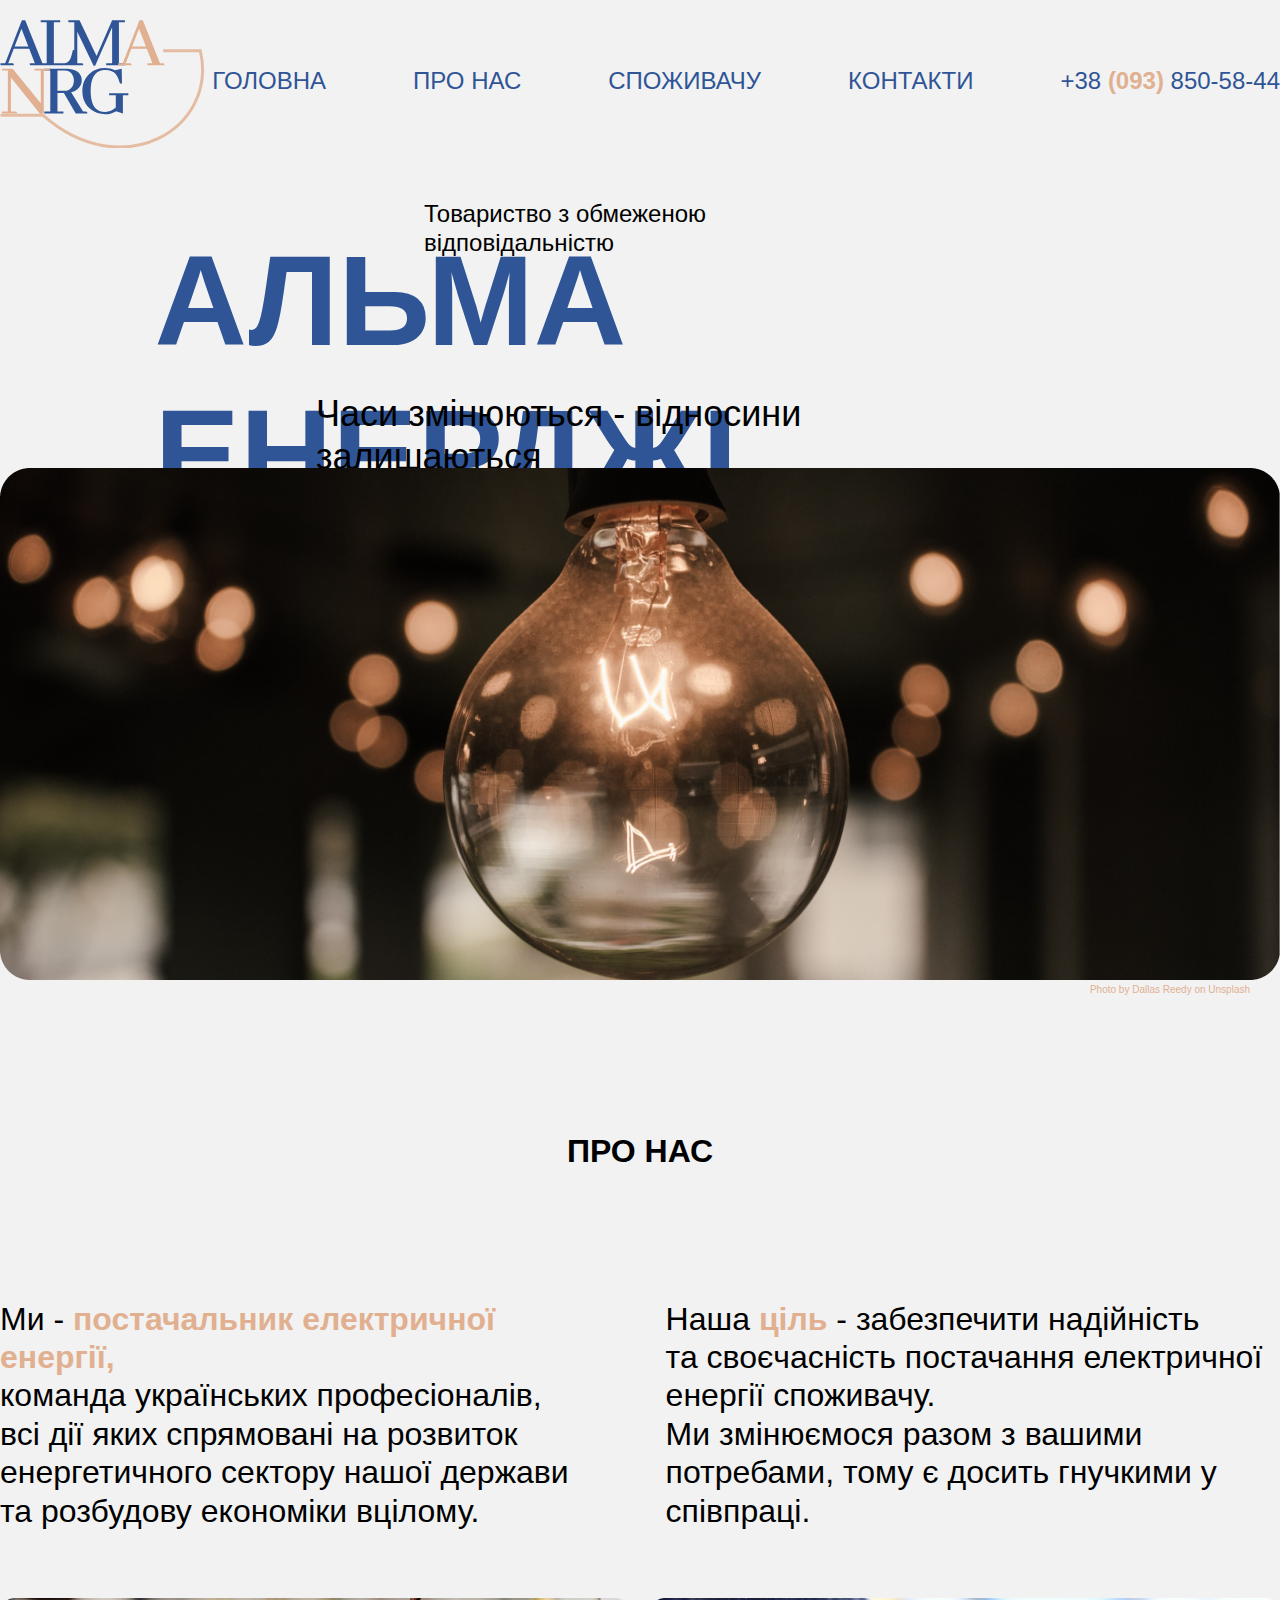
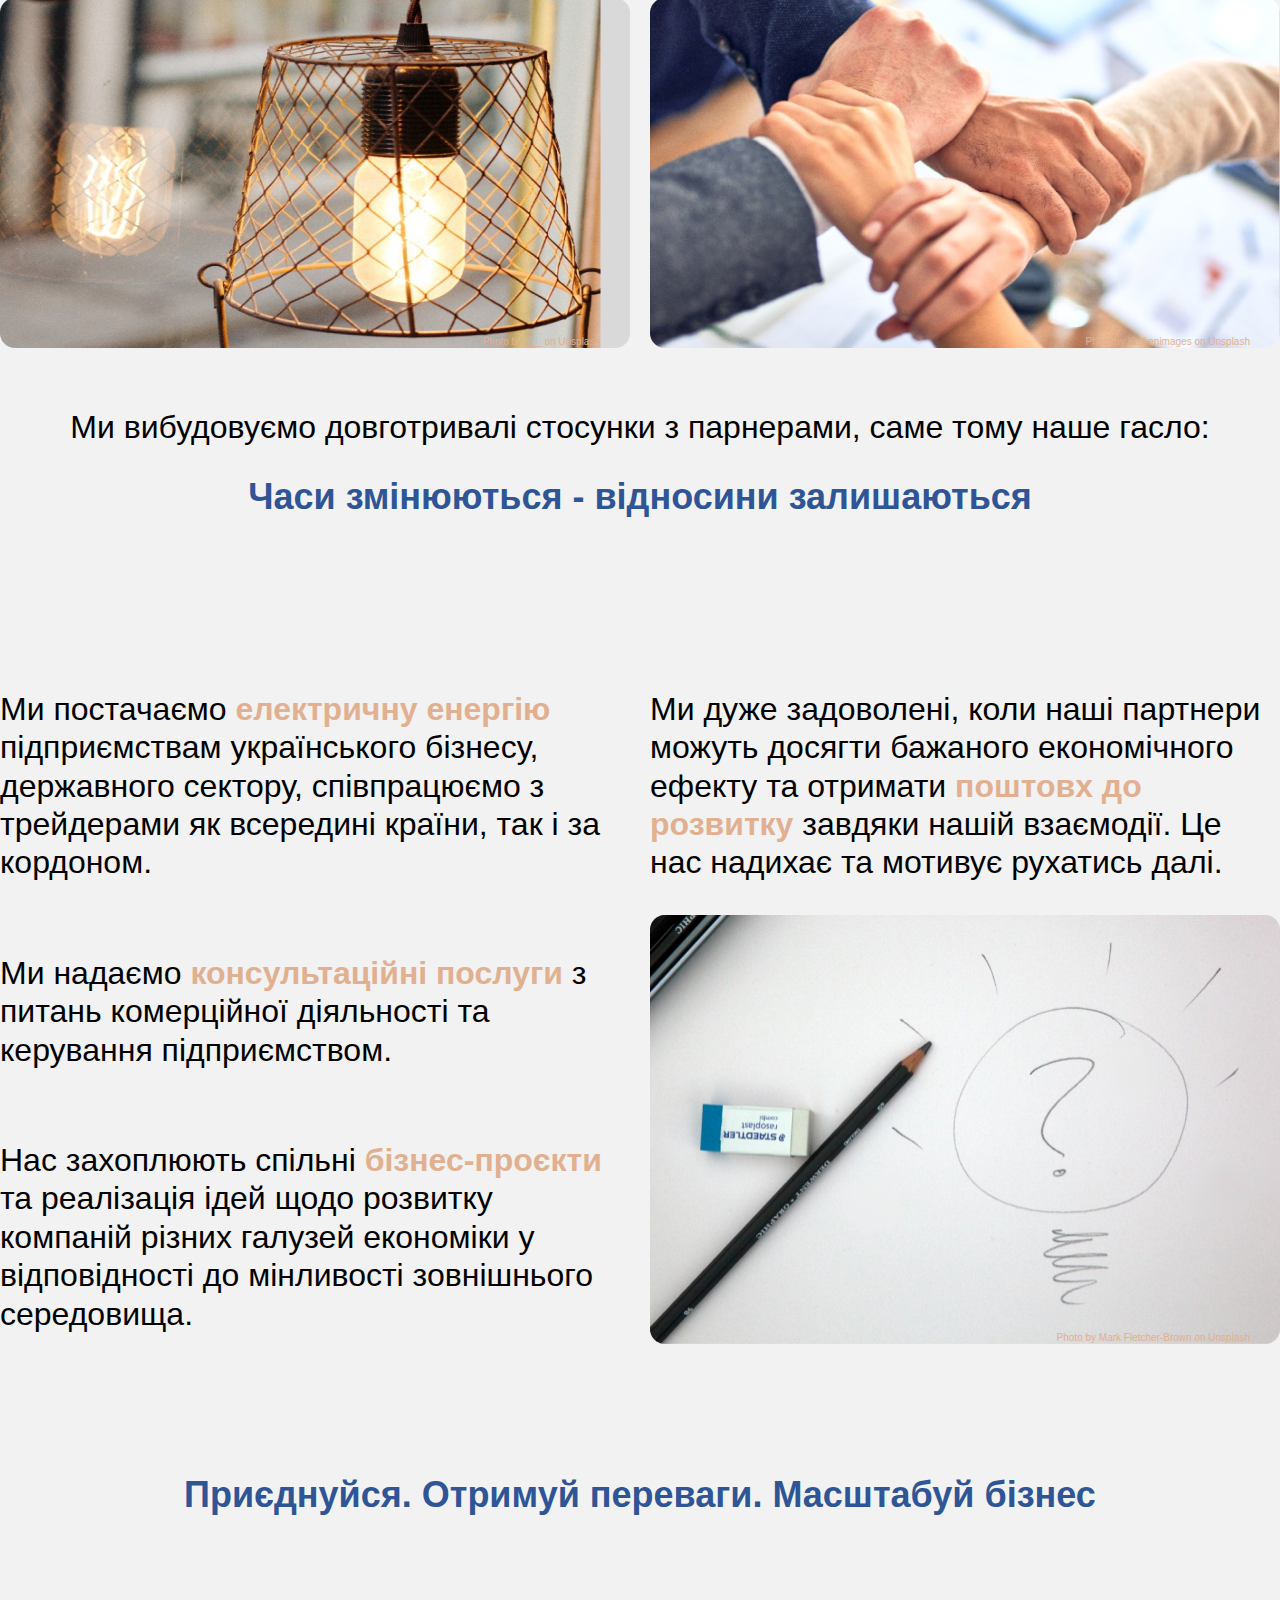
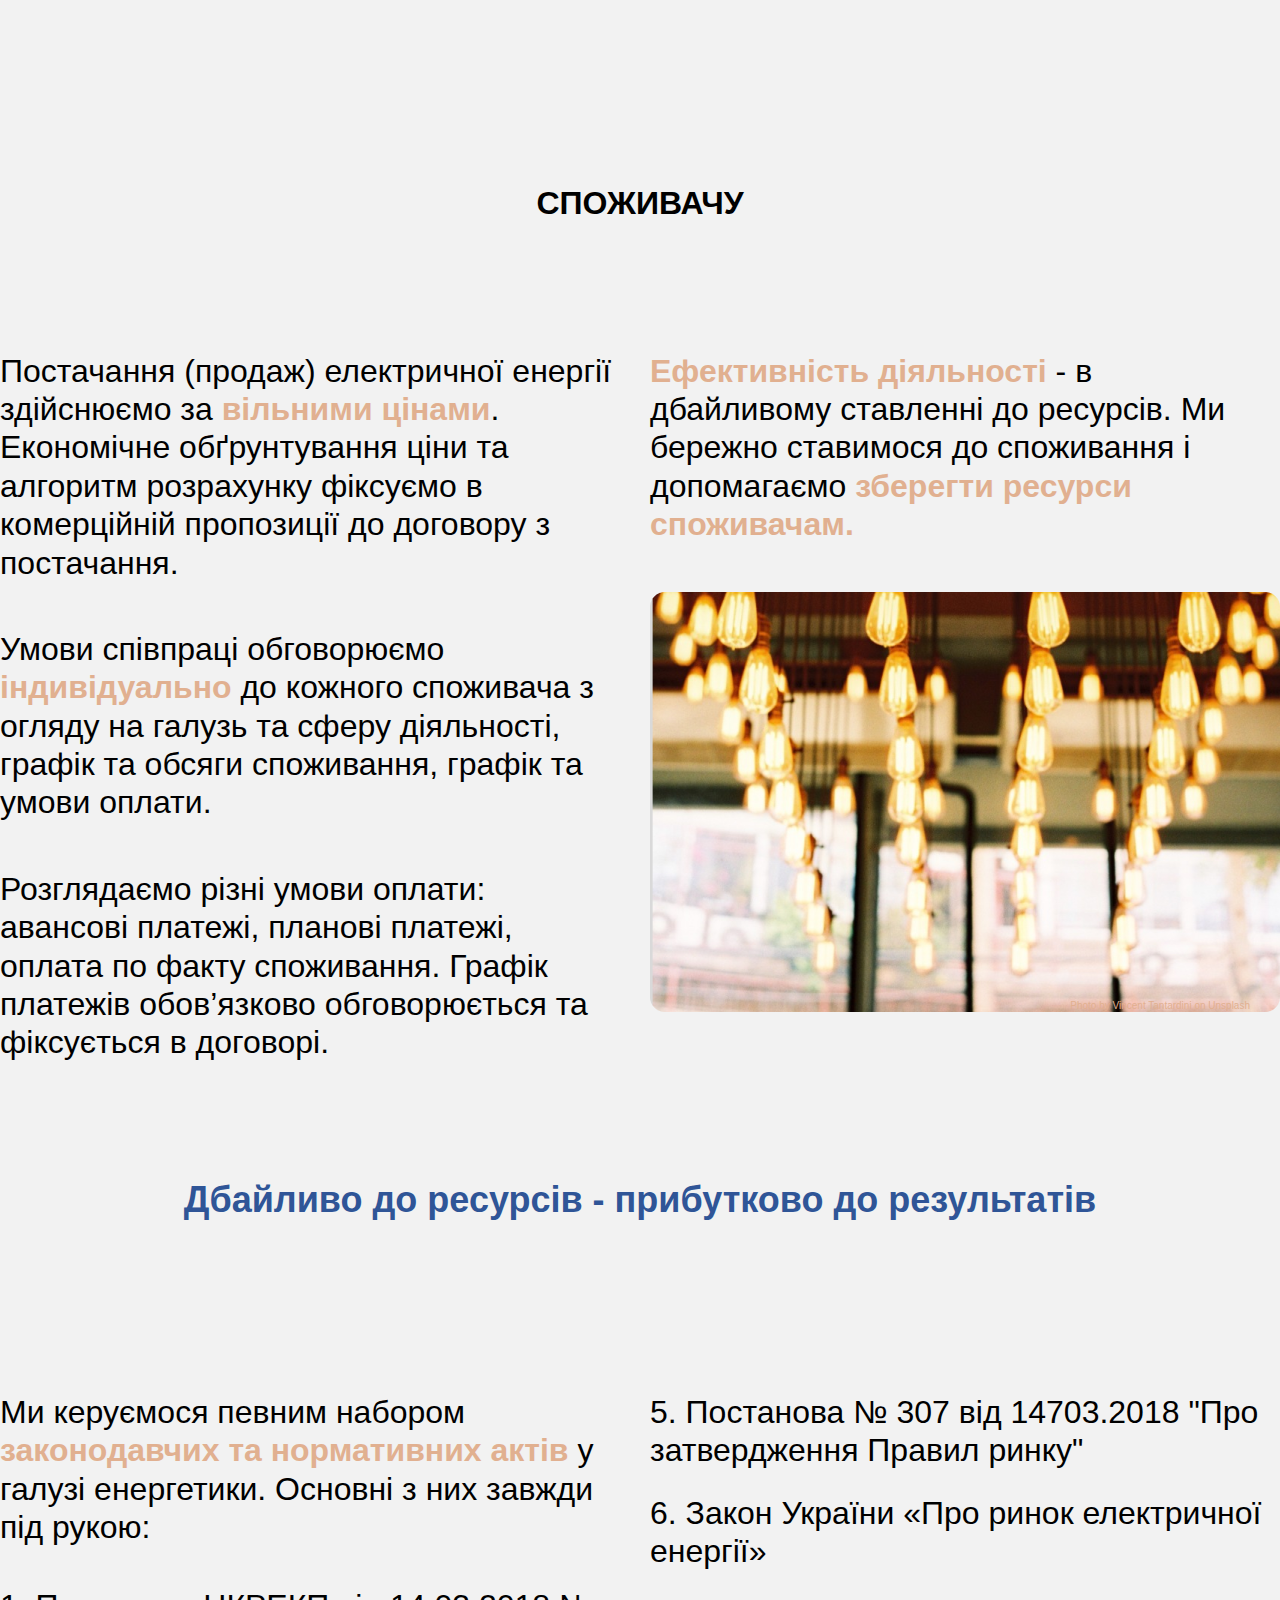
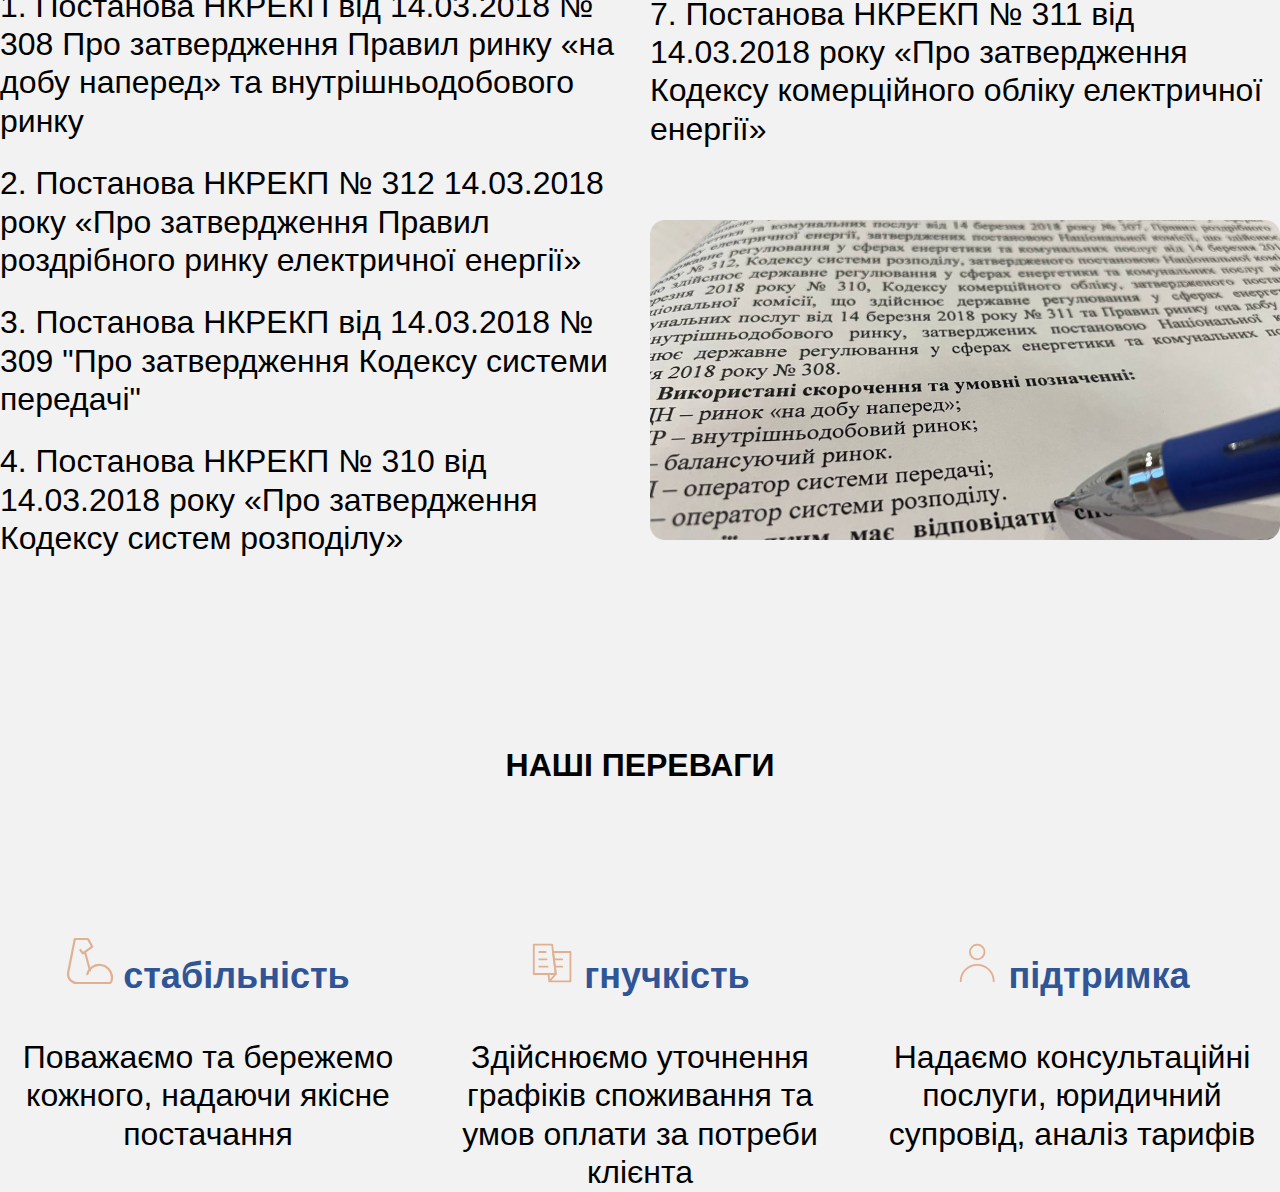
==== index.html @ 0e89d5a7 "Виконує 1-шу версію сайту ТОВ" ====
<!DOCTYPE html>
<html lang="uk">
  <head>
    <meta charset="UTF-8" />
    <meta name="viewport" content="width=device-width, initial-scale=1.0" />
    <meta http-equiv="X-UA-Compatible" content="ie=edge" />
    <title>Alma Energy</title>
    <link rel="stylesheet" href="./css/style.css" />
    <style>
      .colortext {
        color: #e1b090; /* color */
        font-weight: 700; /* bold */
      }
      .colortext-1 {
        font-weight: 700; /* bold */
      }
      .colortext-2 {
        font-weight: 700; /* bold */
        color: #2f5597; /* color */
        font-size: 36px; /* size */
      }
    </style>
  </head>
  <body>
    <!--Header start-->
    <header class="header">
      <div class="wrapper">
        <div class="header__wrapper">
          <nav class="header__nav">
            <!-- logo -->
            <div class="header__logo">
              <a href="./index.html" aria-label="Логотип товариства">
                <img
                  src="./icons/alma logo.svg"
                  alt="Логотип Альма-Енерджі"
                  class="header__logo-pic"
                  width="205"
                  height="139"
                />
              </a>
            </div>

            <!-- menu -->
            <ul class="header__list">
              <li class="header__item">
                <a href="#intro" class="header__link">ГОЛОВНА</a>
              </li>
              <li class="header__item">
                <a href="#about-us" class="header__link">ПРО НАС</a>
              </li>
              <li class="header__item">
                <a href="#customer" class="header__link">СПОЖИВАЧУ</a>
              </li>
              <li class="header__item">
                <a href="#!" class="header__link">КОНТАКТИ</a>
              </li>
              <li class="header__item">
                <a href="tel: +380938505844" class="header__link">
                  +38 <span class="colortext">(093)</span> 850-58-44
                </a>
              </li>
            </ul>
          </nav>
        </div>
      </div>
    </header>
    <!--Header end-->

    <main class="main">
      <!--Intro start-->
      <section class="intro" id="intro">
        <div class="wrapper">
          <p class="intro__subtitle-1">
            Товариство з обмеженою відповідальністю
          </p>
          <h1 class="intro__title">
            <span class="colortext-1">АЛЬМА ЕНЕРДЖІ</span>
          </h1>
          <p class="intro__subtitle-2">
            Часи змінюються - відносини залишаються
          </p>
          <div class="intro__pic">
            <img
              src="./images/dallas-reedy.png"
              alt="Photo by Dallas Reedy on Unsplash"
              height="512"
              width="1280"
            />
            <p class="intro__pic-author">Photo by Dallas Reedy on Unsplash</p>
          </div>
        </div>
      </section>
      <!--Intro end-->

      <!--About us start-->
      <section class="about-us" id="about-us">
        <div class="wrapper">
          <h2 class="title">
            <span class="colortext-1"> про нас </span>
          </h2>

          <!-- about us text -->
          <div class="container">
            <div class="row">
              <div class="column">
                <p>
                  Ми -
                  <span class="colortext">
                    постачальник електричної енергії,
                  </span>
                </p>
                <p>команда українських професіоналів,</p>
                <p>всі дії яких спрямовані на розвиток</p>
                <p>енергетичного сектору нашої держави</p>
                <p>та розбудову економіки вцілому.</p>
              </div>
              <div class="column">
                <p>
                  Наша <span class="colortext"> ціль </span> - забезпечити
                  надійність
                </p>
                <p>та своєчасність постачання електричної енергії споживачу.</p>
                <p>
                  Ми змінюємося разом з вашими потребами, тому є досить гнучкими
                  у співпраці.
                </p>
              </div>
            </div>
          </div>

          <!-- about us pic -->
          <div class="container">
            <div class="row__images">
              <div class="column">
                <img
                  src="./images/2.png"
                  alt="Photo by ___ on Unsplash"
                  width="630"
                  height="350"
                />
                <p class="pic-author">Photo by ___ on Unsplash</p>
              </div>
              <div class="column">
                <img
                  src="./images/kraken.png"
                  alt="Photo-by-Krakenimages-on-Unsplash"
                  width="630"
                  height="350"
                />
                <p class="pic-author">Photo by Krakenimages on Unsplash</p>
              </div>
            </div>
          </div>

          <p class="about-us__titel1">
            Ми вибудовуємо довготривалі стосунки з парнерами, саме тому наше
            гасло:
          </p>
          <p class="slogan">
            <span class="colortext-2">
              Часи змінюються - відносини залишаються
            </span>
          </p>

          <!-- About us text next-->
          <div class="container">
            <div class="row">
              <div class="column">
                <p class="about-us__txt">
                  Ми постачаємо
                  <span class="colortext"> електричну енергію </span>
                  підприємствам українського бізнесу, державного сектору,
                  співпрацюємо з трейдерами як всередині країни, так і за
                  кордоном.
                </p>
                <p class="about-us__txt">
                  Ми надаємо
                  <span class="colortext"> консультаційні послуги </span>
                  з питань комерційної діяльності та керування підприємством.
                </p>
                <p class="about-us__txt">
                  Нас захоплюють спільні
                  <span class="colortext"> бізнес-проєкти </span> та реалізація
                  ідей щодо розвитку компаній різних галузей економіки у
                  відповідності до мінливості зовнішнього середовища.
                </p>
              </div>

              <div class="column">
                <p class="about-us__txt">
                  Ми дуже задоволені, коли наші партнери можуть досягти бажаного
                  економічного ефекту та отримати
                  <span class="colortext">поштовх до розвитку</span> завдяки
                  нашій взаємодії. Це нас надихає та мотивує рухатись далі.
                </p>

                <img
                  src="./images/mark-fletcher-brown.png"
                  alt="Photo by Mark Fletcher-Brown on Unsplash"
                  class="about-us__pic"
                  height="430"
                  width="630"
                />
                <p class="pic-author">
                  Photo by Mark Fletcher-Brown on Unsplash
                </p>
              </div>
            </div>
          </div>
          <p class="slogan">
            <span class="colortext-2">
              Приєднуйся. Отримуй переваги. Масштабуй бізнес
            </span>
          </p>
        </div>
      </section>
      <!--About us end-->

      <!--Customer start-->
      <section class="customer" id="customer">
        <div class="wrapper">
          <h2 class="title">
            <span class="colortext-1"> споживачу </span>
          </h2>

          <!-- customet text -->
          <div class="container">
            <div class="row">
              <div class="column">
                <p class="customer__txt">
                  Постачання (продаж) електричної енергії здійснюємо за
                  <span class="colortext">вільними цінами</span>. Економічне
                  обґрунтування ціни та алгоритм розрахунку фіксуємо в
                  комерційній пропозиції до договору з постачання.
                </p>
                <p class="customer__txt">
                  Умови співпраці обговорюємо
                  <span class="colortext">індивідуально</span>
                  до кожного споживача з огляду на галузь та сферу діяльності,
                  графік та обсяги споживання, графік та умови оплати.
                </p>
                <p class="customer__txt">
                  Розглядаємо різні умови оплати: авансові платежі, планові
                  платежі, оплата по факту споживання. Графік платежів
                  обов’язково обговорюється та фіксується в договорі.
                </p>
              </div>
              <div class="column">
                <p class="customer__txt">
                  <span class="colortext"> Ефективність діяльності </span> - в
                  дбайливому ставленні до ресурсів. Ми бережно ставимося до
                  споживання і допомагаємо
                  <span class="colortext"> зберегти ресурси споживачам.</span>
                </p>
                <img
                  src="./images/vincent-tantardini.png"
                  alt="Photo by Vincent
                Tantardini on Unsplash"
                  height="420"
                  width="630"
                />
                <p class="pic-author">
                  Photo by Vincent Tantardini on Unsplash
                </p>
              </div>
            </div>
            <p class="slogan">
              <span class="colortext-2"
                >Дбайливо до ресурсів - прибутково до результатів</span
              >
            </p>
          </div>

          <!-- customet text next -->
          <div class="container">
            <div class="row">
              <div class="column">
                <p class="customer__law-txt">
                  Ми керуємося певним набором
                  <span class="colortext">
                    законодавчих та нормативних актів
                  </span>
                  у галузі енергетики. Основні з них завжди під рукою:
                </p>
                <ol class="customer__law">
                  <li class="law">
                    1. Постанова НКРЕКП від 14.03.2018 № 308 Про затвердження
                    Правил ринку «на добу наперед» та внутрішньодобового ринку
                  </li>
                  <li class="law">
                    2. Постанова НКРЕКП № 312 14.03.2018 року «Про затвердження
                    Правил роздрібного ринку електричної енергії»
                  </li>
                  <li class="law">
                    3. Постанова НКРЕКП від 14.03.2018 № 309 "Про затвердження
                    Кодексу системи передачі"
                  </li>
                  <li class="law">
                    4. Постанова НКРЕКП № 310 від 14.03.2018 року «Про
                    затвердження Кодексу систем розподілу»
                  </li>
                </ol>
              </div>
              <div class="column">
                <ol class="customer__txt">
                  <li class="law">
                    5. Постанова № 307 від 14703.2018 "Про затвердження Правил
                    ринку"
                  </li>
                  <li class="law">
                    6. Закон України «Про ринок електричної енергії»
                  </li>
                  <li class="law">
                    7. Постанова НКРЕКП № 311 від 14.03.2018 року «Про
                    затвердження Кодексу комерційного обліку електричної
                    енергії»
                  </li>
                </ol>
                <img
                  src="./images/pen.png"
                  alt="Photo by Je_Ane_Nok"
                  height="320"
                  width="630"
                />
              </div>
            </div>
          </div>

          <!-- benefits -->
          <section class="customer__benefits">
            <h2 class="title">
              <span class="colortext-1"> наші переваги </span>
            </h2>

            <div class="benefits__wrap">
              <div class="benefits__card">
                <div class="benefits__card-pic">
                  <img
                    src="./icons/🦆 icon _muscle_.svg"
                    alt="stability"
                    class="benefits__card-muscule"
                  />
                  <p class="benefits__card-title">
                    <span class="colortext-2">стабільність</span>
                  </p>
                </div>
                <p class="benefits__card-descr">
                  Поважаємо та бережемо кожного, надаючи якісне постачання
                </p>
              </div>

              <div class="benefits__card">
                <div class="benefits__card-pic">
                  <img
                    src="./icons/🦆 icon _newspaper folding_.svg"
                    alt="flexibility"
                    class="benefits__card-muscule"
                  />
                  <p class="benefits__card-title">
                    <span class="colortext-2"> гнучкість </span>
                  </p>
                </div>
                <p class="benefits__card-descr">
                  Здійснюємо уточнення графіків споживання та умов оплати за
                  потреби клієнта
                </p>
              </div>

              <div class="benefits__card">
                <div class="benefits__card-pic">
                  <img
                    src="./icons/🦆 icon _user_.svg"
                    alt="support"
                    class="benefits__card-muscule"
                  />
                  <p class="benefits__card-title">
                    <span class="colortext-2"> підтримка </span>
                  </p>
                </div>
                <p class="benefits__card-descr">
                  Надаємо консультаційні послуги, юридичний супровід, аналіз
                  тарифів
                </p>
              </div>
            </div>
          </section>
        </div>
      </section>
    </main>
  </body>
</html>
---- css/style.css ----
html,
body,
div,
span,
applet,
object,
iframe,
h1,
h2,
h3,
h4,
h5,
h6,
p,
blockquote,
pre,
a,
abbr,
acronym,
address,
big,
cite,
code,
del,
dfn,
em,
img,
ins,
kbd,
q,
s,
samp,
small,
strike,
strong,
sub,
sup,
tt,
var,
b,
u,
i,
center,
dl,
dt,
dd,
ol,
ul,
li,
fieldset,
form,
label,
legend,
table,
caption,
tbody,
tfoot,
thead,
tr,
th,
td,
article,
aside,
canvas,
details,
embed,
figure,
figcaption,
footer,
header,
hgroup,
menu,
nav,
output,
ruby,
section,
summary,
time,
mark,
audio,
video {
    margin: 0;
    padding: 0;
    border: 0;
    font-size: 100%;
    font: inherit;
    vertical-align: baseline;
}

article,
aside,
details,
figcaption,
figure,
footer,
header,
hgroup,
menu,
nav,
section {
    display: block;
}

html {
    height: 100%;
}

body {
    line-height: 1;
}

ol,
ul {
    list-style: none;
}

blockquote,
q {
    quotes: none;
}

blockquote:before,
blockquote:after,
q:before,
q:after {
    content: '';
    content: none;
}

table {
    border-collapse: collapse;
    border-spacing: 0;
}

/* arsenal-regular - cyrillic_latin */
@font-face {
    font-display: swap;
    /* Check https://developer.mozilla.org/en-US/docs/Web/CSS/@font-face/font-display for other options. */
    font-family: 'Arsenal', sans-serif;
    font-style: normal;
    font-weight: 400;
    src: url('../fonts/arsenal-v12-cyrillic_latin-regular.woff2') format('woff2');
    /* Chrome 36+, Opera 23+, Firefox 39+, Safari 12+, iOS 10+ */
}

/* arsenal-700 - cyrillic_latin */
@font-face {
    font-display: swap;
    /* Check https://developer.mozilla.org/en-US/docs/Web/CSS/@font-face/font-display for other options. */
    font-family: 'Arsenal', sans-serif;
    font-style: normal;
    font-weight: 700;
    src: url('../fonts/arsenal-v12-cyrillic_latin-700.woff2') format('woff2');
    /* Chrome 36+, Opera 23+, Firefox 39+, Safari 12+, iOS 10+ */
}

html {
    box-sizing: border-box;
}

*,
*::before,
*::after {
    box-sizing: inherit;
}

body {
    font-family: 'Arsenal', sans-serif;
    font-style: normal;
    font-size: 16px;
    line-height: 1.2;
    font-weight: normal;
    color: black;
    background-color: #F2F2F2;
}

.wrapper {
    max-width: 1280px;
    margin: 0px auto;
}

.title {
    font-weight: 700px;
    font-size: 32px;
    text-transform: uppercase;
    text-align: center;
}

.slogan {
    text-align: center;
}


/* Header styles start */

.header {
    background-color: #F2F2F2;
    position: fixed;
    top: 0;
    left: 0;
    width: 100%;
    height: 166px;
}

.header__nav {
    display: flex;
    flex-wrap: wrap;
    flex-direction: row;
    align-items: center;
    justify-content: space-between;
    padding-top: 10px;
}

.header__list {
    display: flex;
    flex-wrap: wrap;
    justify-content: flex-end;
}

.header__item {
    margin-right: 87px;
}

.header__item:last-child {
    margin-right: 0;
}

.header__link {
    font-size: 24px;
    line-height: auto;
    color: #2F5597;
    text-decoration: none;
}

.header__link:hover,
.header__link:focus,
.header__link:active {
    color: #E1B090;
}

/* Header styles end */



/* Intro styles start */

.intro {
    min-height: 990px;
    background-size: cover;
    align-content: center;
}

.intro__subtitle-1 {
    padding-top: 200px;
    color: black;
    font-weight: 400px;
    font-size: 24px;
    width: 432px;
    height: 36px;
    margin: 0px auto;
    margin-bottom: 24px;
}

.intro__title {
    color: #2F5597;
    font-weight: 700px;
    font-size: 128px;
    width: 971px;
    height: 120px;
    text-transform: uppercase;
    margin: 0px auto;
    margin-bottom: 48px;
}

.intro__subtitle-2 {
    color: black;
    font-weight: 400px;
    font-size: 36px;
    width: 648px;
    height: 36px;
    margin: 0px auto;
    margin-bottom: 40px;
}

.intro__pic {
    background: no-repeat center;
    padding-bottom: 40px;
}

.intro__pic-author {
    font-weight: 400px;
    font-size: 10px;
    color: #E1B090;
    text-align: right;
    margin-right: 30px;
}

/* Intro styles end */


/* About us styles start */

.about-us {
    min-height: 100vh;
    background-size: cover;
}

.title {
    padding: 96px 0px 84px 0px;
}

.container {
    max-width: 1280px;
    font-weight: 400px;
    font-size: 32px;
    margin-bottom: 60px;
}

.row {
    display: flex;
    flex-wrap: wrap;
    max-width: 1280px;
    height: auto;
    justify-content: space-between;
    align-items: last-baseline;
    margin-bottom: 68px;
}

.column {
    width: 630px;
    min-height: 1px;
    flex: 0 0 48%;
    justify-content: flex-end;
    padding-left: 0px;
    padding-right: 0px;
}

.row__images {
    display: flex;
    flex-wrap: wrap;

    justify-content: space-between;
}

.pic-author {
    font-weight: 400px;
    font-size: 10px;
    color: #E1B090;
    text-align: right;
    margin-right: 30px;
    margin-top: -20px;
}

.about-us__titel1 {
    color: black;
    text-align: center;
    margin: 0px auto;
    font-weight: 400px;
    font-size: 32px;
    padding-bottom: 28px;
}

.slogan {
    text-align: center;
    margin: 0px auto;
    margin-bottom: 172px;
}

.about-us__txt {
    padding-bottom: 72px;
}

.about-us__pic {
    margin-top: -40px;
}

/* About us styles end */


/* Customer styles start */

.customer__txt {
    padding-bottom: 48px;
}

.customer__law-txt {
    padding-bottom: 40px;
}

.law {
    padding-bottom: 24px;
}

/* Benefits */

.customer__benefits {
    background-size: cover;
}

.title {
    margin-bottom: 45px;
}

.benefits__wrap {
    display: grid;
    grid-template-columns: repeat(3, 1fr);
    grid-column-gap: 16px;
}

.benefits__card {
    /* не робить тіні та зкруглення*/
    height: 260px;
    max-width: 416px;
    box-sizing: border-box;

    border-radius: 15px;
    box-shadow: (0px 4px 4px black);
    font-size: 32px;
    text-align: center;
}

.benefits__card-pic {
    line-height: 122px;
    padding-left: 0px;
}

.benefits__card-title {
    display: inline-block;
    vertical-align: middle;
    line-height: 122px;

}


/* Customer styles end */
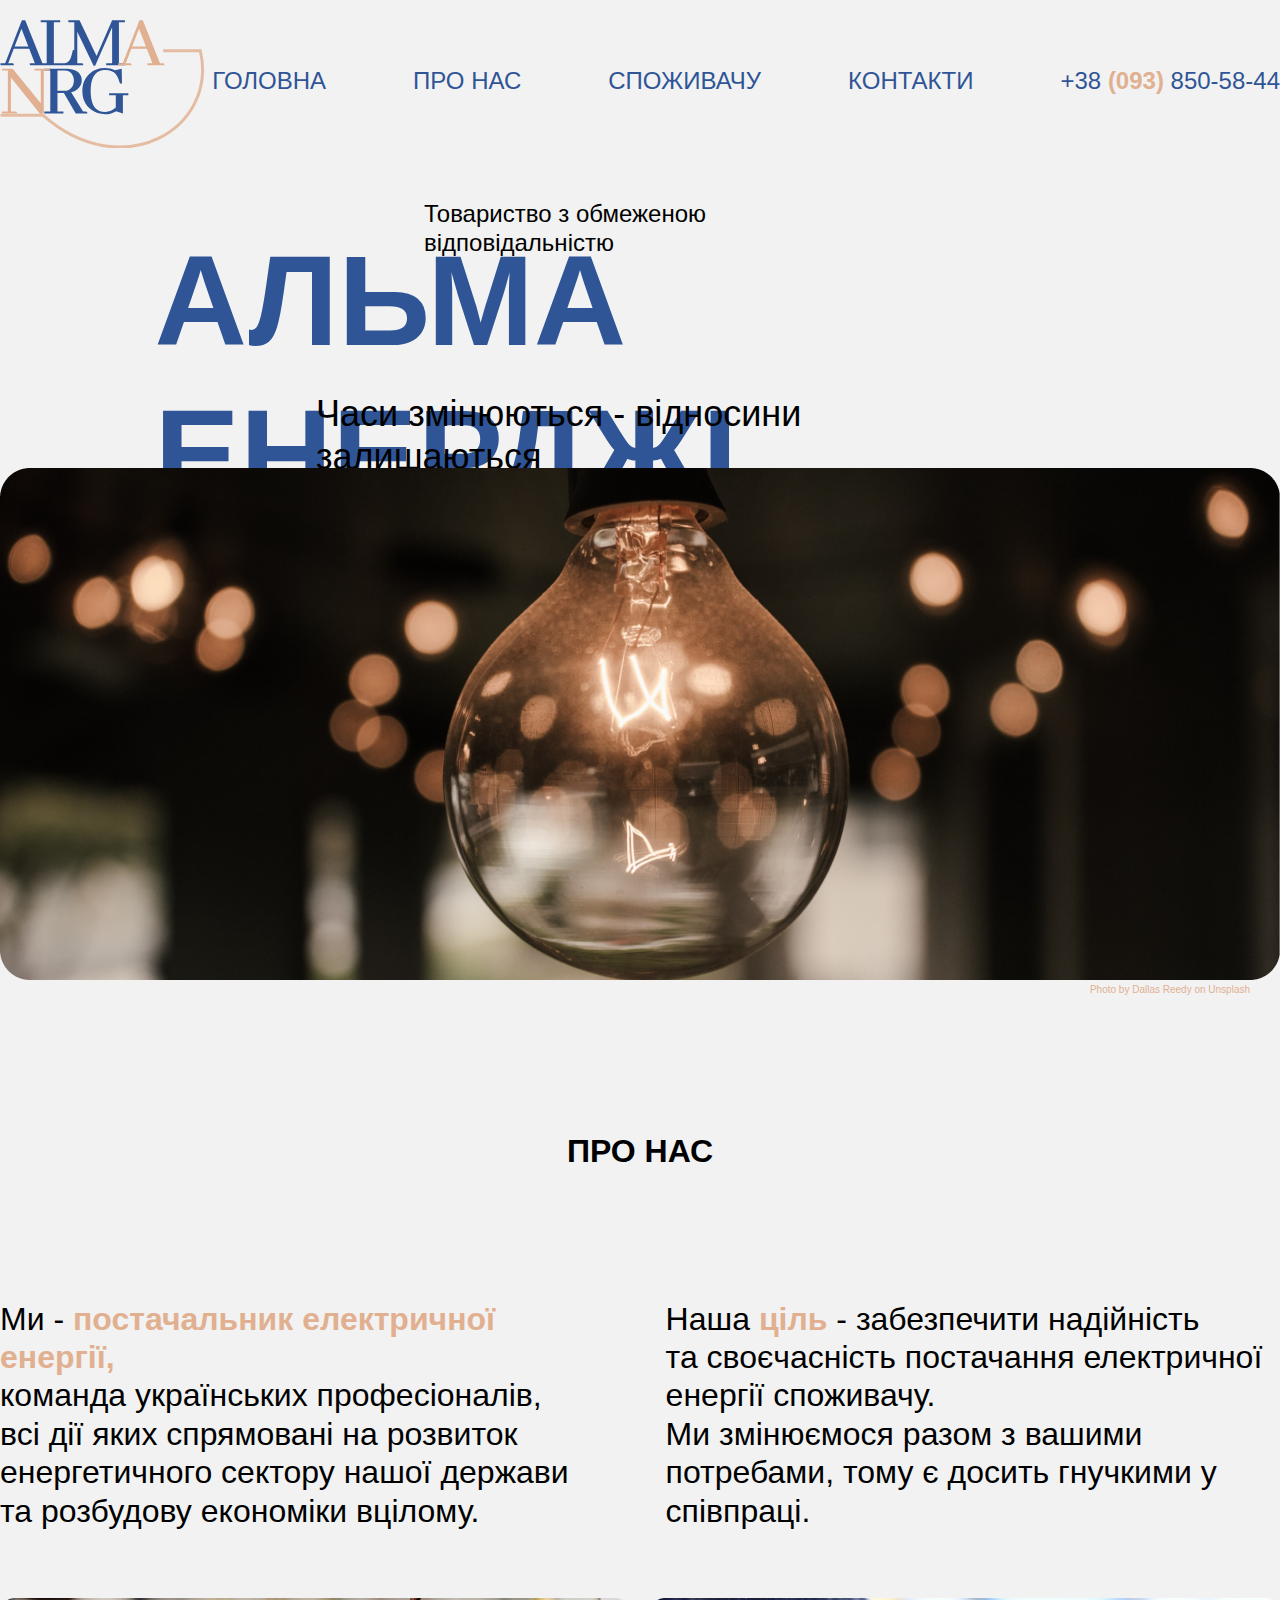
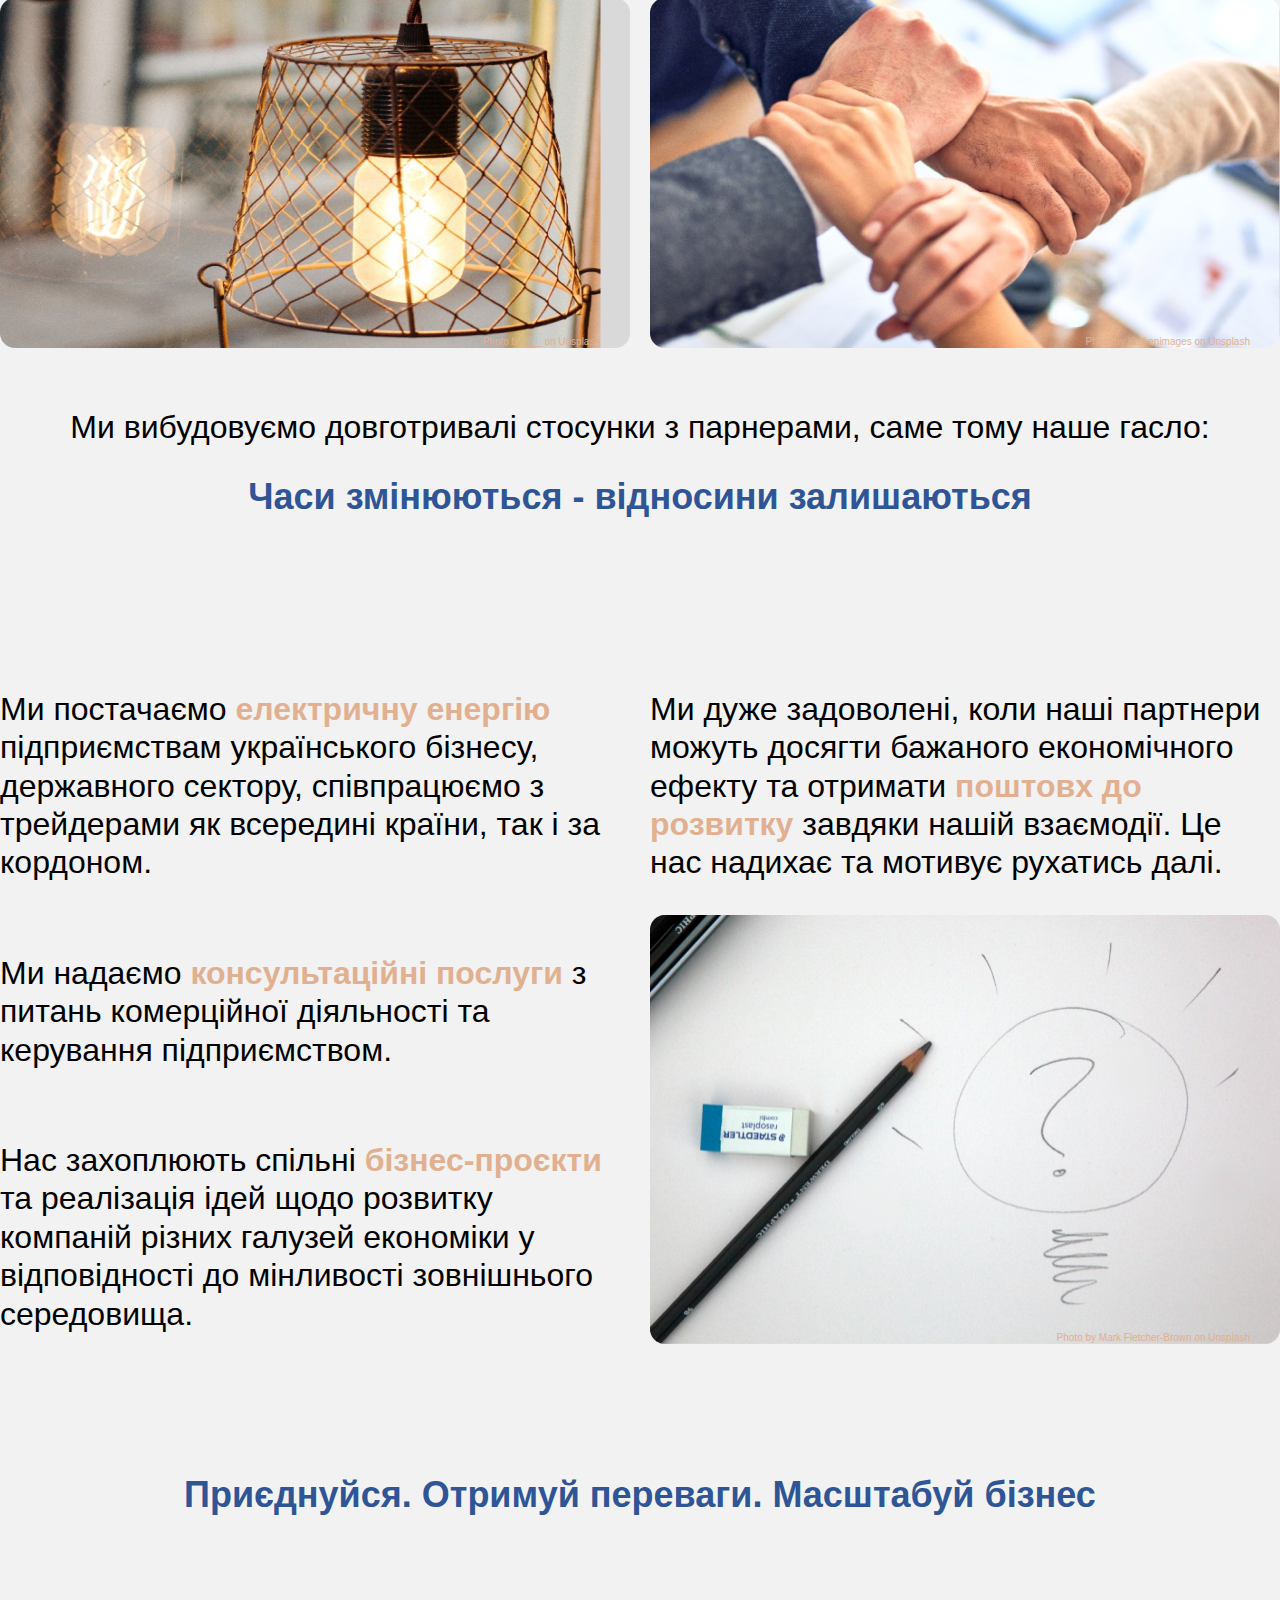
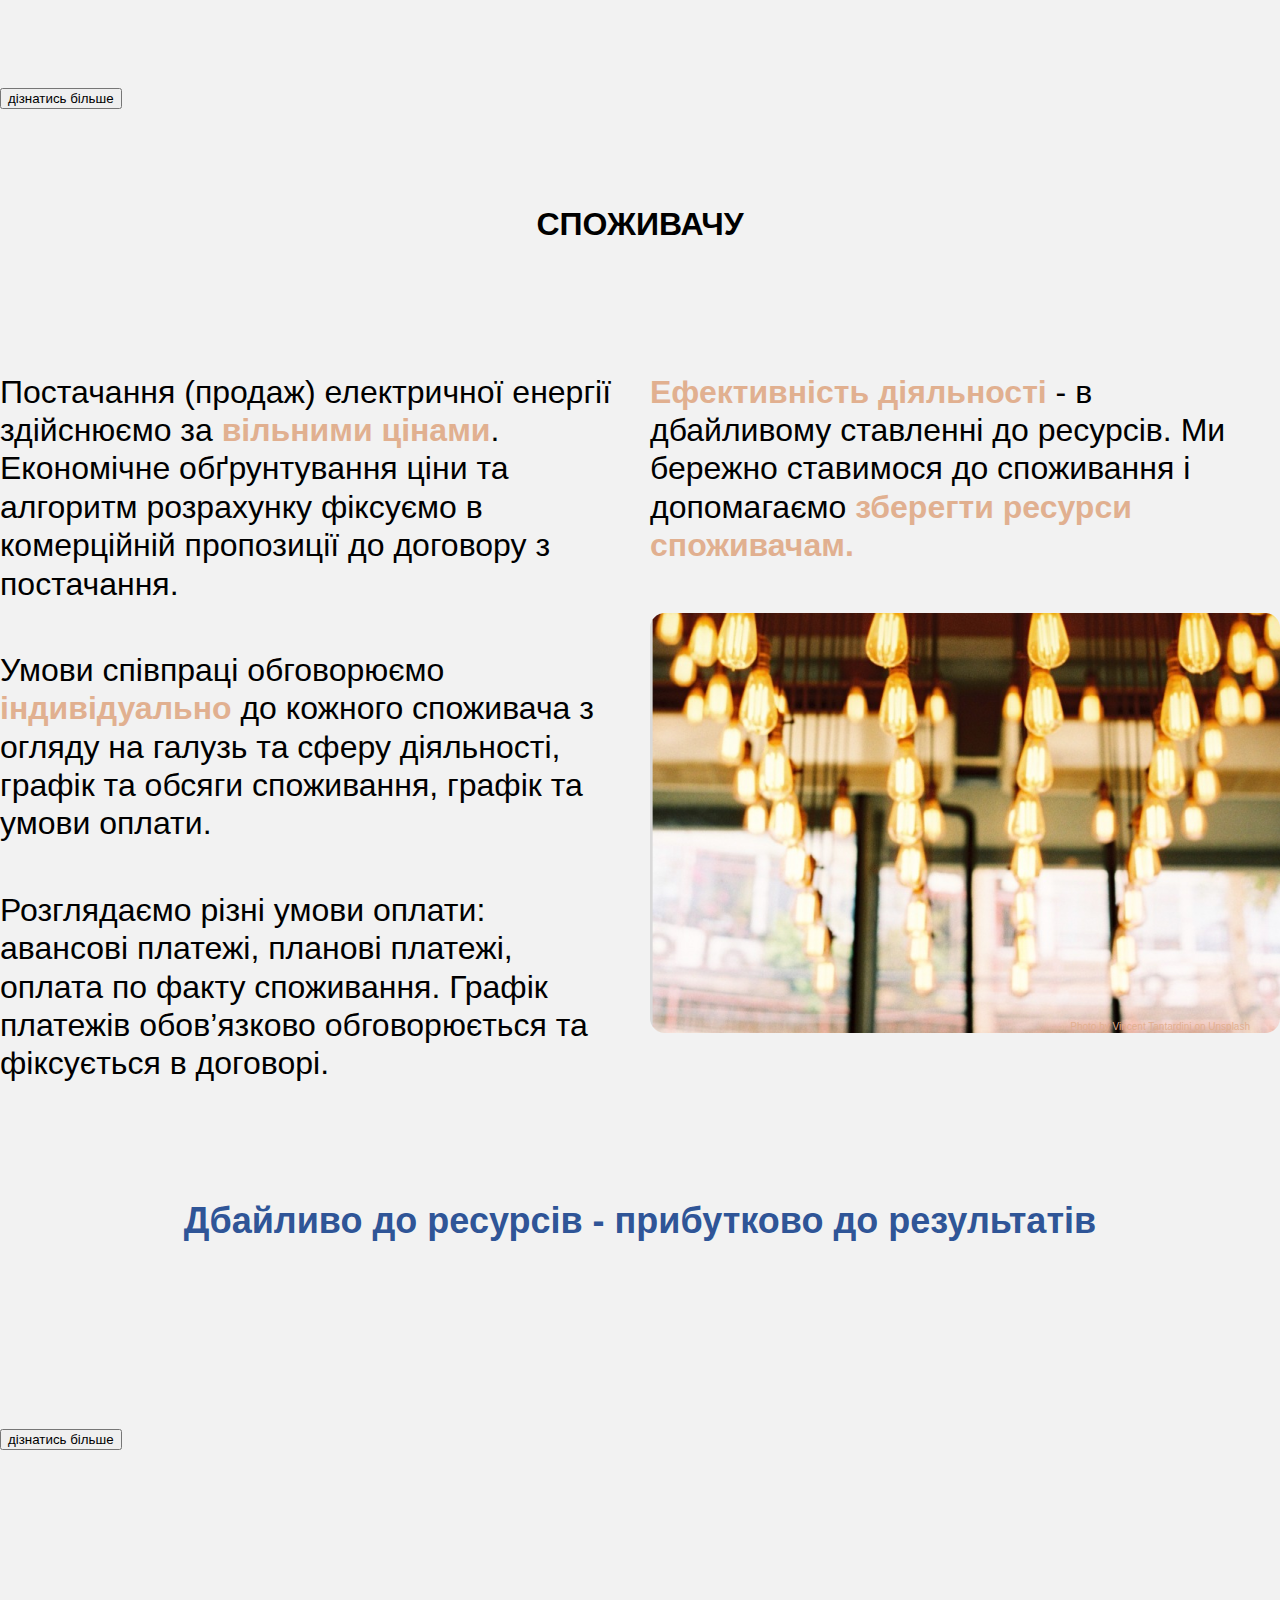
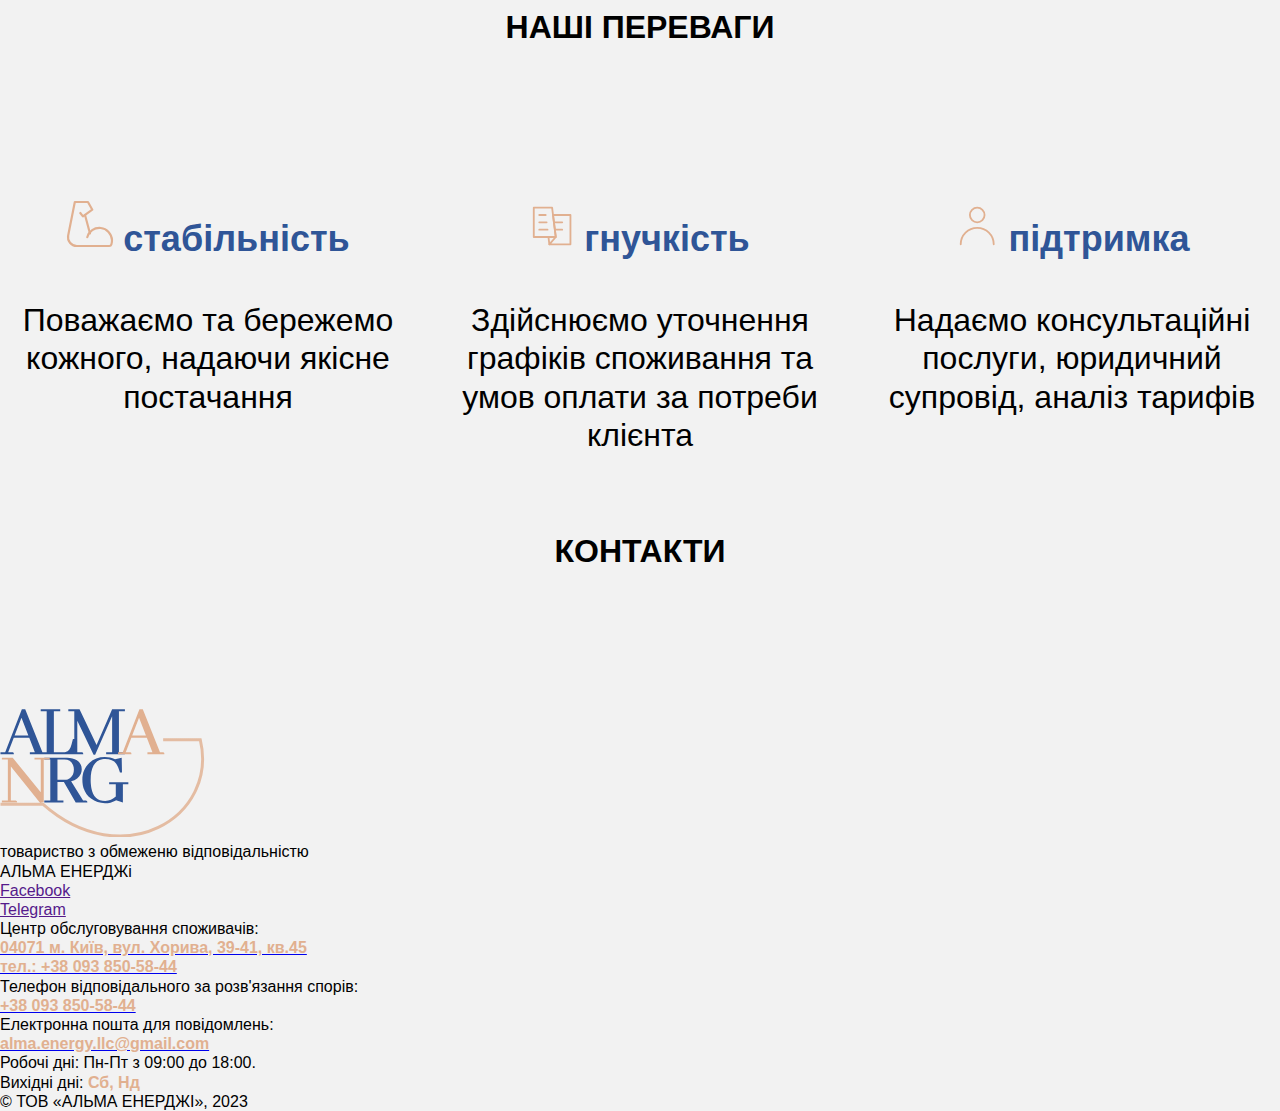
==== commit 8b8afcaa: "Коригує помилки розробки" ====
--- a/index.html
+++ b/index.html
@@ -31,9 +31,9 @@
             <div class="header__logo">
               <a href="./index.html" aria-label="Логотип товариства">
                 <img
-                  src="./icons/alma logo.svg"
+                  class="logo-pic"
+                  src="./icons/alma-logo.svg"
                   alt="Логотип Альма-Енерджі"
-                  class="header__logo-pic"
                   width="205"
                   height="139"
                 />
@@ -43,19 +43,19 @@
             <!-- menu -->
             <ul class="header__list">
               <li class="header__item">
-                <a href="#intro" class="header__link">ГОЛОВНА</a>
+                <a href="./index.html" class="header__link">ГОЛОВНА</a>
               </li>
               <li class="header__item">
-                <a href="#about-us" class="header__link">ПРО НАС</a>
+                <a href="./about_us.html" class="header__link">ПРО НАС</a>
               </li>
               <li class="header__item">
-                <a href="#customer" class="header__link">СПОЖИВАЧУ</a>
+                <a href="./customer.html" class="header__link">СПОЖИВАЧУ</a>
               </li>
               <li class="header__item">
-                <a href="#!" class="header__link">КОНТАКТИ</a>
+                <a href="./footer.html" class="header__link">КОНТАКТИ</a>
               </li>
               <li class="header__item">
-                <a href="tel: +380938505844" class="header__link">
+                <a href="tel:+380938505844" class="header__link">
                   +38 <span class="colortext">(093)</span> 850-58-44
                 </a>
               </li>
@@ -68,7 +68,7 @@
 
     <main class="main">
       <!--Intro start-->
-      <section class="intro" id="intro">
+      <section class="intro">
         <div class="wrapper">
           <p class="intro__subtitle-1">
             Товариство з обмеженою відповідальністю
@@ -93,7 +93,7 @@
       <!--Intro end-->
 
       <!--About us start-->
-      <section class="about-us" id="about-us">
+      <section class="about-us">
         <div class="wrapper">
           <h2 class="title">
             <span class="colortext-1"> про нас </span>
@@ -212,12 +212,13 @@
               Приєднуйся. Отримуй переваги. Масштабуй бізнес
             </span>
           </p>
+          <button type="button" class="button">дізнатись більше</button>
         </div>
       </section>
       <!--About us end-->
 
       <!--Customer start-->
-      <section class="customer" id="customer">
+      <section class="customer">
         <div class="wrapper">
           <h2 class="title">
             <span class="colortext-1"> споживачу </span>
@@ -269,61 +270,7 @@
                 >Дбайливо до ресурсів - прибутково до результатів</span
               >
             </p>
-          </div>
-
-          <!-- customet text next -->
-          <div class="container">
-            <div class="row">
-              <div class="column">
-                <p class="customer__law-txt">
-                  Ми керуємося певним набором
-                  <span class="colortext">
-                    законодавчих та нормативних актів
-                  </span>
-                  у галузі енергетики. Основні з них завжди під рукою:
-                </p>
-                <ol class="customer__law">
-                  <li class="law">
-                    1. Постанова НКРЕКП від 14.03.2018 № 308 Про затвердження
-                    Правил ринку «на добу наперед» та внутрішньодобового ринку
-                  </li>
-                  <li class="law">
-                    2. Постанова НКРЕКП № 312 14.03.2018 року «Про затвердження
-                    Правил роздрібного ринку електричної енергії»
-                  </li>
-                  <li class="law">
-                    3. Постанова НКРЕКП від 14.03.2018 № 309 "Про затвердження
-                    Кодексу системи передачі"
-                  </li>
-                  <li class="law">
-                    4. Постанова НКРЕКП № 310 від 14.03.2018 року «Про
-                    затвердження Кодексу систем розподілу»
-                  </li>
-                </ol>
-              </div>
-              <div class="column">
-                <ol class="customer__txt">
-                  <li class="law">
-                    5. Постанова № 307 від 14703.2018 "Про затвердження Правил
-                    ринку"
-                  </li>
-                  <li class="law">
-                    6. Закон України «Про ринок електричної енергії»
-                  </li>
-                  <li class="law">
-                    7. Постанова НКРЕКП № 311 від 14.03.2018 року «Про
-                    затвердження Кодексу комерційного обліку електричної
-                    енергії»
-                  </li>
-                </ol>
-                <img
-                  src="./images/pen.png"
-                  alt="Photo by Je_Ane_Nok"
-                  height="320"
-                  width="630"
-                />
-              </div>
-            </div>
+            <button type="button" class="button">дізнатись більше</button>
           </div>
 
           <!-- benefits -->
@@ -336,7 +283,7 @@
               <div class="benefits__card">
                 <div class="benefits__card-pic">
                   <img
-                    src="./icons/🦆 icon _muscle_.svg"
+                    src="./icons/icon_muscle.svg"
                     alt="stability"
                     class="benefits__card-muscule"
                   />
@@ -352,7 +299,7 @@
               <div class="benefits__card">
                 <div class="benefits__card-pic">
                   <img
-                    src="./icons/🦆 icon _newspaper folding_.svg"
+                    src="./icons/icon_newspaper-folding.svg"
                     alt="flexibility"
                     class="benefits__card-muscule"
                   />
@@ -369,7 +316,7 @@
               <div class="benefits__card">
                 <div class="benefits__card-pic">
                   <img
-                    src="./icons/🦆 icon _user_.svg"
+                    src="./icons/icon_user.svg"
                     alt="support"
                     class="benefits__card-muscule"
                   />
@@ -386,6 +333,103 @@
           </section>
         </div>
       </section>
+      <!-- Customer end -->
     </main>
+
+    <!-- Footer start -->
+    <footer class="footer">
+      <h2 class="title">
+        <span class="colortext-1"> контакти </span>
+      </h2>
+      <!-- logo -->
+      <div class="logo_group">
+        <a href="./index.html" aria-label="Логотип товариства">
+          <img
+            class="logo-pic"
+            src="./icons/alma-logo.svg"
+            alt="Логотип Альма-Енерджі"
+            width="205"
+            height="139"
+          />
+        </a>
+        <p class="logo_txt">
+          товариство з обмеженю відповідальністю <br />
+          АЛЬМА ЕНЕРДЖі
+        </p>
+      </div>
+      <!-- logo end -->
+
+      <!-- social start -->
+      <ul class="social">
+        <li class="social-item">
+          <a
+            class="social-link"
+            href=""
+            target="_blank"
+            rel="noopener noreferrer nofollow"
+            >Facebook</a
+          >
+        </li>
+        <li class="social-item">
+          <a
+            class="social-link"
+            href=""
+            target="_blank"
+            rel="noopener noreferrer nofollow"
+            >Telegram</a
+          >
+        </li>
+      </ul>
+      <!-- social end -->
+
+      <!-- extra info to contact -->
+      <address>
+        <ul class="footer_contacts">
+          <li>
+            <p class="contacts_txt">Центр обслуговування споживачів:</p>
+            <a
+              class="map"
+              href="https://goo.gl/maps/jFBmWuqrLRvSk8gB9"
+              target="_blank"
+              rel="noopener noreferrer nofollow"
+              ><p>
+                <span class="colortext"
+                  >04071 м. Київ, вул. Хорива, 39-41, кв.45</span
+                >
+              </p>
+            </a>
+
+            <a href="tel:+380938505844">
+              <p><span class="colortext">тел.: +38 093 850-58-44</span></p>
+            </a>
+          </li>
+
+          <li>
+            <p class="contacts_txt">
+              Телефон відповідального за розв'язання спорів:
+            </p>
+            <a href="tel:+380938505844">
+              <span class="colortext">+38 093 850-58-44</span>
+            </a>
+          </li>
+          <li>
+            <p class="contacts_txt">Електронна пошта для повідомлень:</p>
+            <a href="mailto:alma.energy.llc@gmail.com">
+              <span class="colortext">alma.energy.llc@gmail.com</span>
+            </a>
+          </li>
+          <li>
+            <p class="contacts_txt">
+              Робочі дні: Пн-Пт з 09:00 до 18:00. <br />
+              Вихідні дні: <span class="colortext">Сб, Нд</span>
+            </p>
+          </li>
+        </ul>
+      </address>
+      <!-- extra info to contact end-->
+
+      <p>&#169; ТОВ «АЛЬМА ЕНЕРДЖІ», 2023</p>
+    </footer>
+    <!-- Footer end -->
   </body>
 </html>
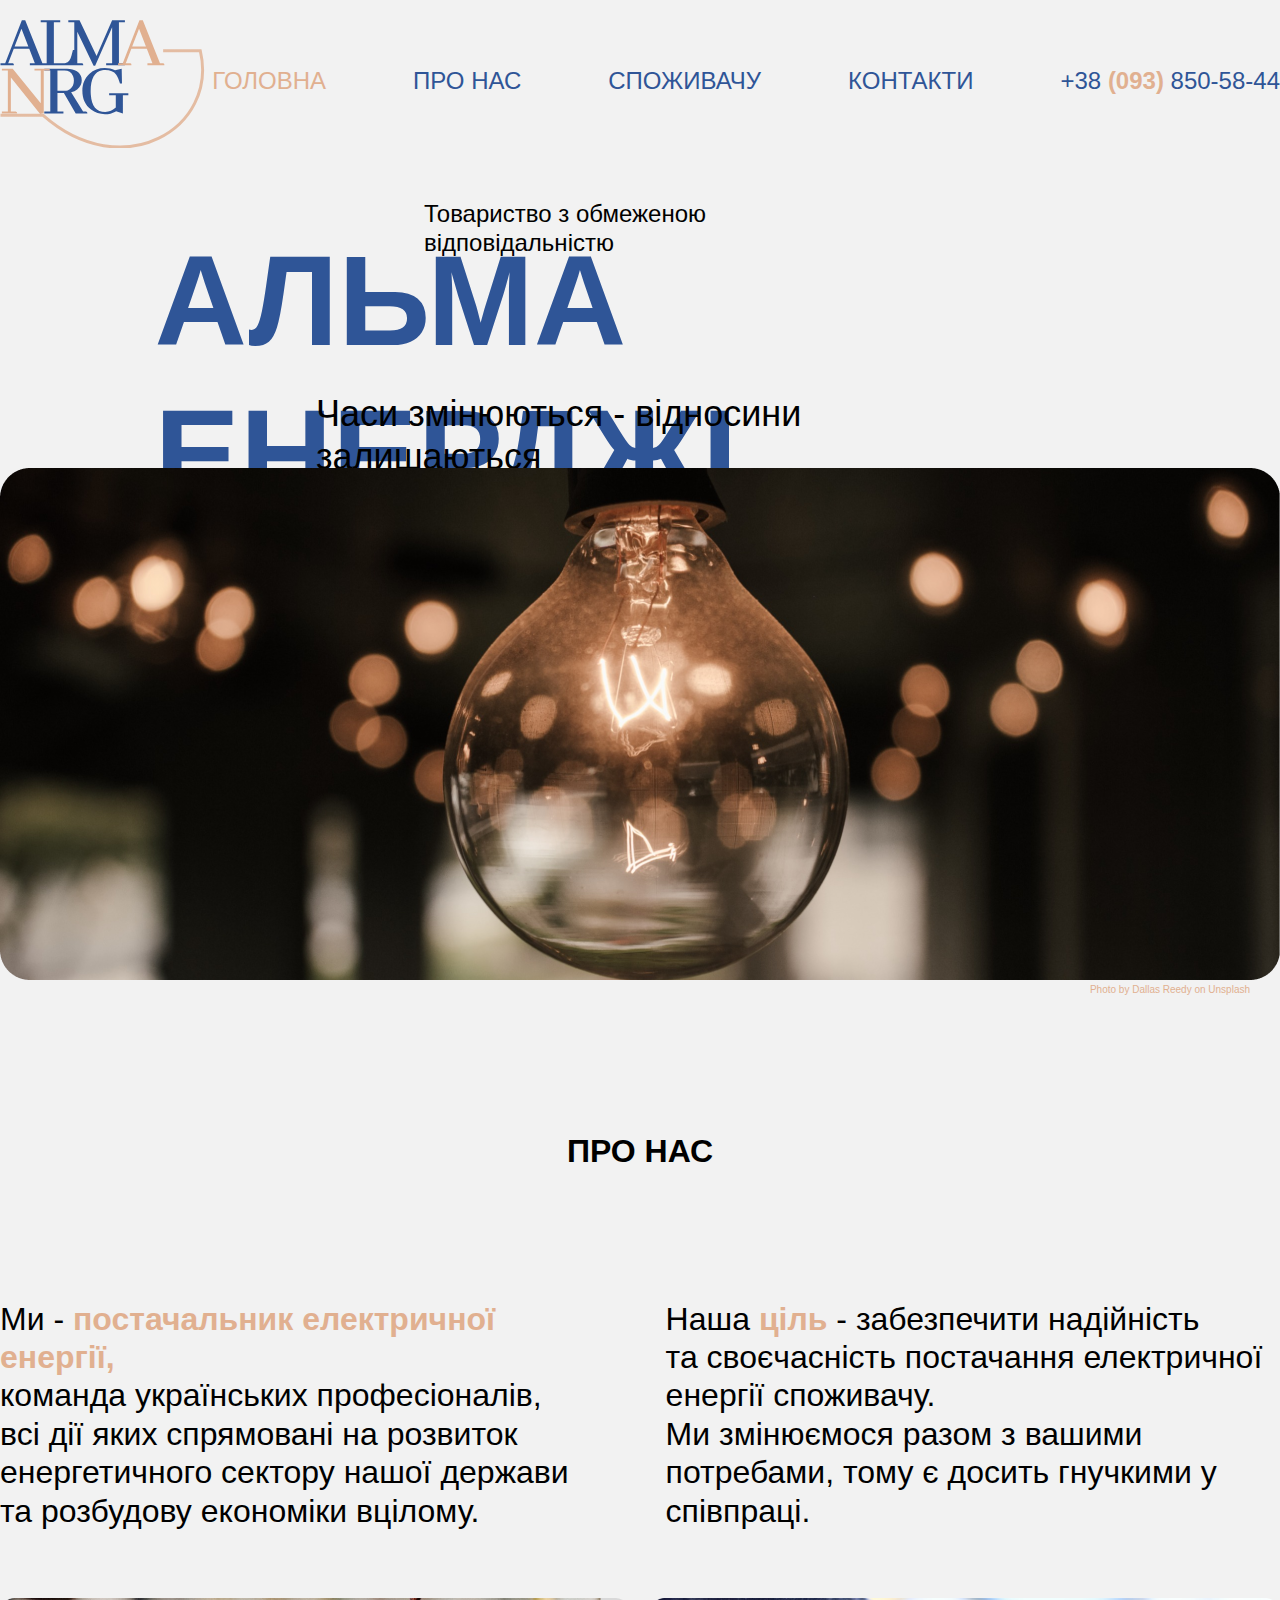
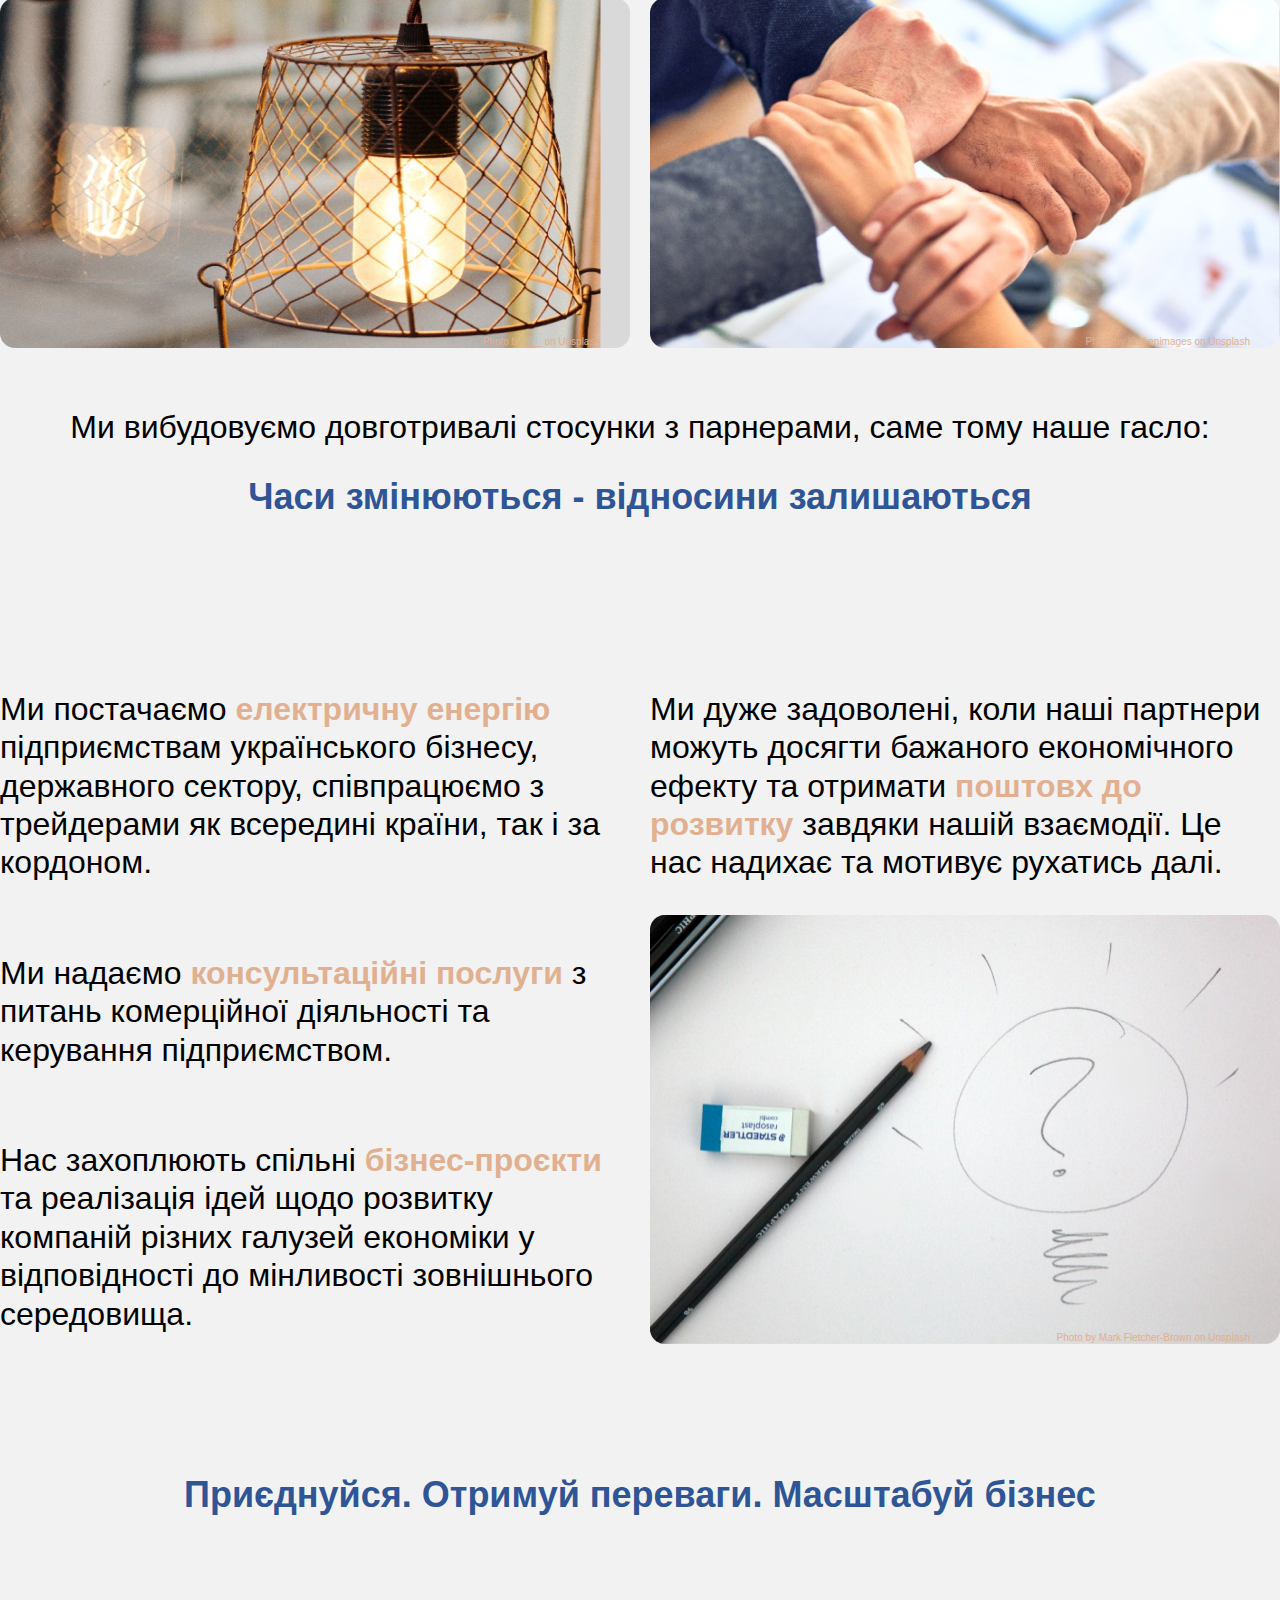
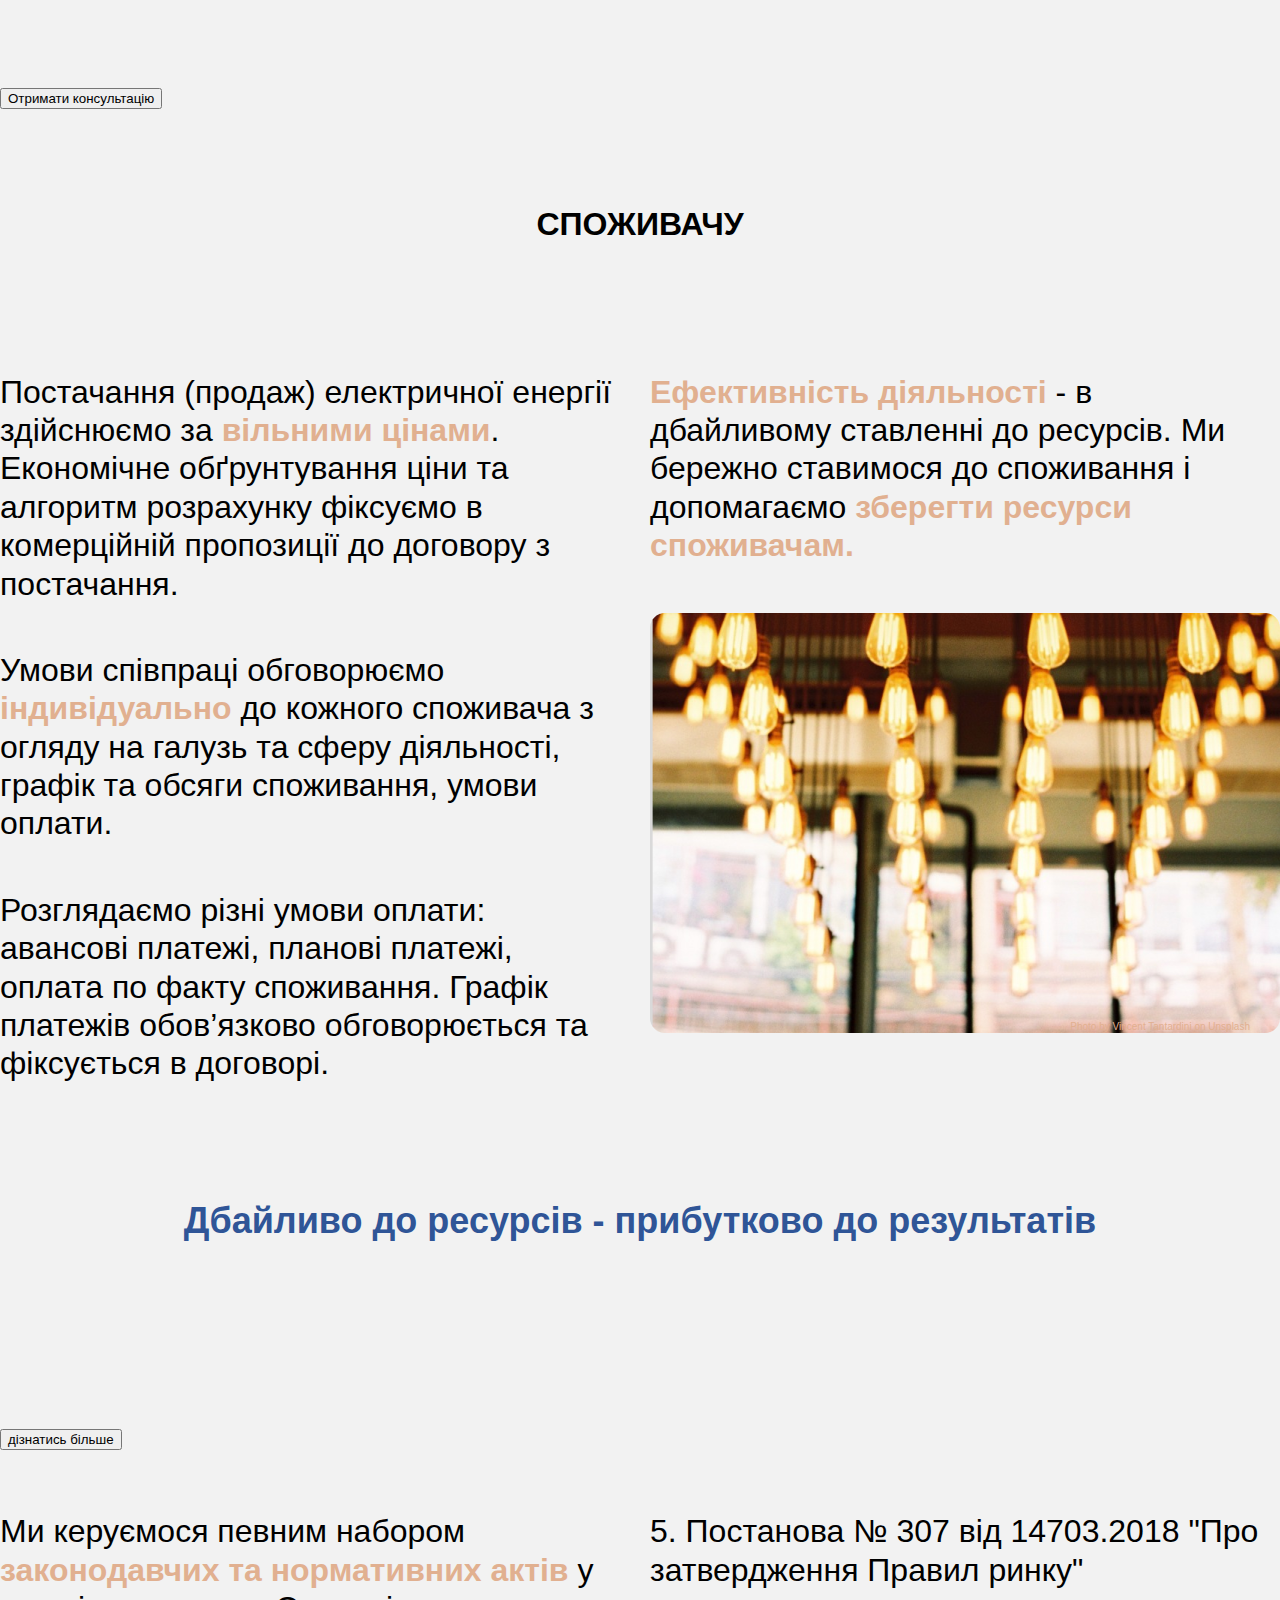
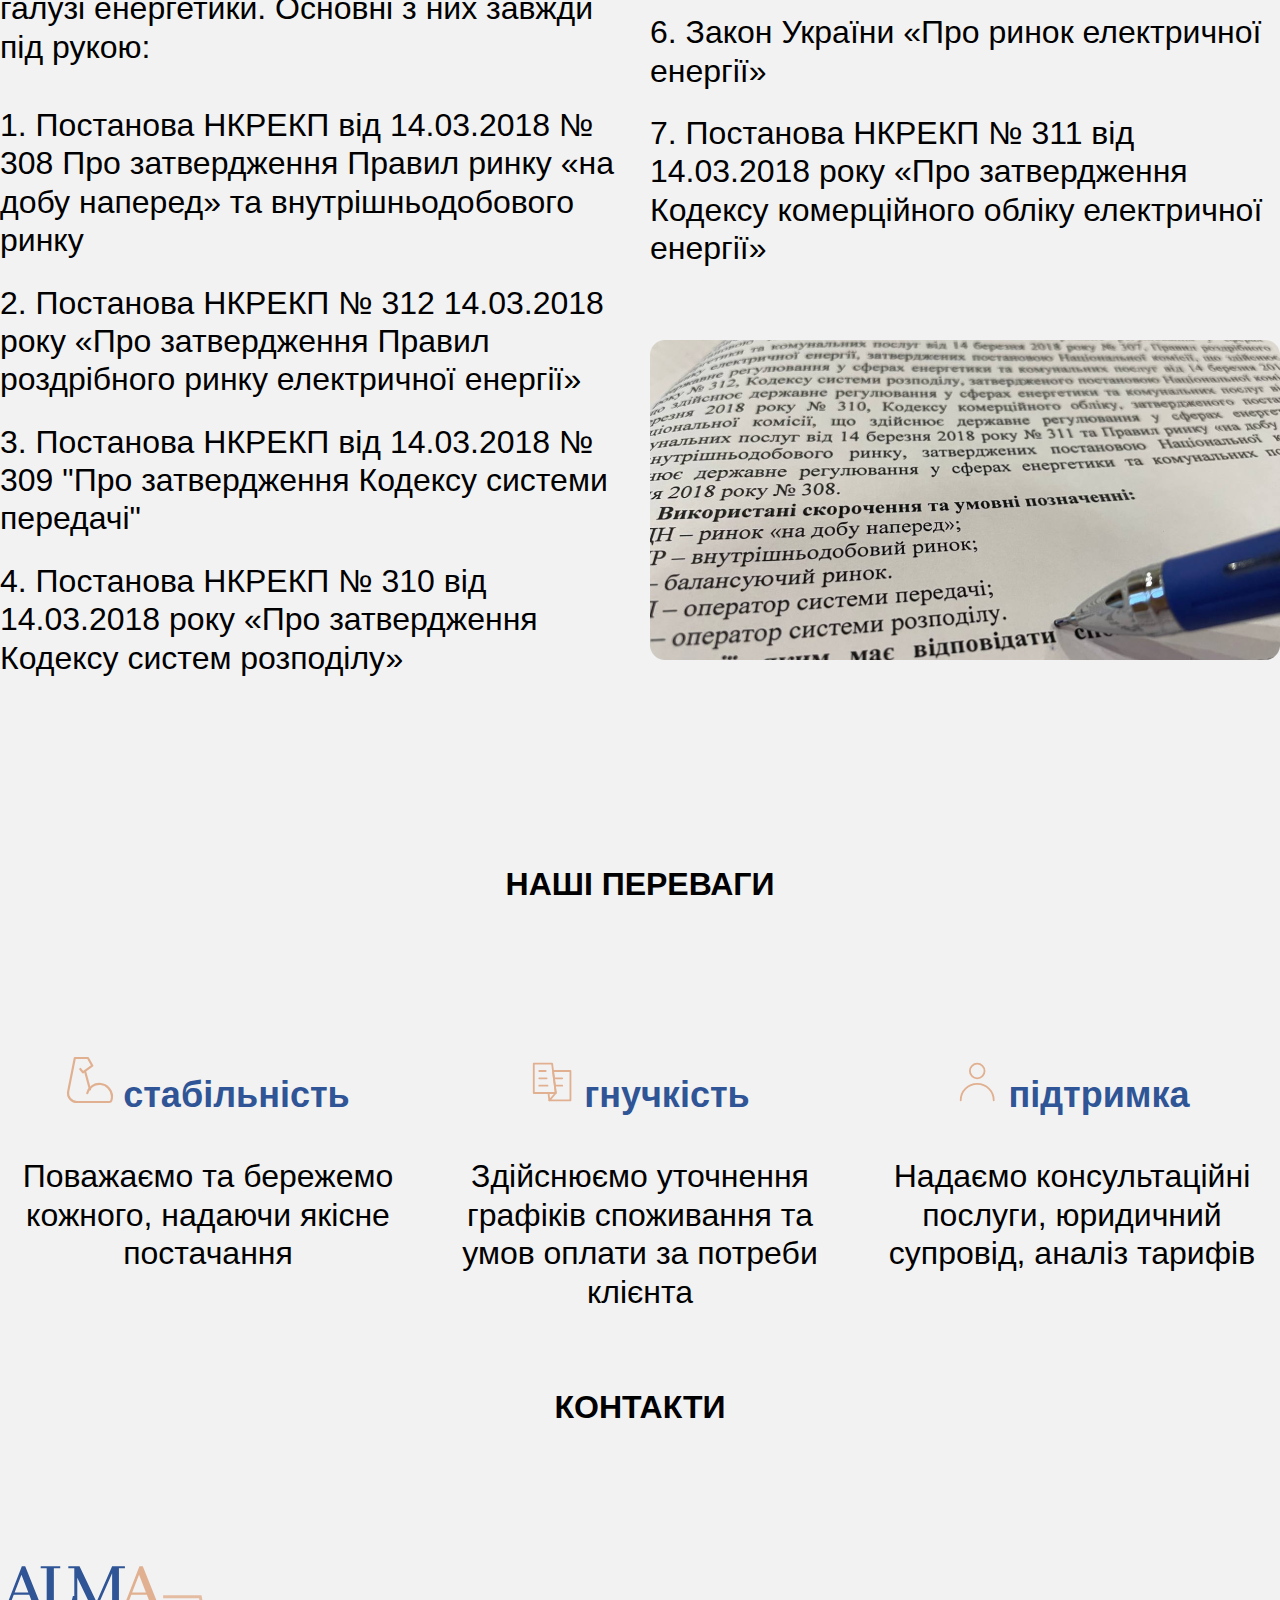
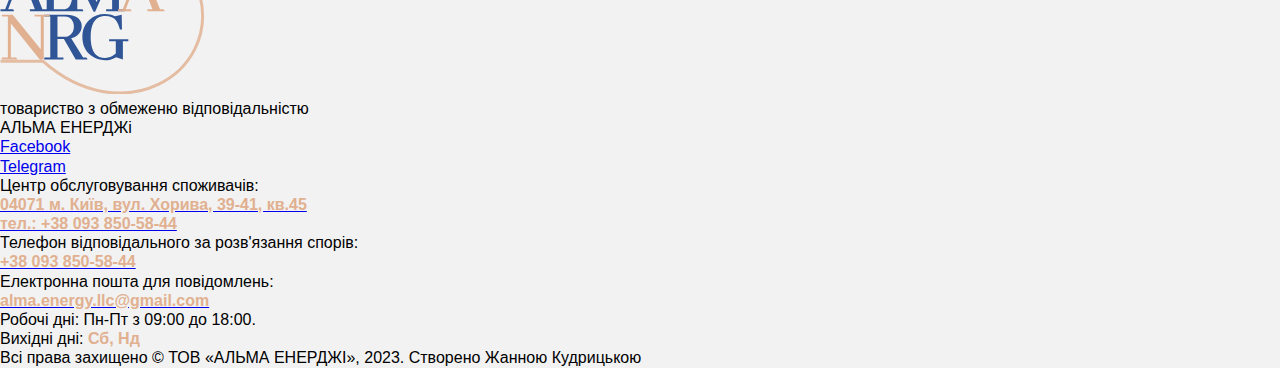
==== commit 74067a77: "Вдосконаляює стилі" ====
--- a/index.html
+++ b/index.html
@@ -7,14 +7,14 @@
     <title>Alma Energy</title>
     <link rel="stylesheet" href="./css/style.css" />
     <style>
-      .colortext {
+      .colortext-secondary {
         color: #e1b090; /* color */
         font-weight: 700; /* bold */
       }
-      .colortext-1 {
+      .colortext {
         font-weight: 700; /* bold */
       }
-      .colortext-2 {
+      .colortext-primary {
         font-weight: 700; /* bold */
         color: #2f5597; /* color */
         font-size: 36px; /* size */
@@ -43,7 +43,7 @@
             <!-- menu -->
             <ul class="header__list">
               <li class="header__item">
-                <a href="./index.html" class="header__link">ГОЛОВНА</a>
+                <a href="./index.html" class="header__link current">ГОЛОВНА</a>
               </li>
               <li class="header__item">
                 <a href="./about_us.html" class="header__link">ПРО НАС</a>
@@ -56,7 +56,7 @@
               </li>
               <li class="header__item">
                 <a href="tel:+380938505844" class="header__link">
-                  +38 <span class="colortext">(093)</span> 850-58-44
+                  +38 <span class="colortext-secondary">(093)</span> 850-58-44
                 </a>
               </li>
             </ul>
@@ -74,7 +74,7 @@
             Товариство з обмеженою відповідальністю
           </p>
           <h1 class="intro__title">
-            <span class="colortext-1">АЛЬМА ЕНЕРДЖІ</span>
+            <span class="colortext">АЛЬМА ЕНЕРДЖІ</span>
           </h1>
           <p class="intro__subtitle-2">
             Часи змінюються - відносини залишаються
@@ -96,7 +96,7 @@
       <section class="about-us">
         <div class="wrapper">
           <h2 class="title">
-            <span class="colortext-1"> про нас </span>
+            <span class="colortext"> про нас </span>
           </h2>
 
           <!-- about us text -->
@@ -105,7 +105,7 @@
               <div class="column">
                 <p>
                   Ми -
-                  <span class="colortext">
+                  <span class="colortext-secondary">
                     постачальник електричної енергії,
                   </span>
                 </p>
@@ -116,8 +116,8 @@
               </div>
               <div class="column">
                 <p>
-                  Наша <span class="colortext"> ціль </span> - забезпечити
-                  надійність
+                  Наша <span class="colortext-secondary"> ціль </span> -
+                  забезпечити надійність
                 </p>
                 <p>та своєчасність постачання електричної енергії споживачу.</p>
                 <p>
@@ -152,12 +152,12 @@
             </div>
           </div>
 
-          <p class="about-us__titel1">
+          <p class="about-us__subtitel">
             Ми вибудовуємо довготривалі стосунки з парнерами, саме тому наше
             гасло:
           </p>
           <p class="slogan">
-            <span class="colortext-2">
+            <span class="colortext-primary">
               Часи змінюються - відносини залишаються
             </span>
           </p>
@@ -168,21 +168,24 @@
               <div class="column">
                 <p class="about-us__txt">
                   Ми постачаємо
-                  <span class="colortext"> електричну енергію </span>
+                  <span class="colortext-secondary"> електричну енергію </span>
                   підприємствам українського бізнесу, державного сектору,
                   співпрацюємо з трейдерами як всередині країни, так і за
                   кордоном.
                 </p>
                 <p class="about-us__txt">
                   Ми надаємо
-                  <span class="colortext"> консультаційні послуги </span>
+                  <span class="colortext-secondary">
+                    консультаційні послуги
+                  </span>
                   з питань комерційної діяльності та керування підприємством.
                 </p>
                 <p class="about-us__txt">
                   Нас захоплюють спільні
-                  <span class="colortext"> бізнес-проєкти </span> та реалізація
-                  ідей щодо розвитку компаній різних галузей економіки у
-                  відповідності до мінливості зовнішнього середовища.
+                  <span class="colortext-secondary"> бізнес-проєкти </span> та
+                  реалізація ідей щодо розвитку компаній різних галузей
+                  економіки у відповідності до мінливості зовнішнього
+                  середовища.
                 </p>
               </div>
 
@@ -190,8 +193,9 @@
                 <p class="about-us__txt">
                   Ми дуже задоволені, коли наші партнери можуть досягти бажаного
                   економічного ефекту та отримати
-                  <span class="colortext">поштовх до розвитку</span> завдяки
-                  нашій взаємодії. Це нас надихає та мотивує рухатись далі.
+                  <span class="colortext-secondary">поштовх до розвитку</span>
+                  завдяки нашій взаємодії. Це нас надихає та мотивує рухатись
+                  далі.
                 </p>
 
                 <img
@@ -208,11 +212,11 @@
             </div>
           </div>
           <p class="slogan">
-            <span class="colortext-2">
+            <span class="colortext-primary">
               Приєднуйся. Отримуй переваги. Масштабуй бізнес
             </span>
           </p>
-          <button type="button" class="button">дізнатись більше</button>
+          <button type="button" class="button">Отримати консультацію</button>
         </div>
       </section>
       <!--About us end-->
@@ -221,7 +225,7 @@
       <section class="customer">
         <div class="wrapper">
           <h2 class="title">
-            <span class="colortext-1"> споживачу </span>
+            <span class="colortext"> споживачу </span>
           </h2>
 
           <!-- customet text -->
@@ -230,15 +234,15 @@
               <div class="column">
                 <p class="customer__txt">
                   Постачання (продаж) електричної енергії здійснюємо за
-                  <span class="colortext">вільними цінами</span>. Економічне
-                  обґрунтування ціни та алгоритм розрахунку фіксуємо в
-                  комерційній пропозиції до договору з постачання.
+                  <span class="colortext-secondary">вільними цінами</span>.
+                  Економічне обґрунтування ціни та алгоритм розрахунку фіксуємо
+                  в комерційній пропозиції до договору з постачання.
                 </p>
                 <p class="customer__txt">
                   Умови співпраці обговорюємо
-                  <span class="colortext">індивідуально</span>
+                  <span class="colortext-secondary">індивідуально</span>
                   до кожного споживача з огляду на галузь та сферу діяльності,
-                  графік та обсяги споживання, графік та умови оплати.
+                  графік та обсяги споживання, умови оплати.
                 </p>
                 <p class="customer__txt">
                   Розглядаємо різні умови оплати: авансові платежі, планові
@@ -248,10 +252,14 @@
               </div>
               <div class="column">
                 <p class="customer__txt">
-                  <span class="colortext"> Ефективність діяльності </span> - в
-                  дбайливому ставленні до ресурсів. Ми бережно ставимося до
+                  <span class="colortext-secondary">
+                    Ефективність діяльності
+                  </span>
+                  - в дбайливому ставленні до ресурсів. Ми бережно ставимося до
                   споживання і допомагаємо
-                  <span class="colortext"> зберегти ресурси споживачам.</span>
+                  <span class="colortext-secondary">
+                    зберегти ресурси споживачам.</span
+                  >
                 </p>
                 <img
                   src="./images/vincent-tantardini.png"
@@ -266,17 +274,72 @@
               </div>
             </div>
             <p class="slogan">
-              <span class="colortext-2"
+              <span class="colortext-primary"
                 >Дбайливо до ресурсів - прибутково до результатів</span
               >
             </p>
             <button type="button" class="button">дізнатись більше</button>
           </div>
 
+          <!-- customet text next -->
+          <div class="container">
+            <div class="row">
+              <div class="column">
+                <p class="customer__law-txt">
+                  Ми керуємося певним набором
+                  <span class="colortext-secondary">
+                    законодавчих та нормативних актів
+                  </span>
+                  у галузі енергетики. Основні з них завжди під рукою:
+                </p>
+                <ol class="customer__law">
+                  <li class="law">
+                    1. Постанова НКРЕКП від 14.03.2018 № 308 Про затвердження
+                    Правил ринку «на добу наперед» та внутрішньодобового ринку
+                  </li>
+                  <li class="law">
+                    2. Постанова НКРЕКП № 312 14.03.2018 року «Про затвердження
+                    Правил роздрібного ринку електричної енергії»
+                  </li>
+                  <li class="law">
+                    3. Постанова НКРЕКП від 14.03.2018 № 309 "Про затвердження
+                    Кодексу системи передачі"
+                  </li>
+                  <li class="law">
+                    4. Постанова НКРЕКП № 310 від 14.03.2018 року «Про
+                    затвердження Кодексу систем розподілу»
+                  </li>
+                </ol>
+              </div>
+              <div class="column">
+                <ol class="customer__txt">
+                  <li class="law">
+                    5. Постанова № 307 від 14703.2018 "Про затвердження Правил
+                    ринку"
+                  </li>
+                  <li class="law">
+                    6. Закон України «Про ринок електричної енергії»
+                  </li>
+                  <li class="law">
+                    7. Постанова НКРЕКП № 311 від 14.03.2018 року «Про
+                    затвердження Кодексу комерційного обліку електричної
+                    енергії»
+                  </li>
+                </ol>
+                <img
+                  src="./images/pen.png"
+                  alt="Photo by Je_Ane_Nok"
+                  height="320"
+                  width="630"
+                />
+              </div>
+            </div>
+          </div>
+
           <!-- benefits -->
           <section class="customer__benefits">
             <h2 class="title">
-              <span class="colortext-1"> наші переваги </span>
+              <span class="colortext"> наші переваги </span>
             </h2>
 
             <div class="benefits__wrap">
@@ -288,7 +351,7 @@
                     class="benefits__card-muscule"
                   />
                   <p class="benefits__card-title">
-                    <span class="colortext-2">стабільність</span>
+                    <span class="colortext-primary">стабільність</span>
                   </p>
                 </div>
                 <p class="benefits__card-descr">
@@ -304,7 +367,7 @@
                     class="benefits__card-muscule"
                   />
                   <p class="benefits__card-title">
-                    <span class="colortext-2"> гнучкість </span>
+                    <span class="colortext-primary"> гнучкість </span>
                   </p>
                 </div>
                 <p class="benefits__card-descr">
@@ -321,7 +384,7 @@
                     class="benefits__card-muscule"
                   />
                   <p class="benefits__card-title">
-                    <span class="colortext-2"> підтримка </span>
+                    <span class="colortext-primary"> підтримка </span>
                   </p>
                 </div>
                 <p class="benefits__card-descr">
@@ -339,7 +402,7 @@
     <!-- Footer start -->
     <footer class="footer">
       <h2 class="title">
-        <span class="colortext-1"> контакти </span>
+        <span class="colortext"> контакти </span>
       </h2>
       <!-- logo -->
       <div class="logo_group">
@@ -364,7 +427,7 @@
         <li class="social-item">
           <a
             class="social-link"
-            href=""
+            href="https://www.facebook.com"
             target="_blank"
             rel="noopener noreferrer nofollow"
             >Facebook</a
@@ -373,7 +436,7 @@
         <li class="social-item">
           <a
             class="social-link"
-            href=""
+            href="https://web.telegram.org/"
             target="_blank"
             rel="noopener noreferrer nofollow"
             >Telegram</a
@@ -388,19 +451,21 @@
           <li>
             <p class="contacts_txt">Центр обслуговування споживачів:</p>
             <a
-              class="map"
+              class="link"
               href="https://goo.gl/maps/jFBmWuqrLRvSk8gB9"
               target="_blank"
               rel="noopener noreferrer nofollow"
               ><p>
-                <span class="colortext"
+                <span class="colortext-secondary"
                   >04071 м. Київ, вул. Хорива, 39-41, кв.45</span
                 >
               </p>
             </a>
 
-            <a href="tel:+380938505844">
-              <p><span class="colortext">тел.: +38 093 850-58-44</span></p>
+            <a class="link" href="tel:+380938505844" title="Телефон">
+              <p>
+                <span class="colortext-secondary">тел.: +38 093 850-58-44</span>
+              </p>
             </a>
           </li>
 
@@ -408,27 +473,36 @@
             <p class="contacts_txt">
               Телефон відповідального за розв'язання спорів:
             </p>
-            <a href="tel:+380938505844">
-              <span class="colortext">+38 093 850-58-44</span>
+            <a class="link" href="tel:+380938505844" title="Телефон">
+              <span class="colortext-secondary">+38 093 850-58-44</span>
             </a>
           </li>
+
           <li>
             <p class="contacts_txt">Електронна пошта для повідомлень:</p>
-            <a href="mailto:alma.energy.llc@gmail.com">
-              <span class="colortext">alma.energy.llc@gmail.com</span>
+            <a
+              class="link"
+              href="mailto:alma.energy.llc@gmail.com"
+              title="Електронна пошта"
+            >
+              <span class="colortext-secondary">alma.energy.llc@gmail.com</span>
             </a>
           </li>
+
           <li>
             <p class="contacts_txt">
               Робочі дні: Пн-Пт з 09:00 до 18:00. <br />
-              Вихідні дні: <span class="colortext">Сб, Нд</span>
+              Вихідні дні: <span class="colortext-secondary">Сб, Нд</span>
             </p>
           </li>
         </ul>
       </address>
       <!-- extra info to contact end-->
 
-      <p>&#169; ТОВ «АЛЬМА ЕНЕРДЖІ», 2023</p>
+      <p>
+        Всі права захищено &#169; ТОВ «АЛЬМА ЕНЕРДЖІ», 2023. Створено Жанною
+        Кудрицькою
+      </p>
     </footer>
     <!-- Footer end -->
   </body>
--- a/css/style.css
+++ b/css/style.css
@@ -164,14 +164,25 @@
     box-sizing: inherit;
 }
 
+/* Основні кольори, також дивись в html розділ head > style */
+:root {
+    --background-color: #F2F2F2;
+    --primary-color: #2f5597;
+    --secondary-color: #e1b090;
+    --text-color: #000000;
+    --title-color: #000000;
+    /* --slogan-color:  #2f5597;  */
+}
+
+/* Основні стилі */
 body {
     font-family: 'Arsenal', sans-serif;
     font-style: normal;
     font-size: 16px;
     line-height: 1.2;
     font-weight: normal;
-    color: black;
-    background-color: #F2F2F2;
+    color: var(--text-color);
+    background-color: var(--background-color);
 }
 
 .wrapper {
@@ -194,7 +205,7 @@
 /* Header styles start */
 
 .header {
-    background-color: #F2F2F2;
+    background-color: var(--background-color);
     position: fixed;
     top: 0;
     left: 0;
@@ -228,14 +239,18 @@
 .header__link {
     font-size: 24px;
     line-height: auto;
-    color: #2F5597;
+    color: var(--primary-color);
     text-decoration: none;
 }
 
 .header__link:hover,
 .header__link:focus,
 .header__link:active {
-    color: #E1B090;
+    color: var(--secondary-color);
+}
+
+.header__list .header__link.current {
+    color: var(--secondary-color);
 }
 
 /* Header styles end */
@@ -252,7 +267,7 @@
 
 .intro__subtitle-1 {
     padding-top: 200px;
-    color: black;
+    color: var(--title-color);
     font-weight: 400px;
     font-size: 24px;
     width: 432px;
@@ -262,7 +277,7 @@
 }
 
 .intro__title {
-    color: #2F5597;
+    color: var(--primary-color);
     font-weight: 700px;
     font-size: 128px;
     width: 971px;
@@ -273,7 +288,7 @@
 }
 
 .intro__subtitle-2 {
-    color: black;
+    color: var(--title-color);
     font-weight: 400px;
     font-size: 36px;
     width: 648px;
@@ -290,7 +305,7 @@
 .intro__pic-author {
     font-weight: 400px;
     font-size: 10px;
-    color: #E1B090;
+    color: var(--secondary-color);
     text-align: right;
     margin-right: 30px;
 }
@@ -345,14 +360,14 @@
 .pic-author {
     font-weight: 400px;
     font-size: 10px;
-    color: #E1B090;
+    color: var(--secondary-color);
     text-align: right;
     margin-right: 30px;
     margin-top: -20px;
 }
 
-.about-us__titel1 {
-    color: black;
+.about-us__subtitel {
+    color: var(--title-color);
     text-align: center;
     margin: 0px auto;
     font-weight: 400px;
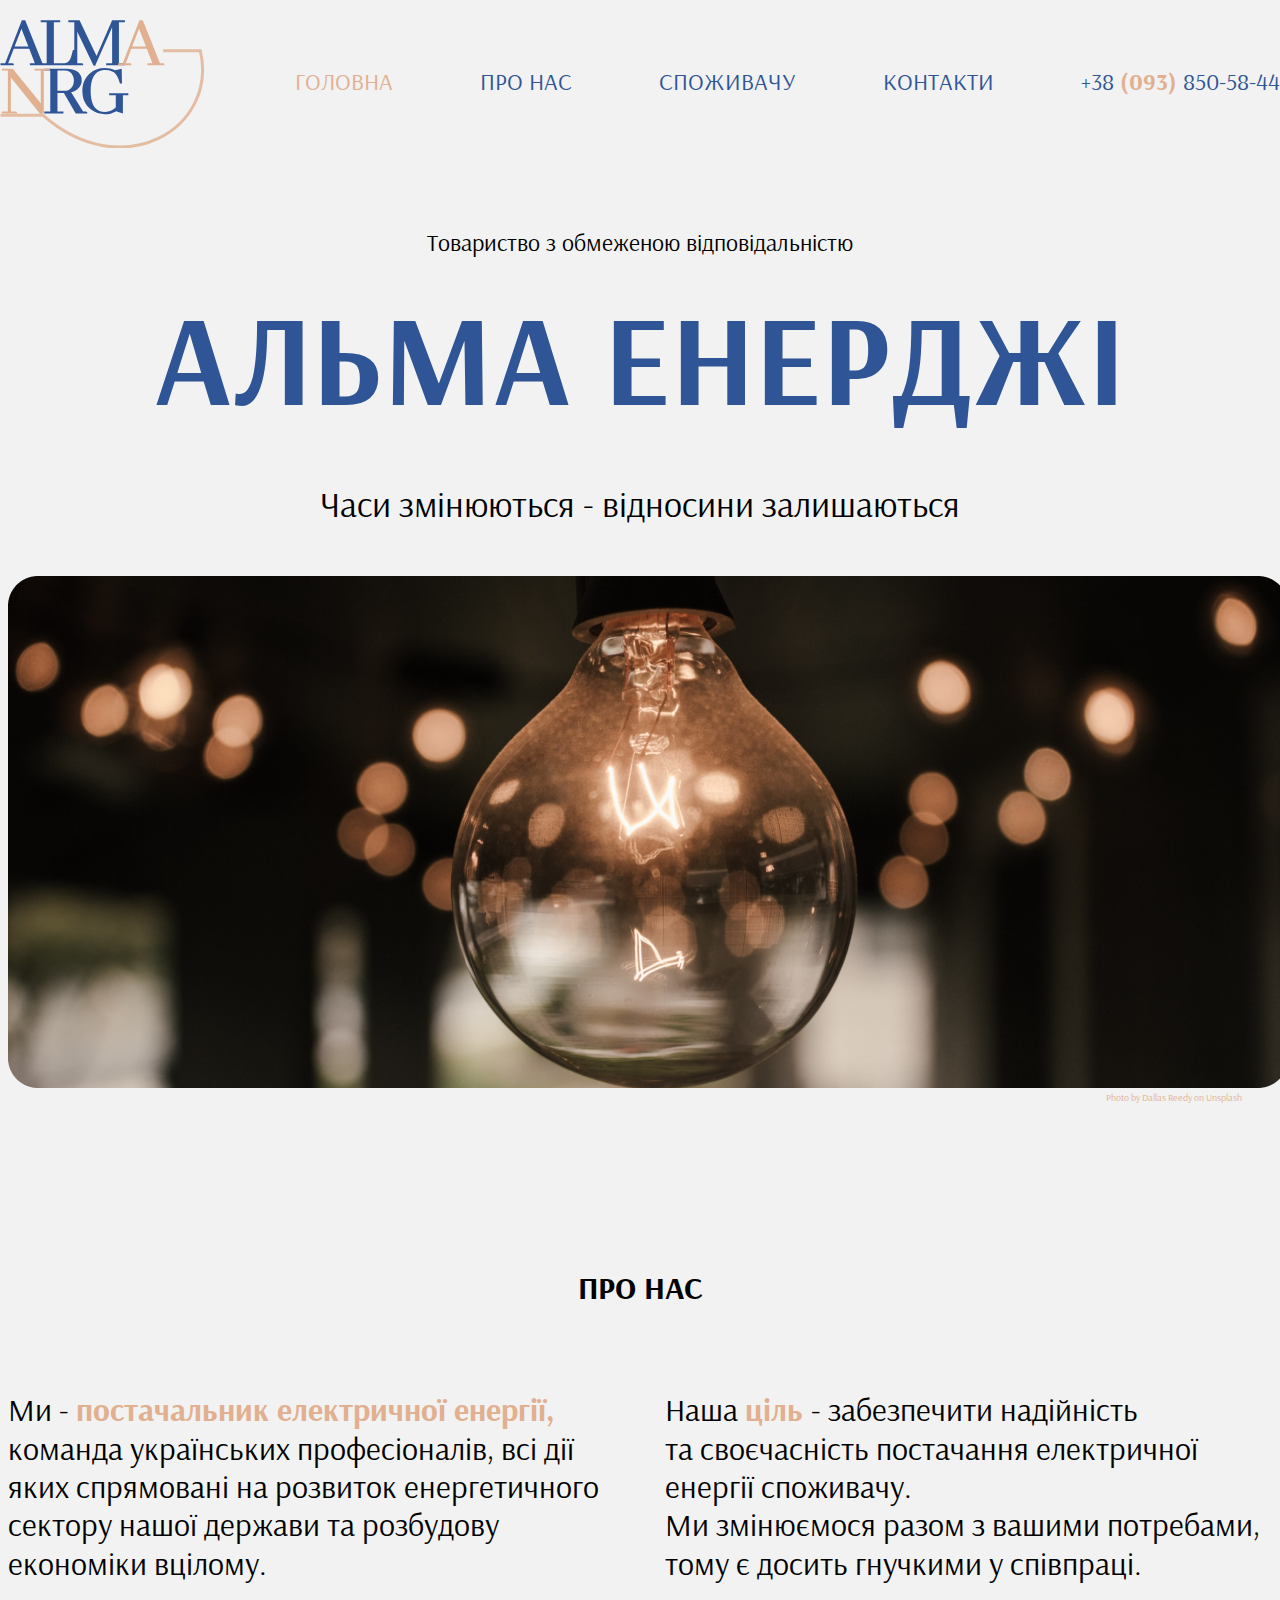
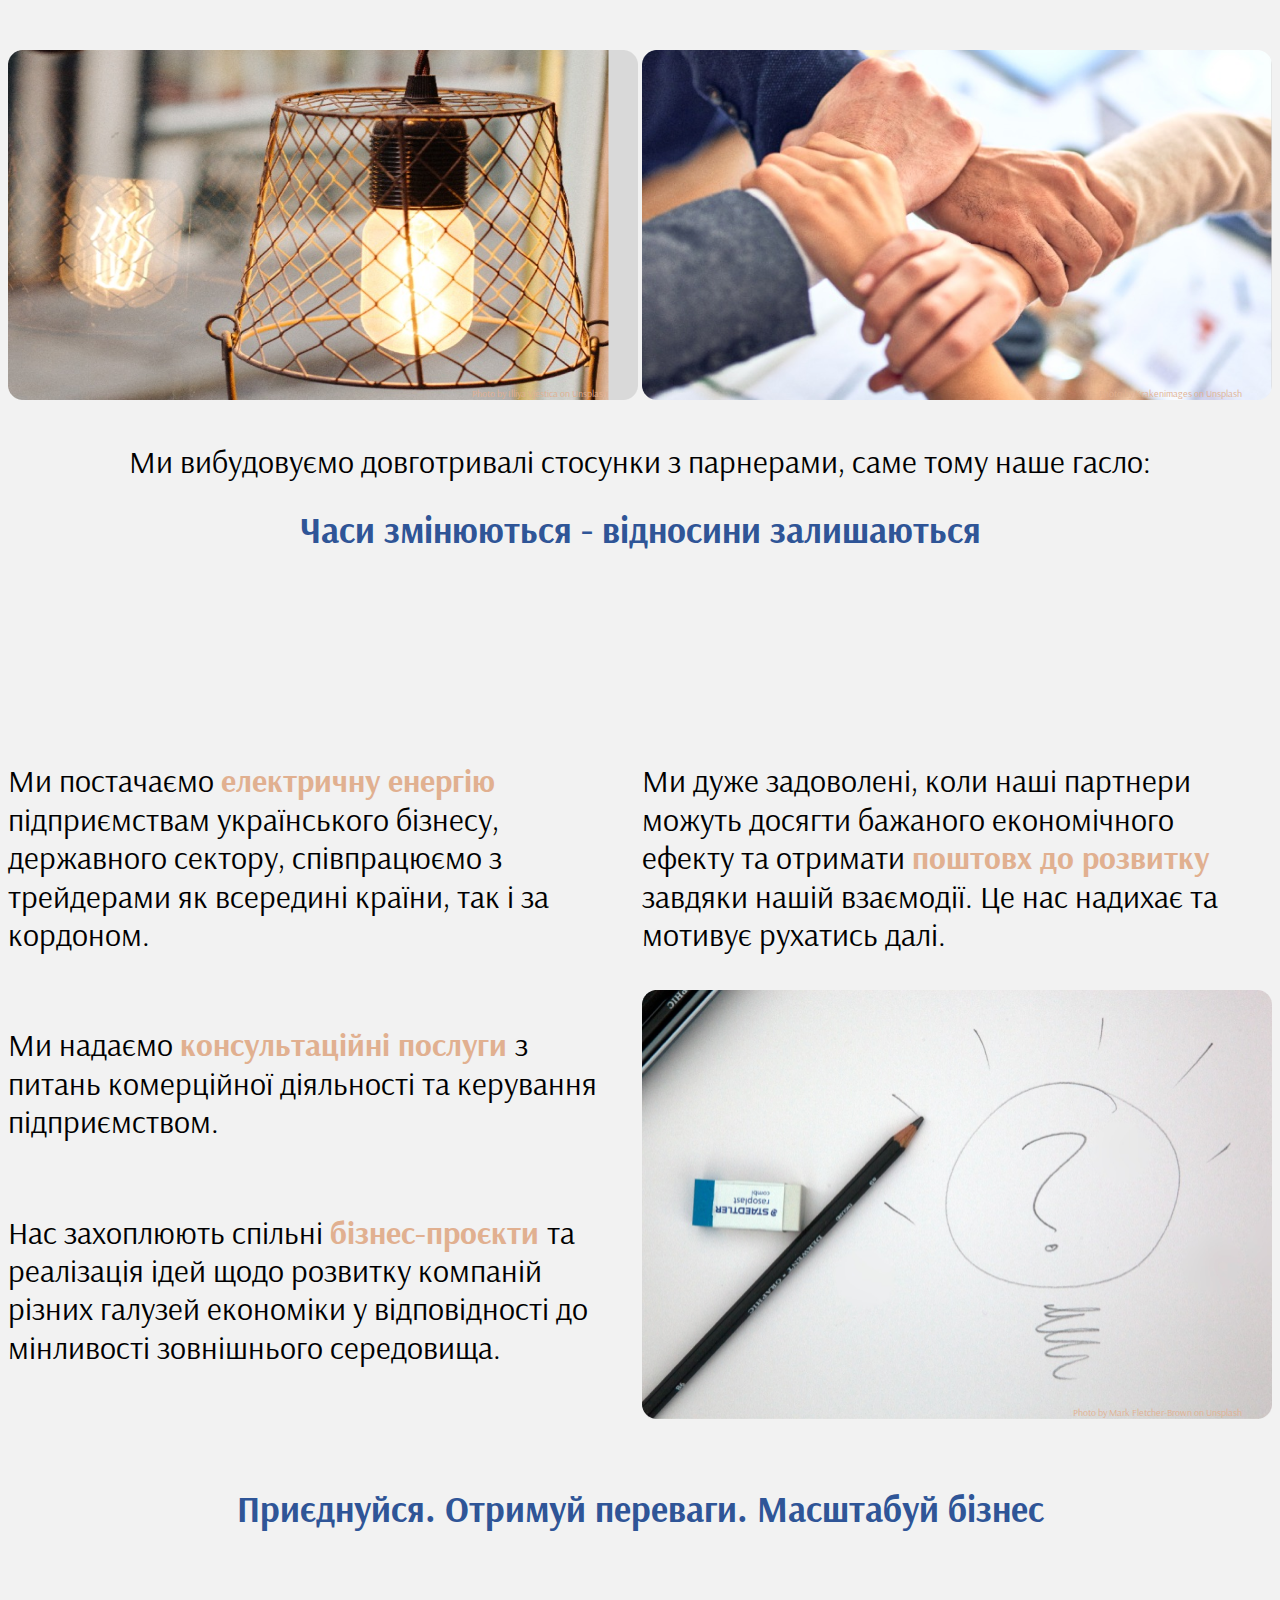
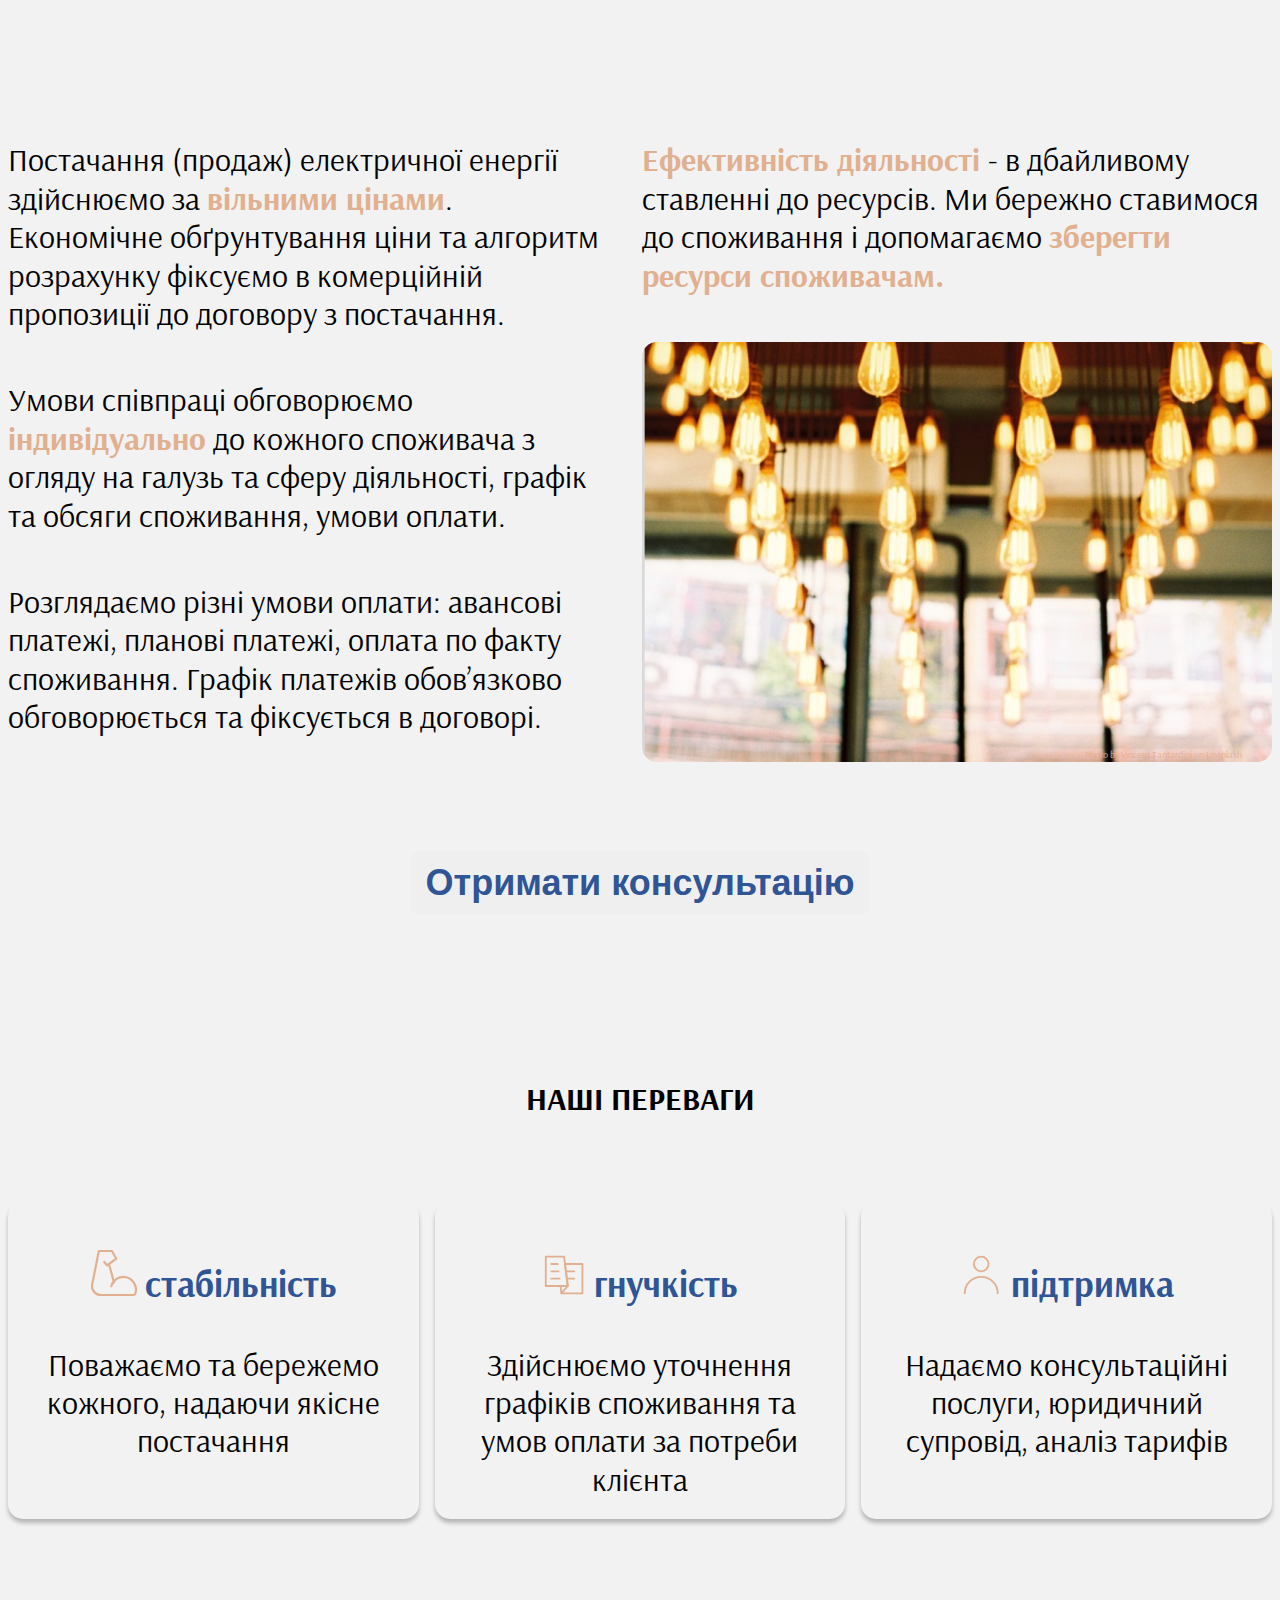
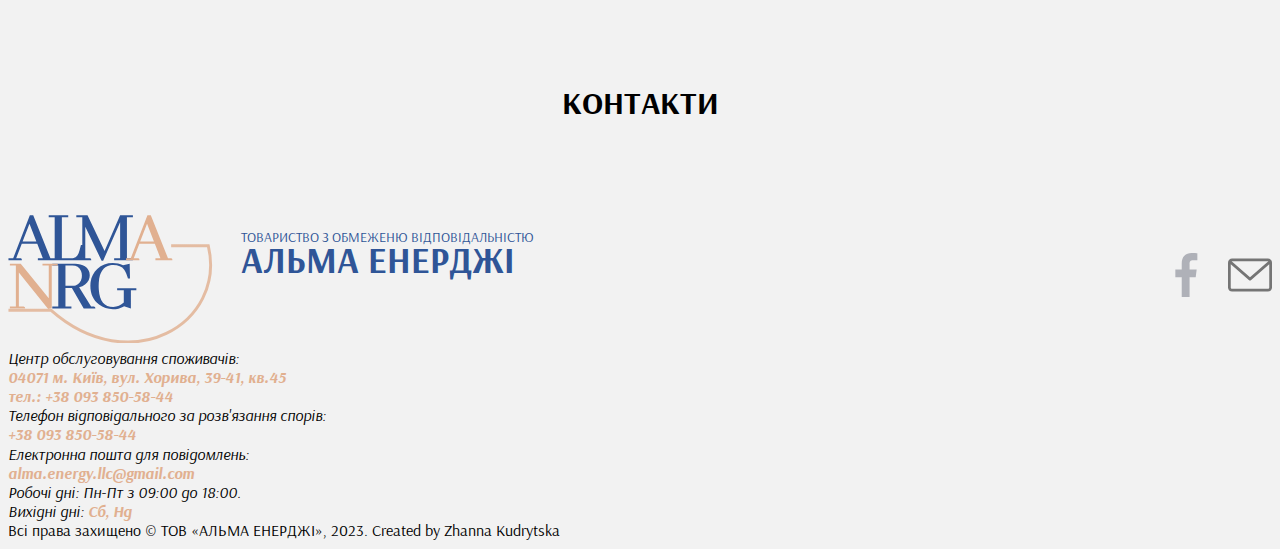
==== commit 089dcd28: "Виправляє помилки верстки та стилів" ====
--- a/index.html
+++ b/index.html
@@ -5,15 +5,28 @@
     <meta name="viewport" content="width=device-width, initial-scale=1.0" />
     <meta http-equiv="X-UA-Compatible" content="ie=edge" />
     <title>Alma Energy</title>
+
+    <link rel="preconnect" href="https://fonts.googleapis.com" />
+    <link rel="preconnect" href="https://fonts.gstatic.com" crossorigin />
+    <link
+      href="https://fonts.googleapis.com/css2?family=Arsenal:ital,wght@0,400;0,700;1,400;1,700&display=swap"
+      rel="stylesheet"
+    />
+
+    <link
+      rel="stylesheet"
+      href="https://cdnjs.cloudflare.com/ajax/libs/modern-normalize/2.0.0/modern-normalize.min.css"
+      integrity="sha512-4xo8blKMVCiXpTaLzQSLSw3KFOVPWhm/TRtuPVc4WG6kUgjH6J03IBuG7JZPkcWMxJ5huwaBpOpnwYElP/m6wg=="
+      crossorigin="anonymous"
+      referrerpolicy="no-referrer"
+    />
     <link rel="stylesheet" href="./css/style.css" />
     <style>
       .colortext-secondary {
         color: #e1b090; /* color */
         font-weight: 700; /* bold */
       }
-      .colortext {
-        font-weight: 700; /* bold */
-      }
+
       .colortext-primary {
         font-weight: 700; /* bold */
         color: #2f5597; /* color */
@@ -70,15 +83,11 @@
       <!--Intro start-->
       <section class="intro">
         <div class="wrapper">
-          <p class="intro__subtitle-1">
+          <h3 class="intro__subtitle-1">
             Товариство з обмеженою відповідальністю
-          </p>
-          <h1 class="intro__title">
-            <span class="colortext">АЛЬМА ЕНЕРДЖІ</span>
-          </h1>
-          <p class="intro__subtitle-2">
-            Часи змінюються - відносини залишаються
-          </p>
+          </h3>
+          <h1 class="intro__title">АЛЬМА ЕНЕРДЖІ</h1>
+          <h2 class="intro__slogan">Часи змінюються - відносини залишаються</h2>
           <div class="intro__pic">
             <img
               src="./images/dallas-reedy.png"
@@ -95,34 +104,28 @@
       <!--About us start-->
       <section class="about-us">
         <div class="wrapper">
-          <h2 class="title">
-            <span class="colortext"> про нас </span>
-          </h2>
+          <h2 class="title">про нас</h2>
 
           <!-- about us text -->
           <div class="container">
-            <div class="row">
+            <div class="row text">
               <div class="column">
                 <p>
                   Ми -
-                  <span class="colortext-secondary">
-                    постачальник електричної енергії,
-                  </span>
-                </p>
-                <p>команда українських професіоналів,</p>
-                <p>всі дії яких спрямовані на розвиток</p>
-                <p>енергетичного сектору нашої держави</p>
-                <p>та розбудову економіки вцілому.</p>
+                  <span class="colortext-secondary"
+                    >постачальник електричної енергії,</span
+                  >
+                  команда українських професіоналів, всі дії яких спрямовані на
+                  розвиток енергетичного сектору нашої держави та розбудову
+                  економіки вцілому.
+                </p>
               </div>
               <div class="column">
                 <p>
                   Наша <span class="colortext-secondary"> ціль </span> -
-                  забезпечити надійність
-                </p>
-                <p>та своєчасність постачання електричної енергії споживачу.</p>
-                <p>
-                  Ми змінюємося разом з вашими потребами, тому є досить гнучкими
-                  у співпраці.
+                  забезпечити надійність <br />та своєчасність постачання
+                  електричної енергії споживачу. <br />Ми змінюємося разом з
+                  вашими потребами, тому є досить гнучкими у співпраці.
                 </p>
               </div>
             </div>
@@ -134,11 +137,11 @@
               <div class="column">
                 <img
                   src="./images/2.png"
-                  alt="Photo by ___ on Unsplash"
+                  alt="Photo-by-Illiya-Vjestica-on-Unsplash"
                   width="630"
                   height="350"
                 />
-                <p class="pic-author">Photo by ___ on Unsplash</p>
+                <p class="pic-author">Photo by Illiya Vjestica on Unsplash</p>
               </div>
               <div class="column">
                 <img
@@ -164,6 +167,7 @@
 
           <!-- About us text next-->
           <div class="container">
+             <h2 class="title invisible">сфери нашої діяльності</h2>
             <div class="row">
               <div class="column">
                 <p class="about-us__txt">
@@ -180,7 +184,7 @@
                   </span>
                   з питань комерційної діяльності та керування підприємством.
                 </p>
-                <p class="about-us__txt">
+                <p class="about-us__txt-last">
                   Нас захоплюють спільні
                   <span class="colortext-secondary"> бізнес-проєкти </span> та
                   реалізація ідей щодо розвитку компаній різних галузей
@@ -189,15 +193,14 @@
                 </p>
               </div>
 
-              <div class="column">
-                <p class="about-us__txt">
+              <div class="column two">
+                <p class="about-us__txt-last">
                   Ми дуже задоволені, коли наші партнери можуть досягти бажаного
                   економічного ефекту та отримати
                   <span class="colortext-secondary">поштовх до розвитку</span>
                   завдяки нашій взаємодії. Це нас надихає та мотивує рухатись
                   далі.
                 </p>
-
                 <img
                   src="./images/mark-fletcher-brown.png"
                   alt="Photo by Mark Fletcher-Brown on Unsplash"
@@ -216,42 +219,32 @@
               Приєднуйся. Отримуй переваги. Масштабуй бізнес
             </span>
           </p>
-          <button type="button" class="button">Отримати консультацію</button>
-        </div>
-      </section>
-      <!--About us end-->
-
-      <!--Customer start-->
-      <section class="customer">
-        <div class="wrapper">
-          <h2 class="title">
-            <span class="colortext"> споживачу </span>
-          </h2>
-
-          <!-- customet text -->
+
+          <h2 class="title invisible">постачання електричної енергії</h2>
+
           <div class="container">
             <div class="row">
               <div class="column">
-                <p class="customer__txt">
+                <p class="about-us-next__txt">
                   Постачання (продаж) електричної енергії здійснюємо за
                   <span class="colortext-secondary">вільними цінами</span>.
                   Економічне обґрунтування ціни та алгоритм розрахунку фіксуємо
                   в комерційній пропозиції до договору з постачання.
                 </p>
-                <p class="customer__txt">
+                <p class="about-us-next__txt">
                   Умови співпраці обговорюємо
                   <span class="colortext-secondary">індивідуально</span>
                   до кожного споживача з огляду на галузь та сферу діяльності,
                   графік та обсяги споживання, умови оплати.
                 </p>
-                <p class="customer__txt">
+                <p class="about-us-next__txt">
                   Розглядаємо різні умови оплати: авансові платежі, планові
                   платежі, оплата по факту споживання. Графік платежів
                   обов’язково обговорюється та фіксується в договорі.
                 </p>
               </div>
-              <div class="column">
-                <p class="customer__txt">
+              <div class="column two">
+                <p class="about-us-next__txt">
                   <span class="colortext-secondary">
                     Ефективність діяльності
                   </span>
@@ -272,178 +265,112 @@
                   Photo by Vincent Tantardini on Unsplash
                 </p>
               </div>
-            </div>
-            <p class="slogan">
-              <span class="colortext-primary"
-                >Дбайливо до ресурсів - прибутково до результатів</span
-              >
-            </p>
-            <button type="button" class="button">дізнатись більше</button>
-          </div>
-
-          <!-- customet text next -->
-          <div class="container">
-            <div class="row">
-              <div class="column">
-                <p class="customer__law-txt">
-                  Ми керуємося певним набором
-                  <span class="colortext-secondary">
-                    законодавчих та нормативних актів
-                  </span>
-                  у галузі енергетики. Основні з них завжди під рукою:
-                </p>
-                <ol class="customer__law">
-                  <li class="law">
-                    1. Постанова НКРЕКП від 14.03.2018 № 308 Про затвердження
-                    Правил ринку «на добу наперед» та внутрішньодобового ринку
-                  </li>
-                  <li class="law">
-                    2. Постанова НКРЕКП № 312 14.03.2018 року «Про затвердження
-                    Правил роздрібного ринку електричної енергії»
-                  </li>
-                  <li class="law">
-                    3. Постанова НКРЕКП від 14.03.2018 № 309 "Про затвердження
-                    Кодексу системи передачі"
-                  </li>
-                  <li class="law">
-                    4. Постанова НКРЕКП № 310 від 14.03.2018 року «Про
-                    затвердження Кодексу систем розподілу»
-                  </li>
-                </ol>
-              </div>
-              <div class="column">
-                <ol class="customer__txt">
-                  <li class="law">
-                    5. Постанова № 307 від 14703.2018 "Про затвердження Правил
-                    ринку"
-                  </li>
-                  <li class="law">
-                    6. Закон України «Про ринок електричної енергії»
-                  </li>
-                  <li class="law">
-                    7. Постанова НКРЕКП № 311 від 14.03.2018 року «Про
-                    затвердження Кодексу комерційного обліку електричної
-                    енергії»
-                  </li>
-                </ol>
-                <img
-                  src="./images/pen.png"
-                  alt="Photo by Je_Ane_Nok"
-                  height="320"
-                  width="630"
-                />
-              </div>
-            </div>
-          </div>
-
-          <!-- benefits -->
-          <section class="customer__benefits">
-            <h2 class="title">
-              <span class="colortext"> наші переваги </span>
-            </h2>
-
-            <div class="benefits__wrap">
-              <div class="benefits__card">
-                <div class="benefits__card-pic">
-                  <img
-                    src="./icons/icon_muscle.svg"
-                    alt="stability"
-                    class="benefits__card-muscule"
-                  />
-                  <p class="benefits__card-title">
-                    <span class="colortext-primary">стабільність</span>
-                  </p>
-                </div>
-                <p class="benefits__card-descr">
-                  Поважаємо та бережемо кожного, надаючи якісне постачання
-                </p>
-              </div>
-
-              <div class="benefits__card">
-                <div class="benefits__card-pic">
-                  <img
-                    src="./icons/icon_newspaper-folding.svg"
-                    alt="flexibility"
-                    class="benefits__card-muscule"
-                  />
-                  <p class="benefits__card-title">
-                    <span class="colortext-primary"> гнучкість </span>
-                  </p>
-                </div>
-                <p class="benefits__card-descr">
-                  Здійснюємо уточнення графіків споживання та умов оплати за
-                  потреби клієнта
-                </p>
-              </div>
-
-              <div class="benefits__card">
-                <div class="benefits__card-pic">
-                  <img
-                    src="./icons/icon_user.svg"
-                    alt="support"
-                    class="benefits__card-muscule"
-                  />
-                  <p class="benefits__card-title">
-                    <span class="colortext-primary"> підтримка </span>
-                  </p>
-                </div>
-                <p class="benefits__card-descr">
-                  Надаємо консультаційні послуги, юридичний супровід, аналіз
-                  тарифів
-                </p>
-              </div>
-            </div>
-          </section>
+            </div>           
+          </div>     
+            <button type="button" class="button">Отримати консультацію</button>
         </div>
       </section>
-      <!-- Customer end -->
+      <!-- About us end -->
+
+      <!-- Benefits start -->
+      <section class="benefits">
+              <div class="wrapper">
+                <h2 class="title">наші переваги</h2>
+
+                <div class="benefits__wrap">
+                  <div class="benefits__card">
+                    <div class="benefits__card-pic">
+                      <img
+                        src="./icons/icon_muscle.svg"
+                        alt="stability"
+                        class="benefits__card-muscule"
+                      />
+                      <p class="benefits__card-title">
+                        <span class="colortext-primary">стабільність</span>
+                      </p>
+                    </div>
+                    <p class="benefits__card-descr">
+                      Поважаємо та бережемо кожного, надаючи якісне постачання
+                    </p>
+                  </div>
+
+                  <div class="benefits__card">
+                    <div class="benefits__card-pic">
+                      <img
+                        src="./icons/icon_newspaper-folding.svg"
+                        alt="flexibility"
+                        class="benefits__card-muscule"
+                      />
+                      <p class="benefits__card-title">
+                        <span class="colortext-primary"> гнучкість </span>
+                      </p>
+                    </div>
+                    <p class="benefits__card-descr">
+                      Здійснюємо уточнення графіків споживання та умов оплати за
+                      потреби клієнта
+                    </p>
+                  </div>
+
+                  <div class="benefits__card">
+                    <div class="benefits__card-pic">
+                      <img
+                        src="./icons/icon_user.svg"
+                        alt="support"
+                        class="benefits__card-muscule"
+                      />
+                      <p class="benefits__card-title">
+                        <span class="colortext-primary"> підтримка </span>
+                      </p>
+                    </div>
+                    <p class="benefits__card-descr">
+                      Надаємо консультаційні послуги, юридичний супровід, аналіз
+                      тарифів
+                    </p>
+                  </div>
+              </div>
+      </section>
+      <!--Benefits end-->
     </main>
 
     <!-- Footer start -->
     <footer class="footer">
-      <h2 class="title">
-        <span class="colortext"> контакти </span>
-      </h2>
-      <!-- logo -->
-      <div class="logo_group">
-        <a href="./index.html" aria-label="Логотип товариства">
-          <img
-            class="logo-pic"
-            src="./icons/alma-logo.svg"
-            alt="Логотип Альма-Енерджі"
-            width="205"
-            height="139"
-          />
-        </a>
-        <p class="logo_txt">
-          товариство з обмеженю відповідальністю <br />
-          АЛЬМА ЕНЕРДЖі
-        </p>
-      </div>
-      <!-- logo end -->
-
-      <!-- social start -->
-      <ul class="social">
-        <li class="social-item">
-          <a
-            class="social-link"
-            href="https://www.facebook.com"
-            target="_blank"
-            rel="noopener noreferrer nofollow"
-            >Facebook</a
-          >
-        </li>
-        <li class="social-item">
-          <a
-            class="social-link"
-            href="https://web.telegram.org/"
-            target="_blank"
-            rel="noopener noreferrer nofollow"
-            >Telegram</a
-          >
-        </li>
-      </ul>
-      <!-- social end -->
+      <div class="wrapper">
+        <h2 class="title">контакти</h2>
+        <!-- logo nav -->
+        <nav class="footer_nav">
+          <nav class="footer_nav_logo">  
+                <a href="./index.html" class="logo-pic" aria-label="Логотип товариства">
+                <img                  
+                  src="./icons/alma-logo.svg"
+                  alt="Логотип Альма-Енерджі"
+                  width="205"
+                  height="139"
+                />
+                </a>
+                <a href="./index.html" class="logo-txt" aria-label="Логотип товариства" >
+                  <span class="logo-txt-llc">товариство з обмеженю відповідальністю </span> <br />
+                  <span class="logo-txt-name">АЛЬМА ЕНЕРДЖі</span>
+                </a>
+          </nav>
+       
+          <ul class="footer_social_nav">
+            <li class="item"><a href="https://www.facebook.com" aria-label="Сторінка на фейбук"
+                target="_blank"
+                rel="noopener noreferrer nofollow">
+                <img src="./icons/facebook 1.svg" width="44" height="44"/>
+              </a>
+            </li>
+            <li class="item"><a href="https://mail.google.com/" aria-label="Сторінка поштового агента Google"
+                  target="_blank"
+                  rel="noopener noreferrer nofollow">
+                  <img src="./icons/envelope.svg" width="44" height="44"/>
+                </a> 
+            </li>                
+          </ul>
+        </nav>
+        <!-- logo nav end -->
+
+   
 
       <!-- extra info to contact -->
       <address>
@@ -500,9 +427,9 @@
       <!-- extra info to contact end-->
 
       <p>
-        Всі права захищено &#169; ТОВ «АЛЬМА ЕНЕРДЖІ», 2023. Створено Жанною
-        Кудрицькою
-      </p>
+        Всі права захищено &#169; ТОВ «АЛЬМА ЕНЕРДЖІ», 2023. Created by Zhanna Kudrytska
+      </p></div>
+      
     </footer>
     <!-- Footer end -->
   </body>
--- a/css/style.css
+++ b/css/style.css
@@ -1,170 +1,4 @@
-html,
-body,
-div,
-span,
-applet,
-object,
-iframe,
-h1,
-h2,
-h3,
-h4,
-h5,
-h6,
-p,
-blockquote,
-pre,
-a,
-abbr,
-acronym,
-address,
-big,
-cite,
-code,
-del,
-dfn,
-em,
-img,
-ins,
-kbd,
-q,
-s,
-samp,
-small,
-strike,
-strong,
-sub,
-sup,
-tt,
-var,
-b,
-u,
-i,
-center,
-dl,
-dt,
-dd,
-ol,
-ul,
-li,
-fieldset,
-form,
-label,
-legend,
-table,
-caption,
-tbody,
-tfoot,
-thead,
-tr,
-th,
-td,
-article,
-aside,
-canvas,
-details,
-embed,
-figure,
-figcaption,
-footer,
-header,
-hgroup,
-menu,
-nav,
-output,
-ruby,
-section,
-summary,
-time,
-mark,
-audio,
-video {
-    margin: 0;
-    padding: 0;
-    border: 0;
-    font-size: 100%;
-    font: inherit;
-    vertical-align: baseline;
-}
-
-article,
-aside,
-details,
-figcaption,
-figure,
-footer,
-header,
-hgroup,
-menu,
-nav,
-section {
-    display: block;
-}
-
-html {
-    height: 100%;
-}
-
-body {
-    line-height: 1;
-}
-
-ol,
-ul {
-    list-style: none;
-}
-
-blockquote,
-q {
-    quotes: none;
-}
-
-blockquote:before,
-blockquote:after,
-q:before,
-q:after {
-    content: '';
-    content: none;
-}
-
-table {
-    border-collapse: collapse;
-    border-spacing: 0;
-}
-
-/* arsenal-regular - cyrillic_latin */
-@font-face {
-    font-display: swap;
-    /* Check https://developer.mozilla.org/en-US/docs/Web/CSS/@font-face/font-display for other options. */
-    font-family: 'Arsenal', sans-serif;
-    font-style: normal;
-    font-weight: 400;
-    src: url('../fonts/arsenal-v12-cyrillic_latin-regular.woff2') format('woff2');
-    /* Chrome 36+, Opera 23+, Firefox 39+, Safari 12+, iOS 10+ */
-}
-
-/* arsenal-700 - cyrillic_latin */
-@font-face {
-    font-display: swap;
-    /* Check https://developer.mozilla.org/en-US/docs/Web/CSS/@font-face/font-display for other options. */
-    font-family: 'Arsenal', sans-serif;
-    font-style: normal;
-    font-weight: 700;
-    src: url('../fonts/arsenal-v12-cyrillic_latin-700.woff2') format('woff2');
-    /* Chrome 36+, Opera 23+, Firefox 39+, Safari 12+, iOS 10+ */
-}
-
-html {
-    box-sizing: border-box;
-}
-
-*,
-*::before,
-*::after {
-    box-sizing: inherit;
-}
-
-/* Основні кольори, також дивись в html розділ head > style */
+/* Основні кольори */
 :root {
     --background-color: #F2F2F2;
     --primary-color: #2f5597;
@@ -174,15 +8,38 @@
     /* --slogan-color:  #2f5597;  */
 }
 
-/* Основні стилі */
+/* Основні стилі, також дивись в html розділ head>style */
 body {
     font-family: 'Arsenal', sans-serif;
-    font-style: normal;
     font-size: 16px;
     line-height: 1.2;
-    font-weight: normal;
     color: var(--text-color);
     background-color: var(--background-color);
+}
+
+ol,
+ul,
+li {
+    list-style: none;
+    margin: 0;
+    padding: 0;
+}
+
+h1,
+h2,
+h3,
+p,
+br {
+    margin: 0;
+    padding: 0;
+}
+
+a {
+    text-decoration: none;
+}
+
+a:visited {
+    color: var(--primary-color);
 }
 
 .wrapper {
@@ -195,12 +52,33 @@
     font-size: 32px;
     text-transform: uppercase;
     text-align: center;
-}
-
-.slogan {
-    text-align: center;
-}
-
+    padding: 164px 0px 84px 0px;
+}
+
+.title.invisible {
+    padding: 0;
+    opacity: 0;
+}
+
+.button {
+    display: block;
+    border: 1px solid transparent;
+    border-radius: 10px;
+    padding: 10px 15px;
+    margin: 0 auto;
+    font-weight: 700;
+    color: var(--primary-color);
+    font-size: 36px;
+    text-align: center;
+    cursor: pointer;
+}
+
+.button:hover,
+.button:focus,
+.button:active {
+    color: var(--primary-color);
+    box-shadow: 0px 4px 4px 0px rgba(0, 0, 0, 0.25);
+}
 
 /* Header styles start */
 
@@ -240,7 +118,6 @@
     font-size: 24px;
     line-height: auto;
     color: var(--primary-color);
-    text-decoration: none;
 }
 
 .header__link:hover,
@@ -266,40 +143,28 @@
 }
 
 .intro__subtitle-1 {
-    padding-top: 200px;
+    padding-top: 220px;
     color: var(--title-color);
-    font-weight: 400px;
+    font-weight: 400;
     font-size: 24px;
-    width: 432px;
-    height: 36px;
-    margin: 0px auto;
-    margin-bottom: 24px;
+    text-align: center;
+    padding-bottom: 24px;
 }
 
 .intro__title {
     color: var(--primary-color);
-    font-weight: 700px;
+    font-weight: 700;
     font-size: 128px;
-    width: 971px;
-    height: 120px;
-    text-transform: uppercase;
-    margin: 0px auto;
-    margin-bottom: 48px;
-}
-
-.intro__subtitle-2 {
+    text-align: center;
+    padding-bottom: 48px;
+}
+
+.intro__slogan {
     color: var(--title-color);
-    font-weight: 400px;
+    font-weight: 400;
     font-size: 36px;
-    width: 648px;
-    height: 36px;
-    margin: 0px auto;
-    margin-bottom: 40px;
-}
-
-.intro__pic {
-    background: no-repeat center;
-    padding-bottom: 40px;
+    text-align: center;
+    padding-bottom: 50px;
 }
 
 .intro__pic-author {
@@ -307,7 +172,7 @@
     font-size: 10px;
     color: var(--secondary-color);
     text-align: right;
-    margin-right: 30px;
+    padding-right: 30px;
 }
 
 /* Intro styles end */
@@ -320,25 +185,16 @@
     background-size: cover;
 }
 
-.title {
-    padding: 96px 0px 84px 0px;
-}
-
 .container {
-    max-width: 1280px;
     font-weight: 400px;
     font-size: 32px;
-    margin-bottom: 60px;
 }
 
 .row {
     display: flex;
     flex-wrap: wrap;
-    max-width: 1280px;
-    height: auto;
     justify-content: space-between;
-    align-items: last-baseline;
-    margin-bottom: 68px;
+    padding-bottom: 68px;
 }
 
 .column {
@@ -353,23 +209,21 @@
 .row__images {
     display: flex;
     flex-wrap: wrap;
-
     justify-content: space-between;
 }
 
 .pic-author {
-    font-weight: 400px;
     font-size: 10px;
     color: var(--secondary-color);
     text-align: right;
-    margin-right: 30px;
     margin-top: -20px;
+    padding-right: 30px;
+    padding-bottom: 42px;
 }
 
 .about-us__subtitel {
     color: var(--title-color);
     text-align: center;
-    margin: 0px auto;
     font-weight: 400px;
     font-size: 32px;
     padding-bottom: 28px;
@@ -377,43 +231,71 @@
 
 .slogan {
     text-align: center;
-    margin: 0px auto;
-    margin-bottom: 172px;
+    padding-bottom: 172px;
 }
 
 .about-us__txt {
     padding-bottom: 72px;
 }
 
-.about-us__pic {
-    margin-top: -40px;
+.about-us-next__txt {
+    padding-bottom: 48px;
+}
+
+.about-us__txt-last {
+    padding-bottom: 36px;
+}
+
+.column.two>.pic-author {
+    padding-bottom: 0;
 }
 
 /* About us styles end */
 
 
+/* <p>Приклад використання атрибуту 'form'</p>
+<form id="data"></form>
+<p><input placeholder="Ваше ім'я" name="user" form="data"></p>
+<p><input placeholder="Прізвище" name="user" form="data"></p>
+<p><input placeholder="Ваше повідомлення" name="user" form="data"></p>
+<p><button>Надіслати</button></p> */
+
+
+
+
 /* Customer styles start */
+.customer .title {
+    opacity: 0;
+}
 
 .customer__txt {
     padding-bottom: 48px;
 }
 
+.container-with-button {
+    padding-bottom: 172px;
+}
+
 .customer__law-txt {
     padding-bottom: 40px;
 }
 
-.law {
+.customer__law-list {
+    padding: 0;
+    margin: 0;
+}
+
+.law-item {
     padding-bottom: 24px;
 }
 
-/* Benefits */
-
-.customer__benefits {
+/* Customer styles end */
+
+
+/* Benefits start */
+
+.benefits {
     background-size: cover;
-}
-
-.title {
-    margin-bottom: 45px;
 }
 
 .benefits__wrap {
@@ -423,28 +305,57 @@
 }
 
 .benefits__card {
-    /* не робить тіні та зкруглення*/
-    height: 260px;
-    max-width: 416px;
-    box-sizing: border-box;
-
+    border: 1px solid transparent;
     border-radius: 15px;
-    box-shadow: (0px 4px 4px black);
+    box-shadow: 0px 4px 4px 0px rgba(0, 0, 0, 0.25);
+    padding: 20px 12px;
     font-size: 32px;
     text-align: center;
-}
-
-.benefits__card-pic {
-    line-height: 122px;
-    padding-left: 0px;
 }
 
 .benefits__card-title {
     display: inline-block;
-    vertical-align: middle;
-    line-height: 122px;
-
-}
-
-
-/* Customer styles end */+    line-height: 3.38;
+}
+
+/* Benefits end */
+
+
+/* Footer style start */
+.footer_nav {
+    display: flex;
+    flex-wrap: wrap;
+    flex-direction: row;
+    justify-content: space-between;
+}
+
+.footer_nav_logo {
+    display: flex;
+}
+
+.logo-txt {
+    color: var(--primary-color);
+    text-transform: uppercase;
+    margin-top: 24px;
+    margin-left: 28px;
+    line-height: 0.9;
+}
+
+.logo-txt-llc {
+    font-size: 14px;
+    font-weight: 400;
+}
+
+.logo-txt-name {
+    font-size: 36px;
+    font-weight: 700;
+}
+
+.footer_social_nav {
+    display: flex;
+    align-items: center;
+}
+
+.footer_social_nav .item:not(:last-child) {
+    margin-right: 20px;
+}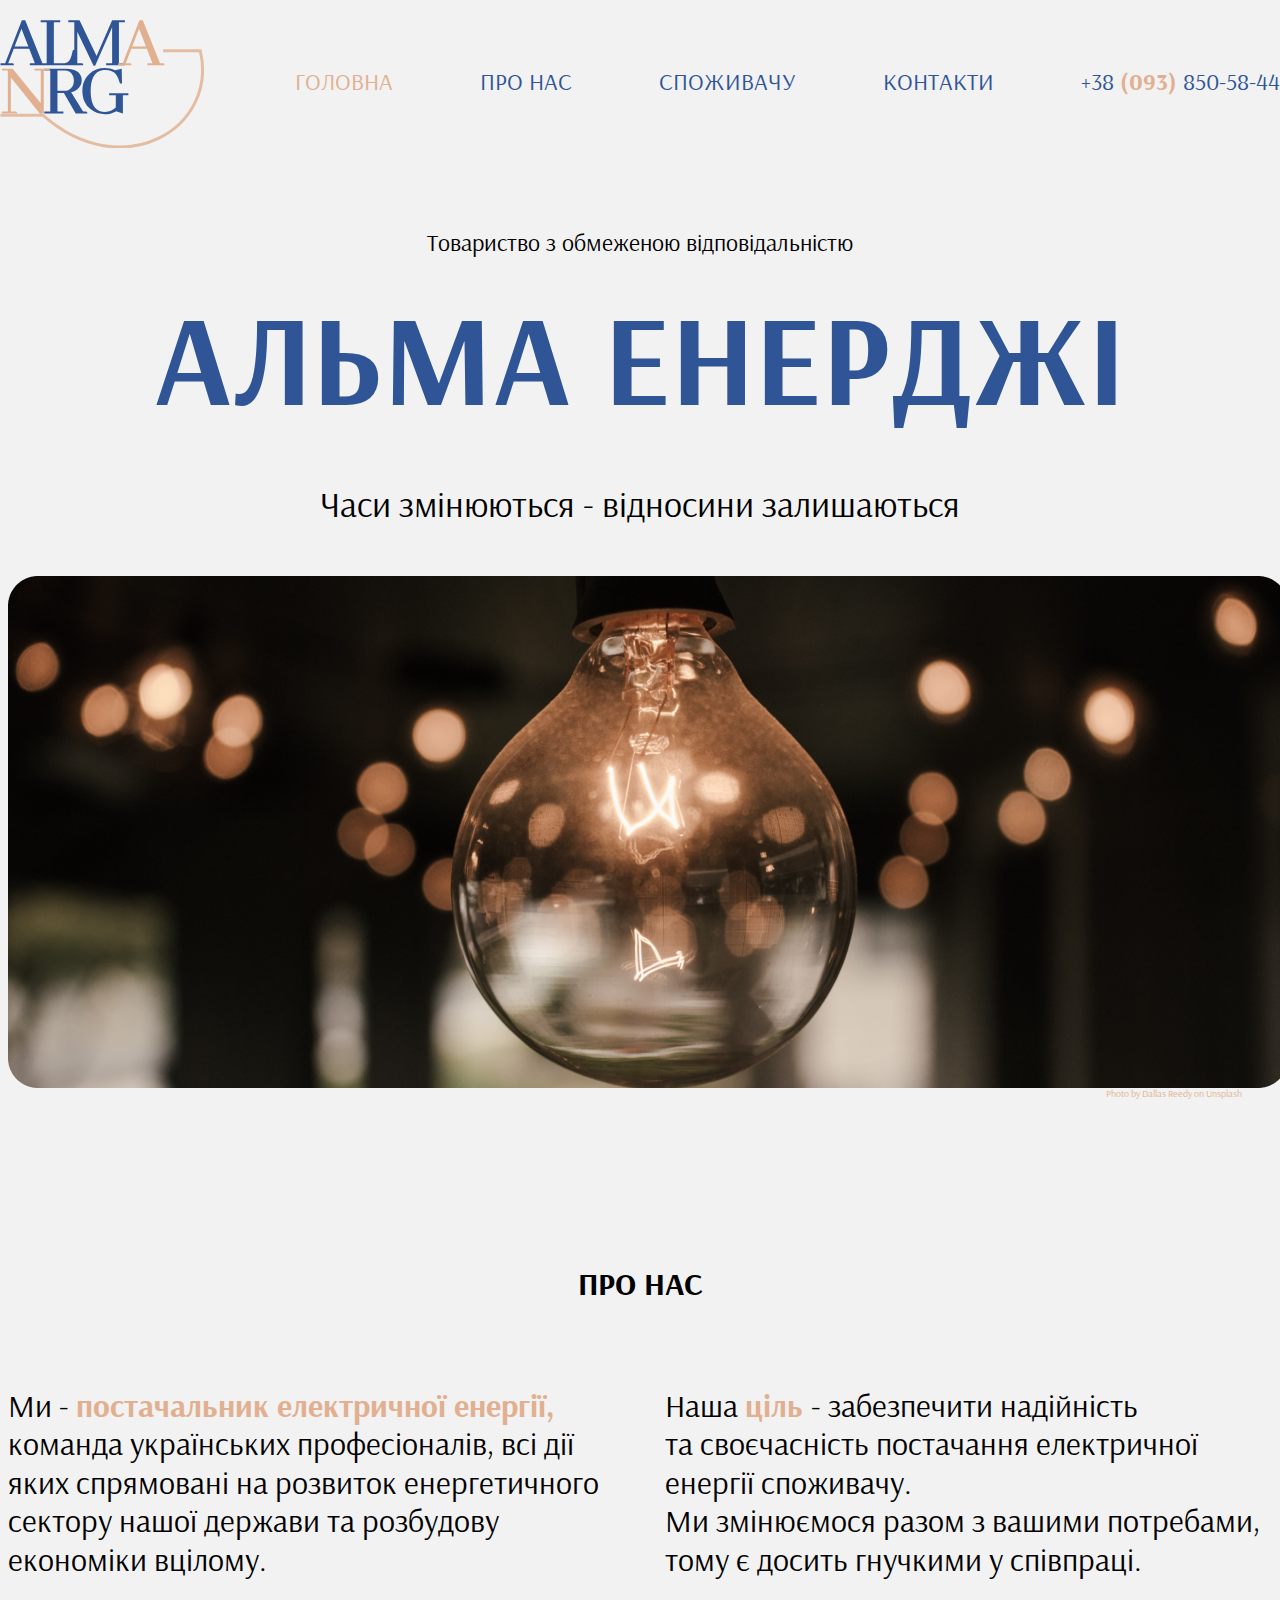
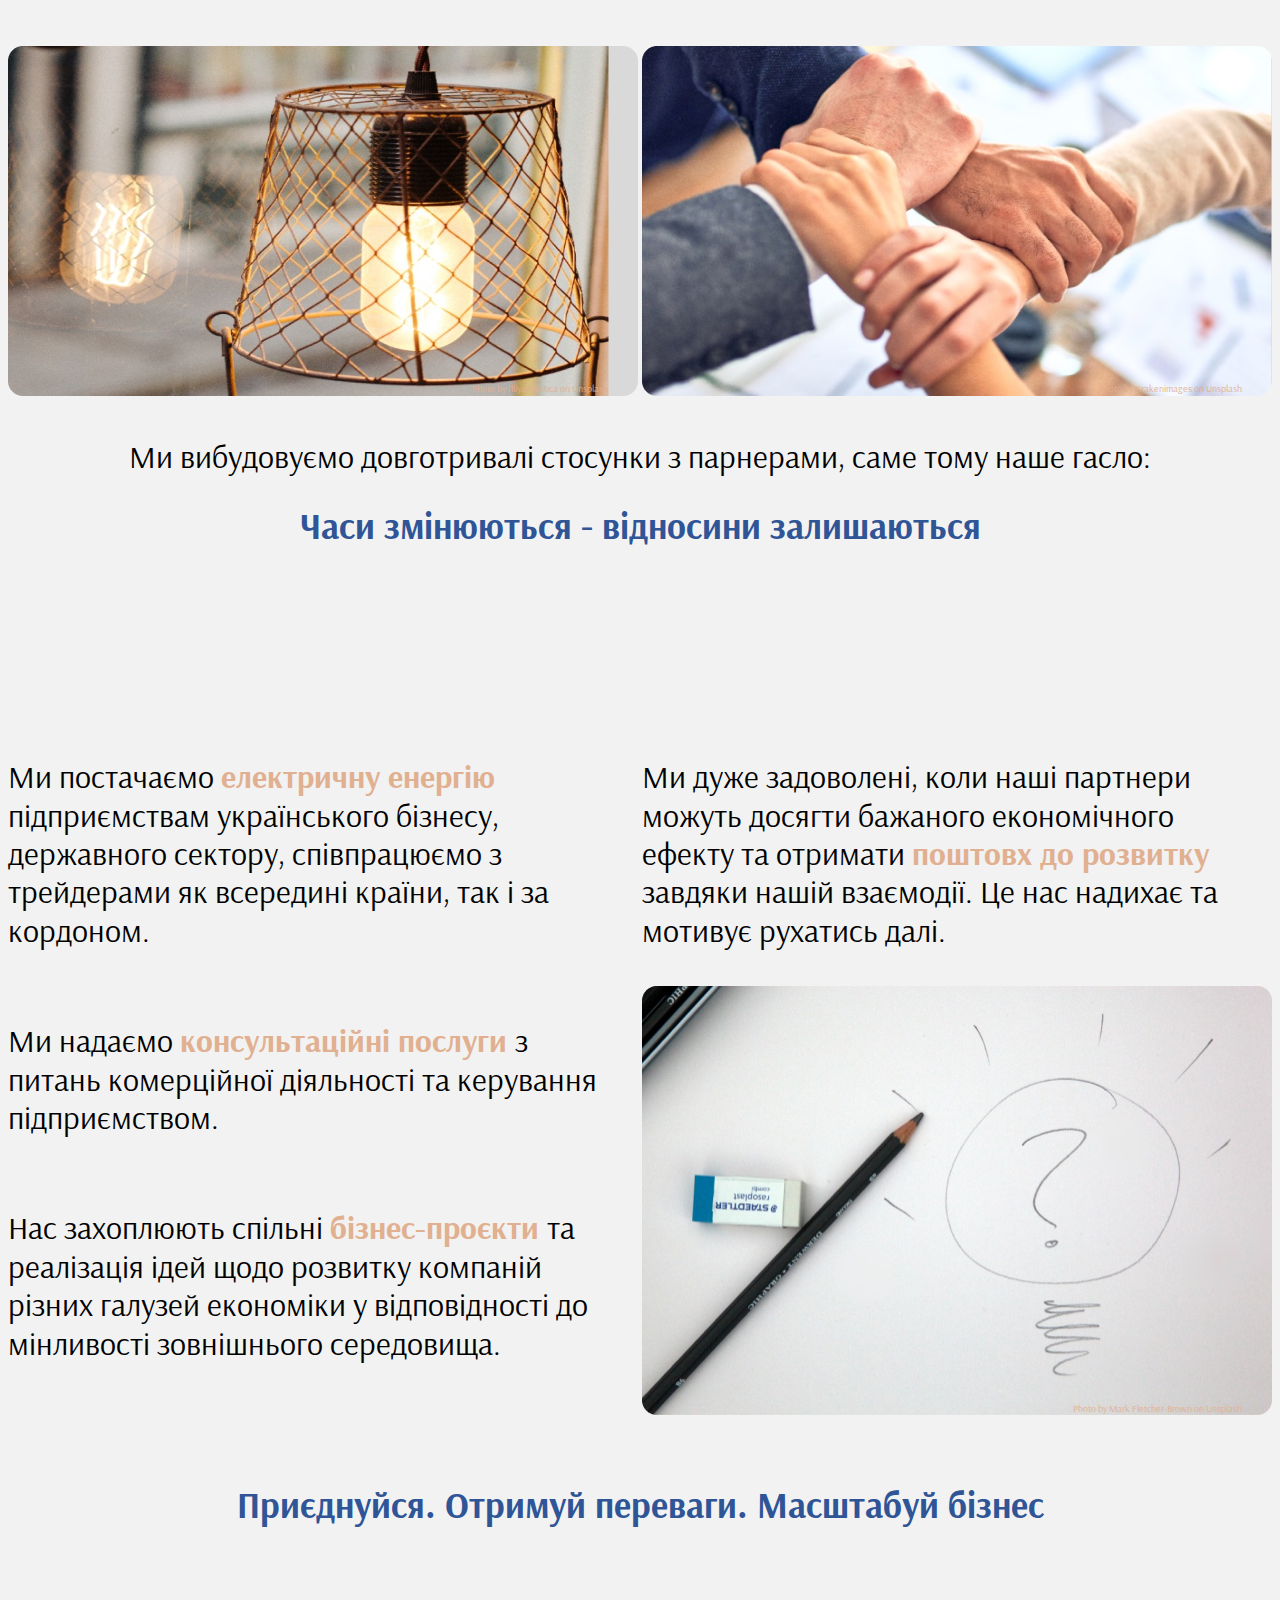
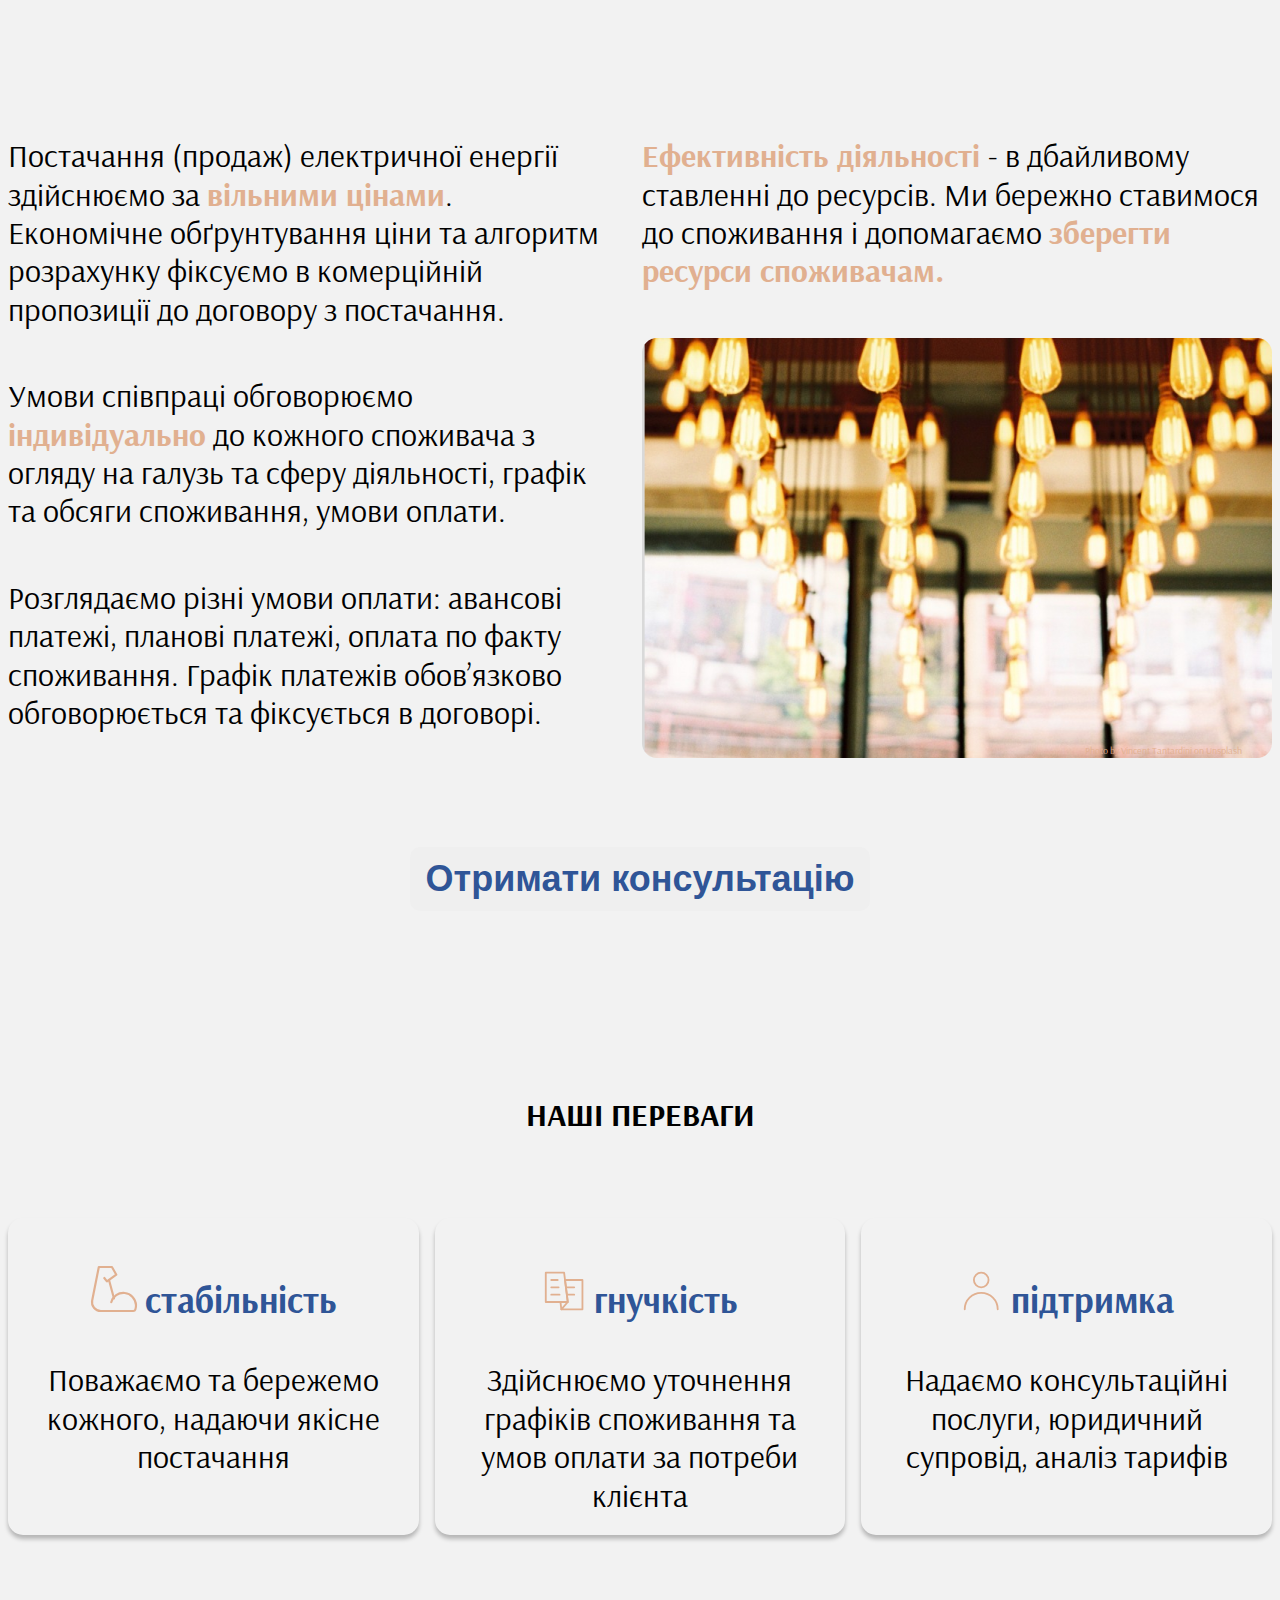
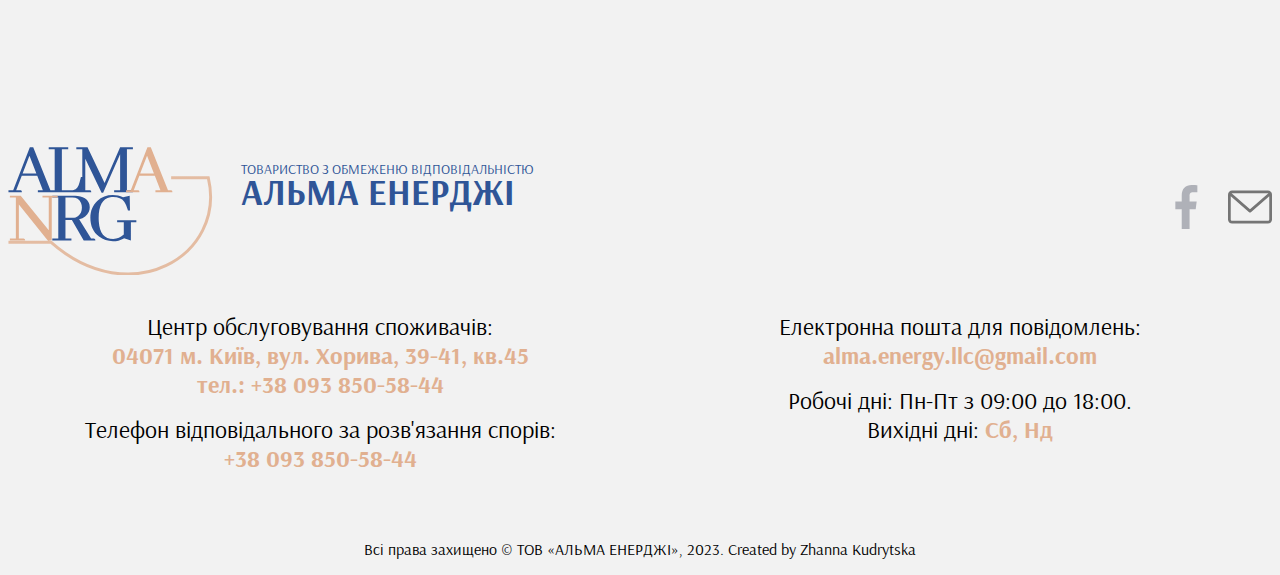
==== commit 167e0497: "Додає інформацію у футер на всі сторінки" ====
--- a/index.html
+++ b/index.html
@@ -88,9 +88,9 @@
           </h3>
           <h1 class="intro__title">АЛЬМА ЕНЕРДЖІ</h1>
           <h2 class="intro__slogan">Часи змінюються - відносини залишаються</h2>
-          <div class="intro__pic">
+          <div>
             <img
-              src="./images/dallas-reedy.png"
+              class="intro__pic" src="./images/dallas-reedy.png"
               alt="Photo by Dallas Reedy on Unsplash"
               height="512"
               width="1280"
@@ -335,12 +335,12 @@
     <!-- Footer start -->
     <footer class="footer">
       <div class="wrapper">
-        <h2 class="title">контакти</h2>
+        <h2 class="title invisible">контакти</h2>
         <!-- logo nav -->
-        <nav class="footer_nav">
-          <nav class="footer_nav_logo">  
-                <a href="./index.html" class="logo-pic" aria-label="Логотип товариства">
-                <img                  
+        <div class="footer__nav">
+          <div class="footer__nav-logo">  
+                <a href="./index.html" aria-label="Логотип товариства">
+                <img class="logo-pic"               
                   src="./icons/alma-logo.svg"
                   alt="Логотип Альма-Енерджі"
                   width="205"
@@ -351,32 +351,32 @@
                   <span class="logo-txt-llc">товариство з обмеженю відповідальністю </span> <br />
                   <span class="logo-txt-name">АЛЬМА ЕНЕРДЖі</span>
                 </a>
-          </nav>
+          </div>
        
-          <ul class="footer_social_nav">
-            <li class="item"><a href="https://www.facebook.com" aria-label="Сторінка на фейбук"
-                target="_blank"
-                rel="noopener noreferrer nofollow">
-                <img src="./icons/facebook 1.svg" width="44" height="44"/>
-              </a>
-            </li>
-            <li class="item"><a href="https://mail.google.com/" aria-label="Сторінка поштового агента Google"
+            <ul class="footer__social-nav">
+              <li class="item"><a href="https://www.facebook.com" aria-label="Сторінка на фейбук"
                   target="_blank"
                   rel="noopener noreferrer nofollow">
-                  <img src="./icons/envelope.svg" width="44" height="44"/>
-                </a> 
-            </li>                
-          </ul>
-        </nav>
+                  <img src="./icons/facebook 1.svg" width="44" height="44"/>
+                </a>
+              </li>
+              <li class="item"><a href="https://mail.google.com/" aria-label="Сторінка поштового агента Google"
+                    target="_blank"
+                    rel="noopener noreferrer nofollow">
+                    <img src="./icons/envelope.svg" width="44" height="44"/>
+                  </a> 
+              </li>                
+            </ul>
+        </div>
         <!-- logo nav end -->
 
    
 
       <!-- extra info to contact -->
-      <address>
-        <ul class="footer_contacts">
-          <li>
-            <p class="contacts_txt">Центр обслуговування споживачів:</p>
+      <address class="footer__address">
+        <ul class="footer__contacts-left">
+          <li class="footer__contacts-item">
+            <p class="footer__contacts-txt">Центр обслуговування споживачів:</p>
             <a
               class="link"
               href="https://goo.gl/maps/jFBmWuqrLRvSk8gB9"
@@ -395,18 +395,20 @@
               </p>
             </a>
           </li>
-
-          <li>
-            <p class="contacts_txt">
+          <li class="footer__contacts-item">
+            <p class="footer__contacts-txt">
               Телефон відповідального за розв'язання спорів:
             </p>
             <a class="link" href="tel:+380938505844" title="Телефон">
               <span class="colortext-secondary">+38 093 850-58-44</span>
             </a>
           </li>
-
-          <li>
-            <p class="contacts_txt">Електронна пошта для повідомлень:</p>
+        </ul>
+
+        <ul class="footer__contacts-right">         
+
+          <li class="footer__contacts-item">
+            <p class="footer__contacts-txt">Електронна пошта для повідомлень:</p>
             <a
               class="link"
               href="mailto:alma.energy.llc@gmail.com"
@@ -416,8 +418,8 @@
             </a>
           </li>
 
-          <li>
-            <p class="contacts_txt">
+          <li class="footer__contacts-item">
+            <p class="footer__contacts-txt">
               Робочі дні: Пн-Пт з 09:00 до 18:00. <br />
               Вихідні дні: <span class="colortext-secondary">Сб, Нд</span>
             </p>
@@ -426,9 +428,10 @@
       </address>
       <!-- extra info to contact end-->
 
-      <p>
+      <p class="footer__all-right-reserved">
         Всі права захищено &#169; ТОВ «АЛЬМА ЕНЕРДЖІ», 2023. Created by Zhanna Kudrytska
-      </p></div>
+      </p>
+    </div>
       
     </footer>
     <!-- Footer end -->
--- a/css/style.css
+++ b/css/style.css
@@ -38,6 +38,10 @@
     text-decoration: none;
 }
 
+address {
+    font-style: normal;
+}
+
 a:visited {
     color: var(--primary-color);
 }
@@ -58,6 +62,10 @@
 .title.invisible {
     padding: 0;
     opacity: 0;
+}
+
+.title.current-page {
+    color: transparent;
 }
 
 .button {
@@ -65,7 +73,9 @@
     border: 1px solid transparent;
     border-radius: 10px;
     padding: 10px 15px;
-    margin: 0 auto;
+    margin-left: auto;
+    margin-right: auto;
+    margin-bottom: 20px;
     font-weight: 700;
     color: var(--primary-color);
     font-size: 36px;
@@ -167,6 +177,10 @@
     padding-bottom: 50px;
 }
 
+.intro__pic {
+    display: block;
+}
+
 .intro__pic-author {
     font-weight: 400px;
     font-size: 10px;
@@ -296,6 +310,7 @@
 
 .benefits {
     background-size: cover;
+    margin-bottom: 164px;
 }
 
 .benefits__wrap {
@@ -322,15 +337,18 @@
 
 
 /* Footer style start */
-.footer_nav {
-    display: flex;
-    flex-wrap: wrap;
-    flex-direction: row;
+
+
+.footer__nav {
+    display: flex;
+    flex-wrap: wrap;
     justify-content: space-between;
-}
-
-.footer_nav_logo {
-    display: flex;
+    margin-bottom: 32px;
+}
+
+.footer__nav-logo {
+    display: flex;
+    justify-content: flex-start;
 }
 
 .logo-txt {
@@ -351,11 +369,55 @@
     font-weight: 700;
 }
 
-.footer_social_nav {
-    display: flex;
+.footer__social-nav {
+    display: flex;
+    flex-wrap: wrap;
+    justify-content: flex-end;
     align-items: center;
 }
 
-.footer_social_nav .item:not(:last-child) {
+.footer__social-nav .item:not(:last-child) {
     margin-right: 20px;
+}
+
+.footer__address {
+    display: grid;
+    grid-template-columns: repeat(2, 1fr);
+    grid-column-gap: 16px;
+}
+
+.footer__contacts-left,
+.footer__contacts-right,
+.footer__contacts-txt-address {
+    font-size: 24px;
+    text-align: center;
+}
+
+.footer__contacts-item:not(:last-child) {
+    margin-bottom: 16px;
+}
+
+.footer__address {
+    margin-bottom: 68px;
+}
+
+.footer__all-right-reserved {
+    text-align: center;
+    margin-bottom: 15px;
+
+    /* Footer style end */
+}
+
+.map {
+    display: block;
+    margin-left: auto;
+    margin-right: auto;
+    margin-bottom: 40px;
+}
+
+.footer__contacts-txt-address {
+    margin-left: auto;
+    margin-right: auto;
+    margin-bottom: 15px;
+
 }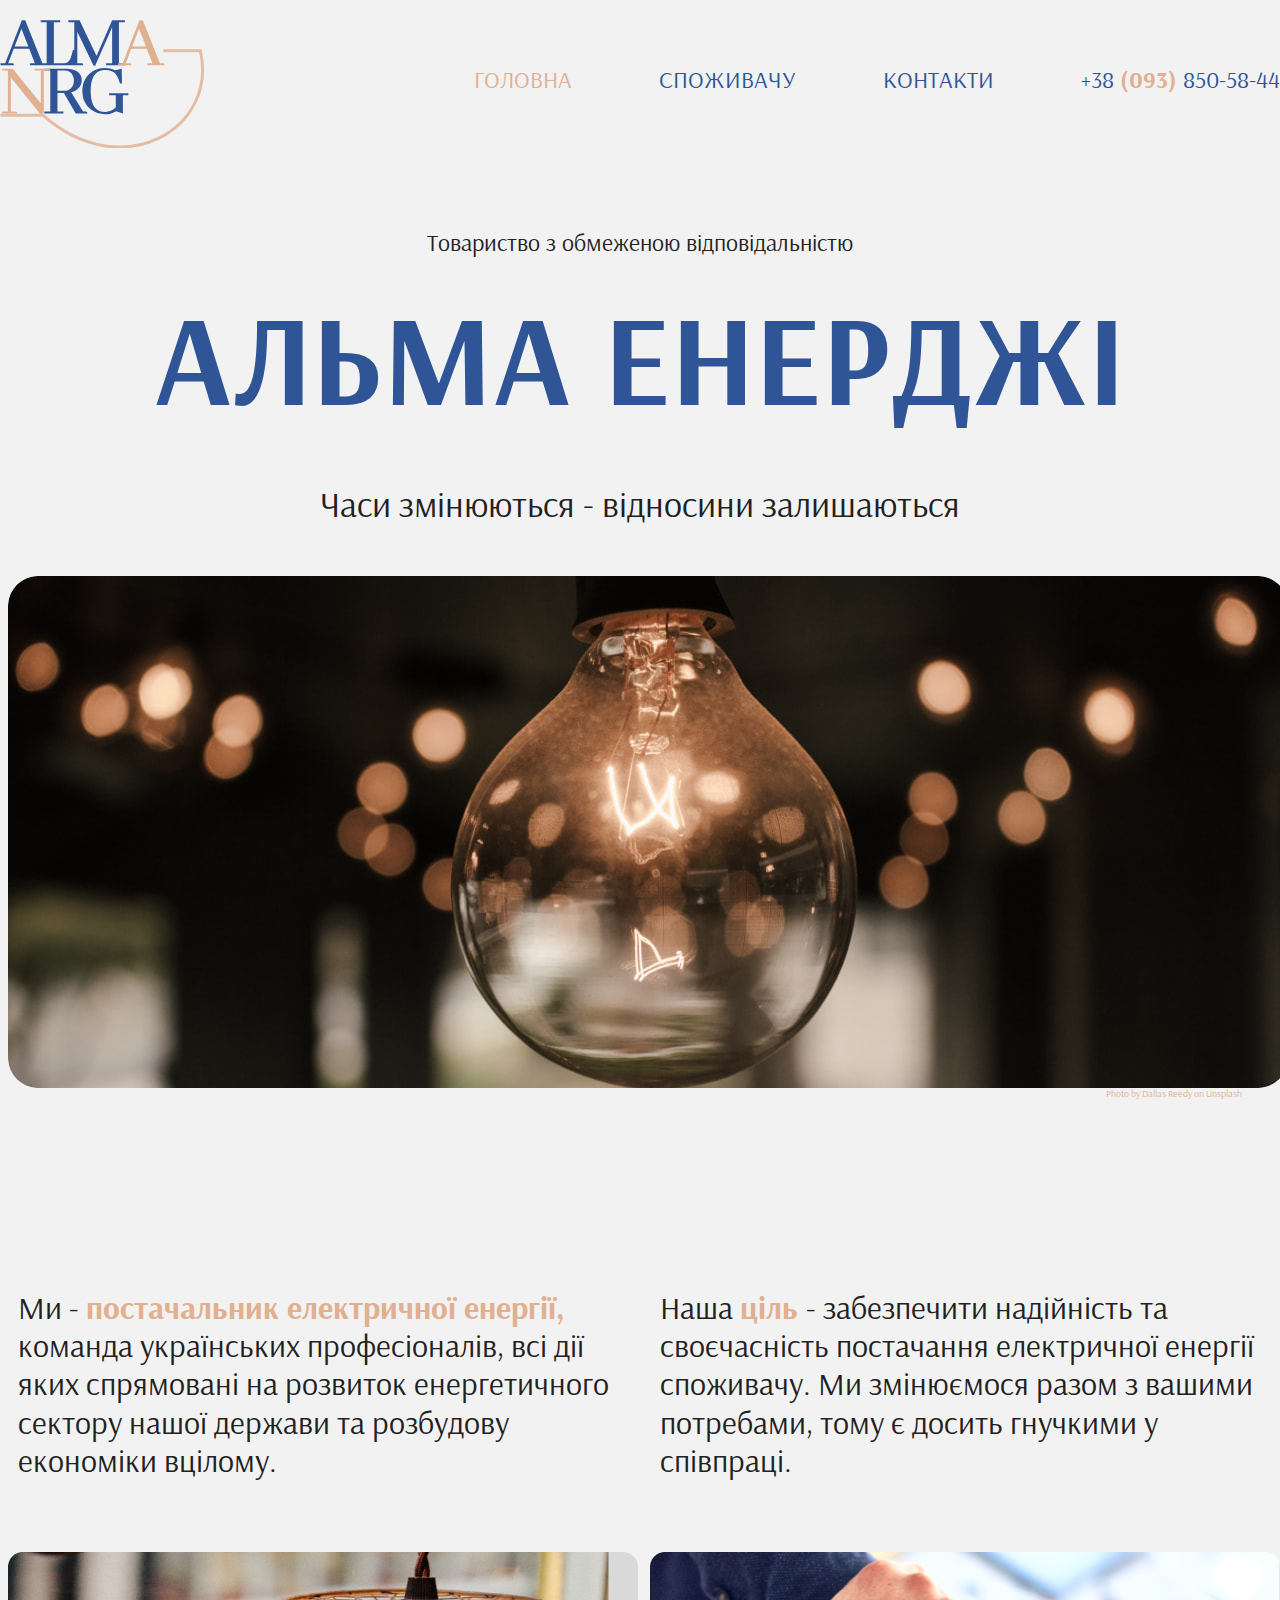
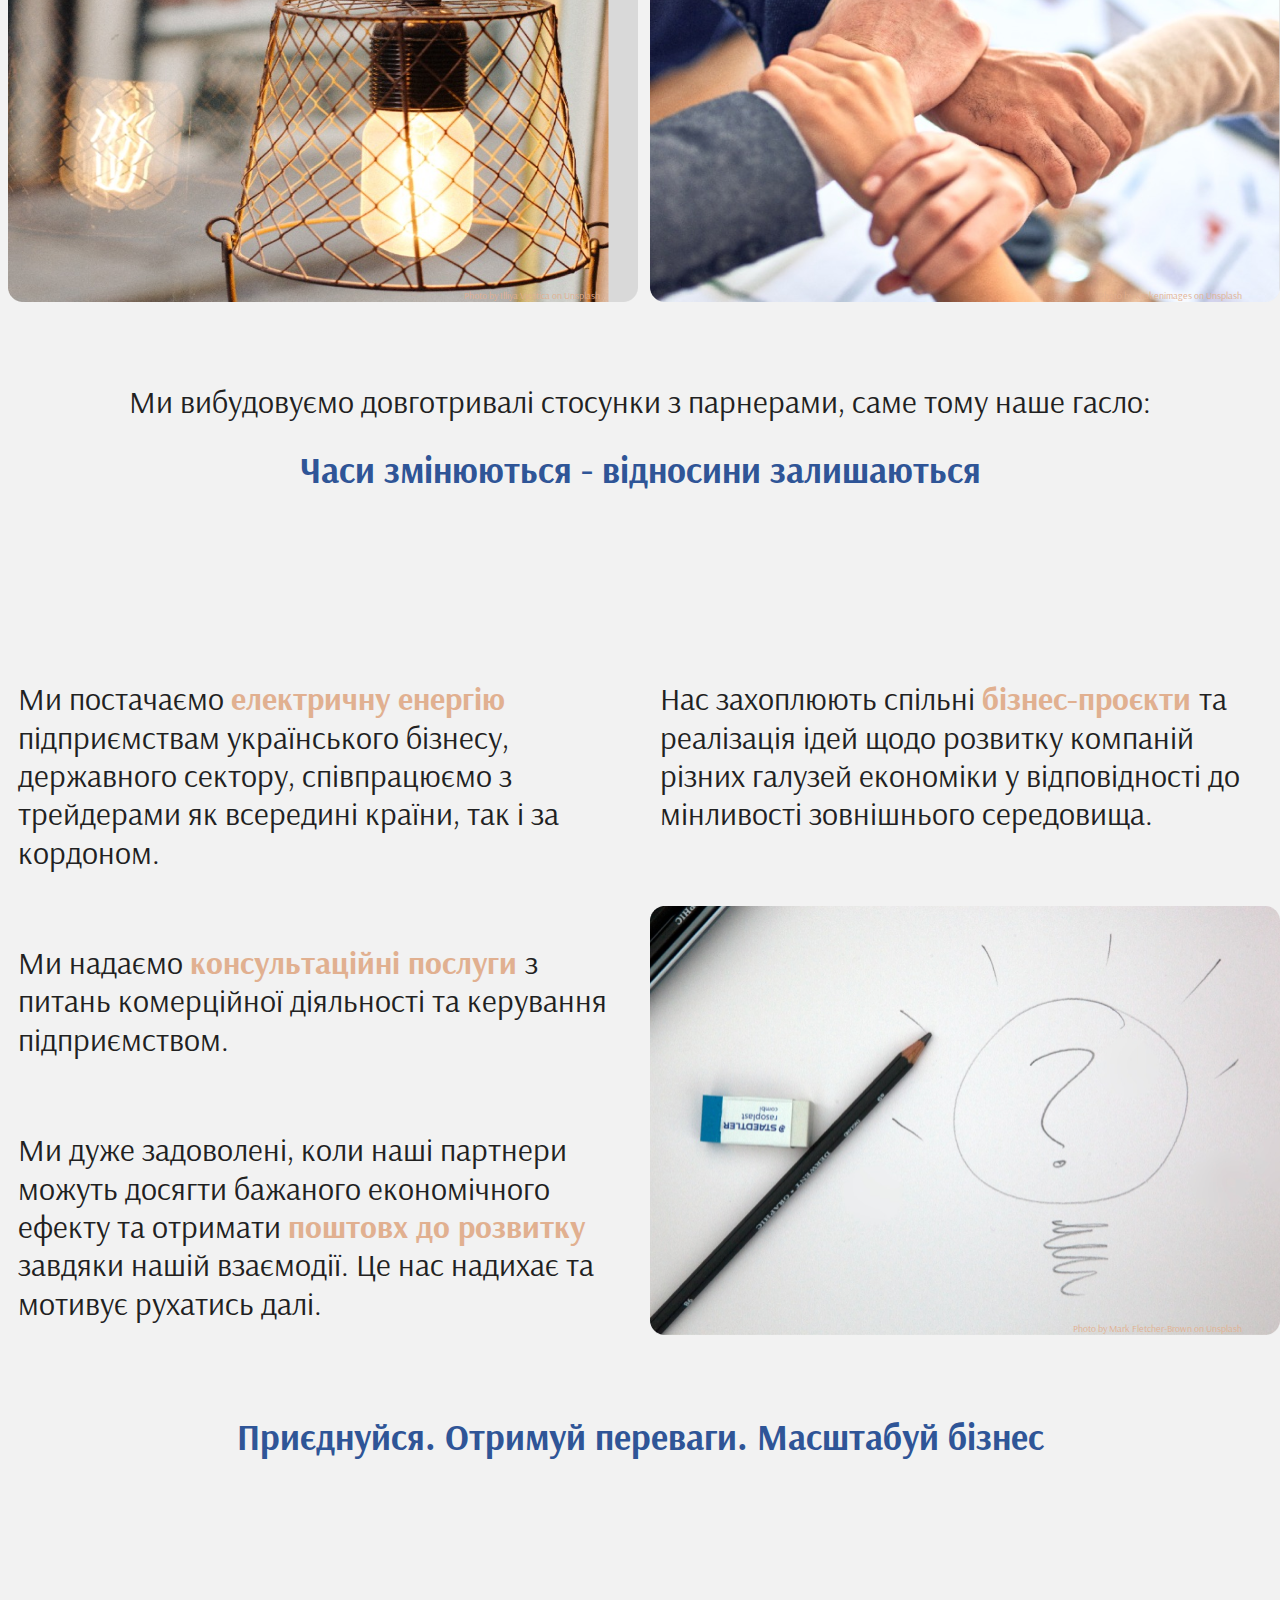
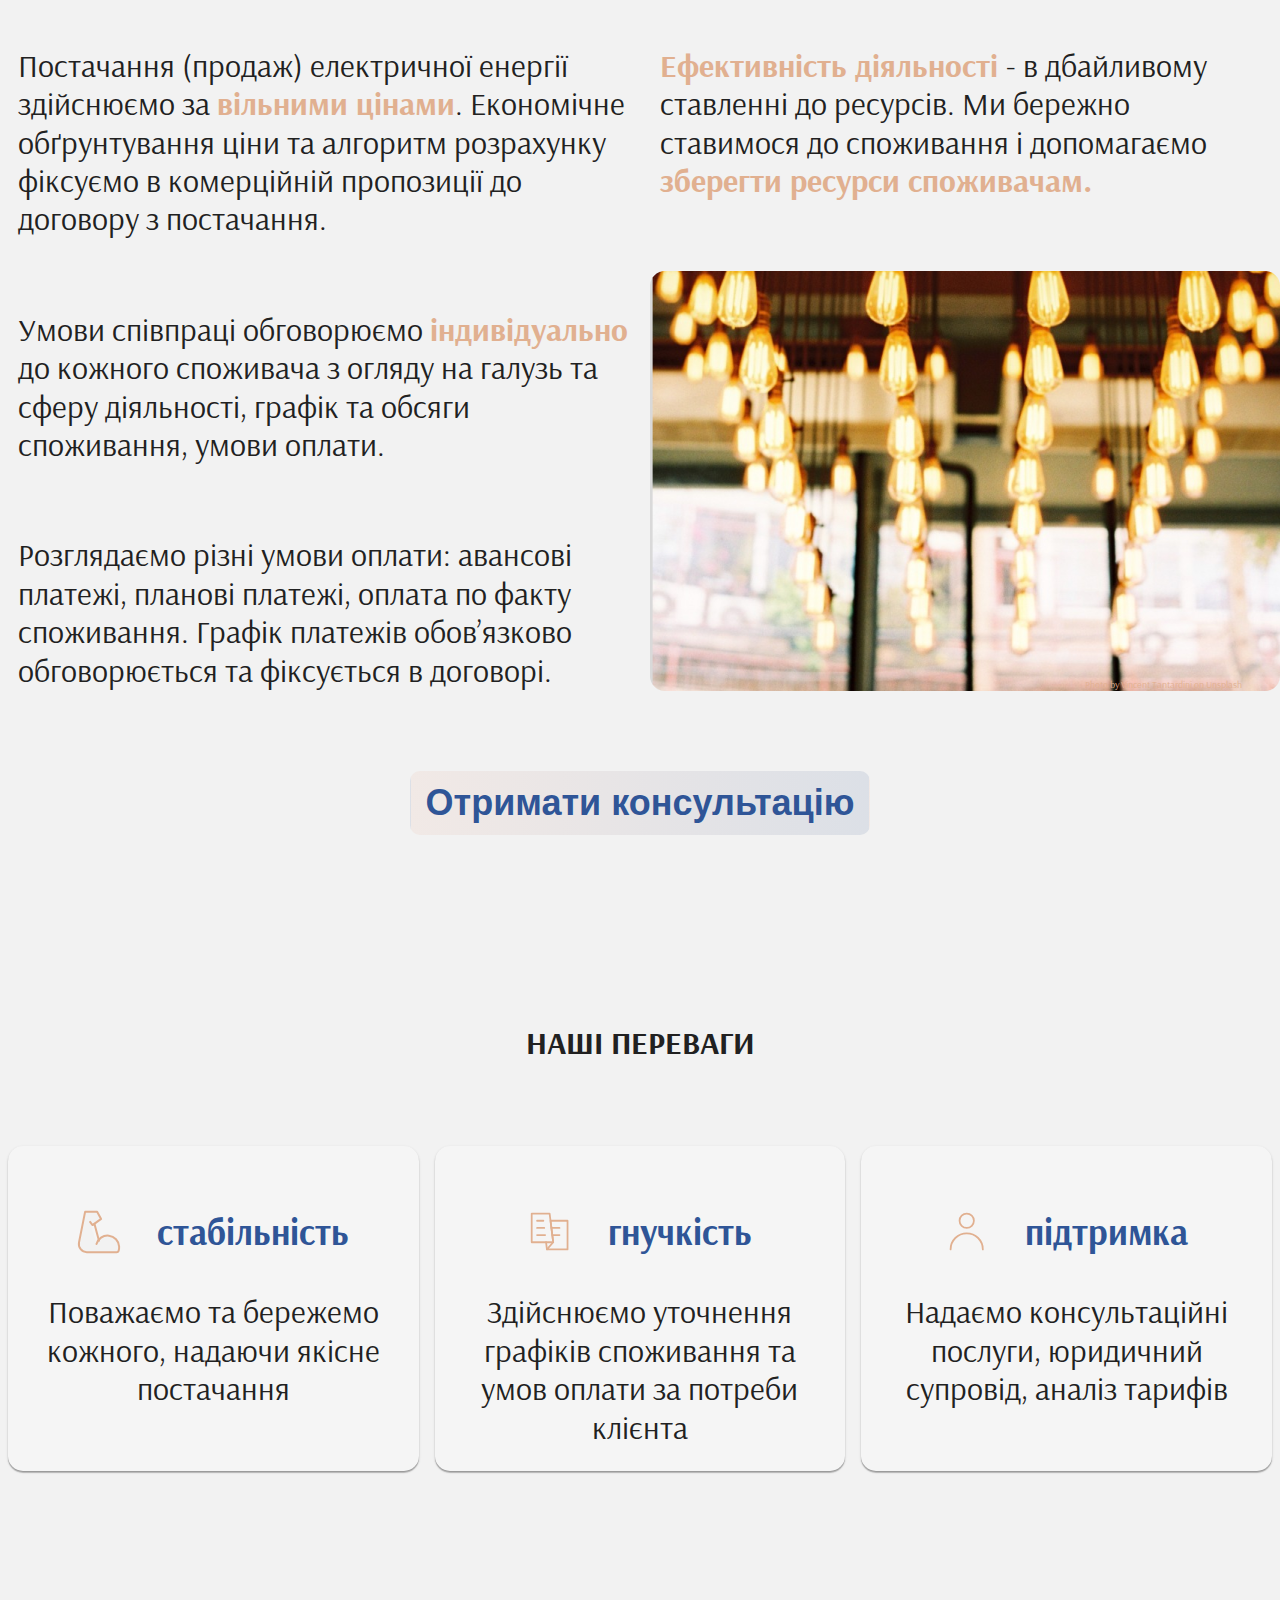
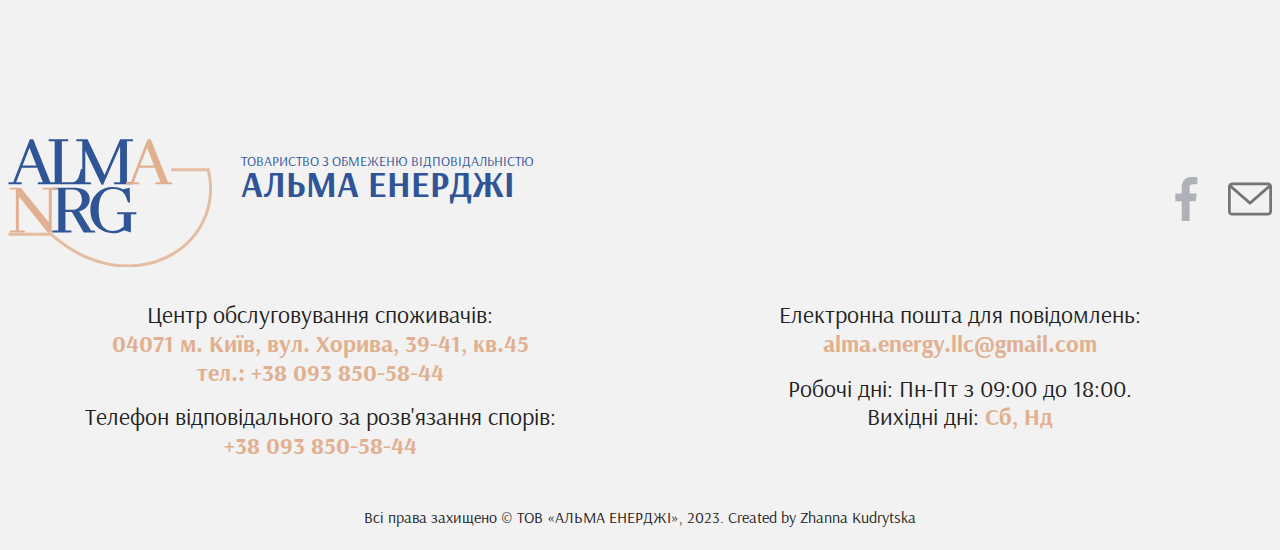
==== commit 6b710191: "Додає сторінки, інформацію та стилі" ====
--- a/index.html
+++ b/index.html
@@ -58,14 +58,14 @@
               <li class="header__item">
                 <a href="./index.html" class="header__link current">ГОЛОВНА</a>
               </li>
-              <li class="header__item">
-                <a href="./about_us.html" class="header__link">ПРО НАС</a>
-              </li>
+              <!-- <li class="header__item">
+                <a href="#about-us" class="header__link">ПРО НАС</a>
+              </li> -->
               <li class="header__item">
                 <a href="./customer.html" class="header__link">СПОЖИВАЧУ</a>
               </li>
               <li class="header__item">
-                <a href="./footer.html" class="header__link">КОНТАКТИ</a>
+                <a href="./find-us.html" class="header__link">КОНТАКТИ</a>
               </li>
               <li class="header__item">
                 <a href="tel:+380938505844" class="header__link">
@@ -83,93 +83,78 @@
       <!--Intro start-->
       <section class="intro">
         <div class="wrapper">
+
           <h3 class="intro__subtitle-1">
             Товариство з обмеженою відповідальністю
           </h3>
           <h1 class="intro__title">АЛЬМА ЕНЕРДЖІ</h1>
           <h2 class="intro__slogan">Часи змінюються - відносини залишаються</h2>
-          <div>
-            <img
-              class="intro__pic" src="./images/dallas-reedy.png"
-              alt="Photo by Dallas Reedy on Unsplash"
-              height="512"
-              width="1280"
-            />
-            <p class="intro__pic-author">Photo by Dallas Reedy on Unsplash</p>
-          </div>
+          <img class="intro__pic" width="1280" src="./images/dallas-reedy.jpg" alt="Лампа"
+          />
+          <p class="intro__pic-author">Photo by Dallas Reedy on Unsplash</p>
+        
         </div>
+
       </section>
       <!--Intro end-->
 
       <!--About us start-->
       <section class="about-us">
         <div class="wrapper">
-          <h2 class="title">про нас</h2>
+          <h2 id="about-us" class="title visually-hidden">про нас</h2>
 
           <!-- about us text -->
-          <div class="container">
-            <div class="row text">
-              <div class="column">
-                <p>
-                  Ми -
-                  <span class="colortext-secondary"
-                    >постачальник електричної енергії,</span
-                  >
-                  команда українських професіоналів, всі дії яких спрямовані на
-                  розвиток енергетичного сектору нашої держави та розбудову
-                  економіки вцілому.
-                </p>
-              </div>
-              <div class="column">
-                <p>
-                  Наша <span class="colortext-secondary"> ціль </span> -
-                  забезпечити надійність <br />та своєчасність постачання
-                  електричної енергії споживачу. <br />Ми змінюємося разом з
-                  вашими потребами, тому є досить гнучкими у співпраці.
-                </p>
-              </div>
-            </div>
+          <div class="about-us__container">
+            <ul class="about-us__list">
+                        <li class="about-us__list-item">
+                          <p class="about-us__txt">
+                              Ми -
+                              <span class="colortext-secondary"
+                                >постачальник електричної енергії,</span
+                              >
+                              команда українських професіоналів, всі дії яких спрямовані на
+                              розвиток енергетичного сектору нашої держави та розбудову
+                              економіки вцілому.
+                            </p>
+                          <img class="about-us__images"
+                              src="./images/2.png"
+                              alt="Photo-by-Illiya-Vjestica-on-Unsplash"
+                              width="630"
+                              height="350"
+                          />
+                          <p class="pic-author">Photo by Illiya Vjestica on Unsplash</p></li>
+                        <li class="about-us__list-item">
+                          <p class="about-us__txt">
+                              Наша <span class="colortext-secondary"> ціль </span> -
+                              забезпечити надійність та своєчасність постачання
+                              електричної енергії споживачу. Ми змінюємося разом з
+                              вашими потребами, тому є досить гнучкими у співпраці.
+                          </p>
+                          <img class="about-us__images"
+                              src="./images/kraken.png"
+                              alt="Photo-by-Krakenimages-on-Unsplash"
+                              width="630"
+                              height="350"
+                          />
+                          <p class="pic-author">Photo by Krakenimages on Unsplash</p>
+                        </li>
+                      </ul>  
+                      <p class="about-us__subtitel">
+                        Ми вибудовуємо довготривалі стосунки з парнерами, саме тому наше
+                        гасло:
+                      </p>
+                      <p class="slogan">
+                        <span class="colortext-primary">
+                          Часи змінюються - відносини залишаються
+                        </span>
+                      </p>
           </div>
 
-          <!-- about us pic -->
-          <div class="container">
-            <div class="row__images">
-              <div class="column">
-                <img
-                  src="./images/2.png"
-                  alt="Photo-by-Illiya-Vjestica-on-Unsplash"
-                  width="630"
-                  height="350"
-                />
-                <p class="pic-author">Photo by Illiya Vjestica on Unsplash</p>
-              </div>
-              <div class="column">
-                <img
-                  src="./images/kraken.png"
-                  alt="Photo-by-Krakenimages-on-Unsplash"
-                  width="630"
-                  height="350"
-                />
-                <p class="pic-author">Photo by Krakenimages on Unsplash</p>
-              </div>
-            </div>
-          </div>
-
-          <p class="about-us__subtitel">
-            Ми вибудовуємо довготривалі стосунки з парнерами, саме тому наше
-            гасло:
-          </p>
-          <p class="slogan">
-            <span class="colortext-primary">
-              Часи змінюються - відносини залишаються
-            </span>
-          </p>
-
-          <!-- About us text next-->
-          <div class="container">
-             <h2 class="title invisible">сфери нашої діяльності</h2>
-            <div class="row">
-              <div class="column">
+          <h2 class="title visually-hidden">сфери діяльності</h2>
+
+          <div class="about-us__container">
+            <ul class="about-us__list">
+              <li class="about-us__list-item"> 
                 <p class="about-us__txt">
                   Ми постачаємо
                   <span class="colortext-secondary"> електричну енергію </span>
@@ -182,24 +167,23 @@
                   <span class="colortext-secondary">
                     консультаційні послуги
                   </span>
-                  з питань комерційної діяльності та керування підприємством.
-                </p>
-                <p class="about-us__txt-last">
-                  Нас захоплюють спільні
+                  з питань комерційної діяльності та керування підприємством.                     
+                </p>
+                <p class="about-us__txt last">
+                     Ми дуже задоволені, коли наші партнери можуть досягти бажаного
+                  економічного ефекту та отримати
+                  <span class="colortext-secondary">поштовх до розвитку</span>
+                  завдяки нашій взаємодії. Це нас надихає та мотивує рухатись
+                  далі.           
+                </p>
+              </li>
+              <li class="about-us__list-item">
+                <p class="about-us__txt">
+                   Нас захоплюють спільні
                   <span class="colortext-secondary"> бізнес-проєкти </span> та
                   реалізація ідей щодо розвитку компаній різних галузей
                   економіки у відповідності до мінливості зовнішнього
                   середовища.
-                </p>
-              </div>
-
-              <div class="column two">
-                <p class="about-us__txt-last">
-                  Ми дуже задоволені, коли наші партнери можуть досягти бажаного
-                  економічного ефекту та отримати
-                  <span class="colortext-secondary">поштовх до розвитку</span>
-                  завдяки нашій взаємодії. Це нас надихає та мотивує рухатись
-                  далі.
                 </p>
                 <img
                   src="./images/mark-fletcher-brown.png"
@@ -211,40 +195,39 @@
                 <p class="pic-author">
                   Photo by Mark Fletcher-Brown on Unsplash
                 </p>
-              </div>
-            </div>
+              </li>
+            </ul>
+            <p class="slogan"><span class="colortext-primary">
+              Приєднуйся. Отримуй переваги. Масштабуй бізнес
+              </span>
+            </p>
           </div>
-          <p class="slogan">
-            <span class="colortext-primary">
-              Приєднуйся. Отримуй переваги. Масштабуй бізнес
-            </span>
-          </p>
-
-          <h2 class="title invisible">постачання електричної енергії</h2>
-
-          <div class="container">
-            <div class="row">
-              <div class="column">
-                <p class="about-us-next__txt">
+
+          <h2 class="title visually-hidden">постачання електричної енергії</h2>
+
+          <div class="about-us__container last">
+             <ul class="about-us__list">
+              <li class="about-us__list-item"> 
+                <p class="about-us__txt">
                   Постачання (продаж) електричної енергії здійснюємо за
                   <span class="colortext-secondary">вільними цінами</span>.
                   Економічне обґрунтування ціни та алгоритм розрахунку фіксуємо
                   в комерційній пропозиції до договору з постачання.
                 </p>
-                <p class="about-us-next__txt">
+                <p class="about-us__txt">
                   Умови співпраці обговорюємо
                   <span class="colortext-secondary">індивідуально</span>
                   до кожного споживача з огляду на галузь та сферу діяльності,
                   графік та обсяги споживання, умови оплати.
                 </p>
-                <p class="about-us-next__txt">
+                <p class="about-us__txt last">
                   Розглядаємо різні умови оплати: авансові платежі, планові
                   платежі, оплата по факту споживання. Графік платежів
                   обов’язково обговорюється та фіксується в договорі.
                 </p>
-              </div>
-              <div class="column two">
-                <p class="about-us-next__txt">
+              </li>
+              <li class="about-us__list-item">
+                <p class="about-us__txt">
                   <span class="colortext-secondary">
                     Ефективність діяльності
                   </span>
@@ -264,9 +247,8 @@
                 <p class="pic-author">
                   Photo by Vincent Tantardini on Unsplash
                 </p>
-              </div>
-            </div>           
-          </div>     
+              </li>
+             </ul>        
             <button type="button" class="button">Отримати консультацію</button>
         </div>
       </section>
@@ -277,57 +259,36 @@
               <div class="wrapper">
                 <h2 class="title">наші переваги</h2>
 
-                <div class="benefits__wrap">
-                  <div class="benefits__card">
-                    <div class="benefits__card-pic">
-                      <img
-                        src="./icons/icon_muscle.svg"
-                        alt="stability"
-                        class="benefits__card-muscule"
-                      />
-                      <p class="benefits__card-title">
-                        <span class="colortext-primary">стабільність</span>
-                      </p>
-                    </div>
-                    <p class="benefits__card-descr">
-                      Поважаємо та бережемо кожного, надаючи якісне постачання
-                    </p>
-                  </div>
-
-                  <div class="benefits__card">
-                    <div class="benefits__card-pic">
-                      <img
-                        src="./icons/icon_newspaper-folding.svg"
-                        alt="flexibility"
-                        class="benefits__card-muscule"
-                      />
-                      <p class="benefits__card-title">
+                <ul class="benefits__list">                
+                  <li class="benefits__card">
+                      <p class="benefits__card-title stability">
+                          <span class="colortext-primary">стабільність</span>
+                      </p>
+                      <p class="benefits__card-descr">
+                        Поважаємо та бережемо кожного, надаючи якісне постачання
+                      </p>   
+                  </li>
+
+                  <li class="benefits__card">
+                      <p class="benefits__card-title flexibility">
                         <span class="colortext-primary"> гнучкість </span>
                       </p>
-                    </div>
-                    <p class="benefits__card-descr">
+                      <p class="benefits__card-descr">
                       Здійснюємо уточнення графіків споживання та умов оплати за
                       потреби клієнта
-                    </p>
-                  </div>
-
-                  <div class="benefits__card">
-                    <div class="benefits__card-pic">
-                      <img
-                        src="./icons/icon_user.svg"
-                        alt="support"
-                        class="benefits__card-muscule"
-                      />
-                      <p class="benefits__card-title">
+                      </p>
+                  </li>
+
+                  <li class="benefits__card">
+                      <p class="benefits__card-title support">
                         <span class="colortext-primary"> підтримка </span>
                       </p>
-                    </div>
-                    <p class="benefits__card-descr">
+                      <p class="benefits__card-descr">
                       Надаємо консультаційні послуги, юридичний супровід, аналіз
                       тарифів
-                    </p>
-                  </div>
-              </div>
+                      </p>
+                  </li>
+              </ul>
       </section>
       <!--Benefits end-->
     </main>
@@ -335,7 +296,7 @@
     <!-- Footer start -->
     <footer class="footer">
       <div class="wrapper">
-        <h2 class="title invisible">контакти</h2>
+        <h2 class="title visually-hidden">контакти</h2>
         <!-- logo nav -->
         <div class="footer__nav">
           <div class="footer__nav-logo">  
--- a/css/style.css
+++ b/css/style.css
@@ -3,9 +3,10 @@
     --background-color: #F2F2F2;
     --primary-color: #2f5597;
     --secondary-color: #e1b090;
-    --text-color: #000000;
-    --title-color: #000000;
-    /* --slogan-color:  #2f5597;  */
+    --text-color: #212121;
+    --title-color: #212121;
+
+    --slogan-color: #2f5597;
 }
 
 /* Основні стилі, також дивись в html розділ head>style */
@@ -46,36 +47,40 @@
     color: var(--primary-color);
 }
 
+img {
+    display: block;
+}
+
+section {
+    padding-top: 94px;
+    padding-bottom: 94px;
+}
+
 .wrapper {
     max-width: 1280px;
-    margin: 0px auto;
+    margin-top: 0;
+    margin-right: auto;
+    margin-bottom: 0;
+    margin-left: auto;
 }
 
 .title {
+    margin-bottom: 84px;
     font-weight: 700px;
     font-size: 32px;
     text-transform: uppercase;
     text-align: center;
-    padding: 164px 0px 84px 0px;
-}
-
-.title.invisible {
-    padding: 0;
-    opacity: 0;
-}
-
-.title.current-page {
-    color: transparent;
 }
 
 .button {
     display: block;
     border: 1px solid transparent;
+    background-image: linear-gradient(to right, rgba(255, 176, 144, 0.1), rgba(47, 85, 151, 0.1));
+
     border-radius: 10px;
     padding: 10px 15px;
     margin-left: auto;
     margin-right: auto;
-    margin-bottom: 20px;
     font-weight: 700;
     color: var(--primary-color);
     font-size: 36px;
@@ -88,6 +93,24 @@
 .button:active {
     color: var(--primary-color);
     box-shadow: 0px 4px 4px 0px rgba(0, 0, 0, 0.25);
+}
+
+.slogan {
+    text-align: center;
+}
+
+.visually-hidden {
+    position: absolute;
+    width: 1px;
+    height: 1px;
+    margin: -1px;
+    border: 0;
+    padding: 0;
+
+    white-space: nowrap;
+    clip-path: inset(100%);
+    clip: rect(0 0 0 0);
+    overflow: hidden;
 }
 
 /* Header styles start */
@@ -125,8 +148,10 @@
 }
 
 .header__link {
-    font-size: 24px;
-    line-height: auto;
+    display: block;
+    font-size: 24px;
+    padding-top: 30px;
+    padding-bottom: 30px;
     color: var(--primary-color);
 }
 
@@ -147,46 +172,46 @@
 /* Intro styles start */
 
 .intro {
-    min-height: 990px;
+    padding-top: 220px;
+    background-color: var(--background-color);
     background-size: cover;
-    align-content: center;
 }
 
 .intro__subtitle-1 {
-    padding-top: 220px;
+    margin-bottom: 24px;
+    font-weight: 400;
+    font-size: 24px;
     color: var(--title-color);
-    font-weight: 400;
-    font-size: 24px;
-    text-align: center;
-    padding-bottom: 24px;
+    text-align: center;
 }
 
 .intro__title {
-    color: var(--primary-color);
+    margin-bottom: 48px;
     font-weight: 700;
     font-size: 128px;
-    text-align: center;
-    padding-bottom: 48px;
+    color: var(--primary-color);
+    text-align: center;
+}
+
+.intro__pic {
+    background-color: rgba(255, 250, 250, 0.25);
+    border-radius: 30px;
 }
 
 .intro__slogan {
-    color: var(--title-color);
+    margin-bottom: 50px;
     font-weight: 400;
     font-size: 36px;
-    text-align: center;
-    padding-bottom: 50px;
-}
-
-.intro__pic {
-    display: block;
+    color: var(--title-color);
+    text-align: center;
 }
 
 .intro__pic-author {
+    padding-right: 30px;
     font-weight: 400px;
     font-size: 10px;
     color: var(--secondary-color);
     text-align: right;
-    padding-right: 30px;
 }
 
 /* Intro styles end */
@@ -196,43 +221,41 @@
 
 .about-us {
     min-height: 100vh;
-    background-size: cover;
-}
-
-.container {
+}
+
+.about-us__container {
+    margin-bottom: 188px;
+}
+
+.about-us__list {
+    display: flex;
+    flex-wrap: wrap;
+    margin-bottom: 68px;
+    justify-content: space-between;
     font-weight: 400px;
     font-size: 32px;
 }
 
-.row {
-    display: flex;
-    flex-wrap: wrap;
-    justify-content: space-between;
-    padding-bottom: 68px;
-}
-
-.column {
-    width: 630px;
-    min-height: 1px;
-    flex: 0 0 48%;
-    justify-content: flex-end;
-    padding-left: 0px;
-    padding-right: 0px;
-}
-
-.row__images {
-    display: flex;
-    flex-wrap: wrap;
-    justify-content: space-between;
+.about-us__list-item {
+    width: calc((100% - 20px) / 2);
+    padding-bottom: 12px;
+}
+
+.about-us__txt {
+    margin-bottom: 72px;
+    padding-left: 10px;
+}
+
+.last {
+    margin-bottom: 0;
 }
 
 .pic-author {
     font-size: 10px;
     color: var(--secondary-color);
     text-align: right;
-    margin-top: -20px;
+    margin-top: -12px;
     padding-right: 30px;
-    padding-bottom: 42px;
 }
 
 .about-us__subtitel {
@@ -240,28 +263,7 @@
     text-align: center;
     font-weight: 400px;
     font-size: 32px;
-    padding-bottom: 28px;
-}
-
-.slogan {
-    text-align: center;
-    padding-bottom: 172px;
-}
-
-.about-us__txt {
-    padding-bottom: 72px;
-}
-
-.about-us-next__txt {
-    padding-bottom: 48px;
-}
-
-.about-us__txt-last {
-    padding-bottom: 36px;
-}
-
-.column.two>.pic-author {
-    padding-bottom: 0;
+    margin-bottom: 28px;
 }
 
 /* About us styles end */
@@ -276,36 +278,6 @@
 
 
 
-
-/* Customer styles start */
-.customer .title {
-    opacity: 0;
-}
-
-.customer__txt {
-    padding-bottom: 48px;
-}
-
-.container-with-button {
-    padding-bottom: 172px;
-}
-
-.customer__law-txt {
-    padding-bottom: 40px;
-}
-
-.customer__law-list {
-    padding: 0;
-    margin: 0;
-}
-
-.law-item {
-    padding-bottom: 24px;
-}
-
-/* Customer styles end */
-
-
 /* Benefits start */
 
 .benefits {
@@ -313,31 +285,58 @@
     margin-bottom: 164px;
 }
 
-.benefits__wrap {
+.benefits__list {
     display: grid;
     grid-template-columns: repeat(3, 1fr);
     grid-column-gap: 16px;
 }
 
 .benefits__card {
+    padding-top: 24px;
+    padding-right: 12px;
+    padding-bottom: 24px;
+    padding-left: 12px;
+    background-color: whitesmoke;
     border: 1px solid transparent;
     border-radius: 15px;
-    box-shadow: 0px 4px 4px 0px rgba(0, 0, 0, 0.25);
-    padding: 20px 12px;
+    box-shadow: 0px 2px 1px 0px rgba(0, 0, 0, 0.20),
+        0px 1px 1px 0px rgba(0, 0, 0, 0.14),
+        0px 1px 3px 0px rgba(0, 0, 0, 0.12);
+
     font-size: 32px;
     text-align: center;
 }
 
 .benefits__card-title {
-    display: inline-block;
+    display: inline-flex;
+    align-items: center;
     line-height: 3.38;
 }
 
+.benefits__card-title::before {
+    content: '';
+    width: 44px;
+    height: 44px;
+    background-size: contain;
+    margin-right: 36px;
+}
+
+.benefits__card-title.stability::before {
+    background-image: url(../icons/icon_muscle.svg);
+}
+
+.benefits__card-title.flexibility::before {
+    background-image: url(../icons/icon_newspaper-folding.svg);
+}
+
+.benefits__card-title.support::before {
+    background-image: url(../icons/icon_user.svg);
+}
+
 /* Benefits end */
 
 
 /* Footer style start */
-
 
 .footer__nav {
     display: flex;
@@ -351,11 +350,15 @@
     justify-content: flex-start;
 }
 
+.logo-pic {
+    margin-right: 28px;
+}
+
 .logo-txt {
     color: var(--primary-color);
     text-transform: uppercase;
     margin-top: 24px;
-    margin-left: 28px;
+
     line-height: 0.9;
 }
 
@@ -398,26 +401,180 @@
 }
 
 .footer__address {
-    margin-bottom: 68px;
+    margin-bottom: 48px;
 }
 
 .footer__all-right-reserved {
     text-align: center;
-    margin-bottom: 15px;
-
-    /* Footer style end */
-}
-
-.map {
+    padding-bottom: 15px;
+}
+
+.customer.footer {
+    background-color: rgba(255, 176, 144, 0.1);
+    padding-top: 20px;
+}
+
+/* Footer style end */
+
+/* Customer pages styles start */
+
+.customer.page {
+    padding-top: 340px;
+    background-image: linear-gradient(to right, rgba(255, 255, 255, 0.6), rgba(255, 255, 255, 0.7)), url(../images/Lamp.jpg);
+    background-position: center;
+    background-repeat: no-repeat;
+    background-size: cover;
+}
+
+.customer-information-list {
+    display: flex;
+    flex-wrap: wrap;
+    padding-top: 10px;
+    padding-right: 10px;
+    padding-bottom: 10px;
+    padding-left: 10px;
+    justify-content: space-between;
+}
+
+.customer-information-list-item {
+    width: calc((100% - 60px) / 3);
+    background-color: whitesmoke;
+    padding-top: 32px;
+    padding-right: 12px;
+    padding-bottom: 16px;
+    padding-left: 12px;
+    margin-bottom: 24px;
+    border-radius: 5px;
+    box-shadow: 0px 2px 1px 0px rgba(0, 0, 0, 0.20),
+        0px 1px 1px 0px rgba(0, 0, 0, 0.14),
+        0px 1px 3px 0px rgba(0, 0, 0, 0.12);
+}
+
+.customer-information-list-item:nth-last-child(-n+3) {
+    margin-bottom: 0;
+}
+
+.customer-information-title {
+    margin-bottom: 28px;
+    font-size: 32px;
+    color: var(--primary-color);
+}
+
+.customer-information-txt {
+    margin-bottom: 24px;
+    font-size: 24px;
+}
+
+.link-get-more {
+    padding-top: 16px;
+    padding-bottom: 16px;
+    font-size: 20px;
+    font-weight: 700;
+}
+
+.link-get-more:hover,
+.link-get-more:focus {
+    color: var(--secondary-color);
+}
+
+.customer.law {
+    color: var(--text-color);
+    font-size: 24px;
+    background-image: linear-gradient(to right, rgba(255, 255, 255, 0.2), rgba(255, 255, 255, 0.5));
+    background-position: center;
+    background-repeat: no-repeat;
+    background-size: cover;
+}
+
+.law-item {
+    margin-bottom: 24px;
+}
+
+.customer__law-list {
+    margin-bottom: 94px;
+}
+
+/* Customer Tarif styles start */
+
+.tarif {
+    padding-top: 220px;
+    color: var(--text-color);
+    font-size: 24px;
+}
+
+.tarif-item {
+    margin-bottom: 24px;
+}
+
+
+/* Commercial proposal styles start*/
+
+.commercial.proposal {
+    background-color: var(--background-color);
+    background-image: linear-gradient(to right, rgba(255, 255, 255, 0.4), rgba(255, 255, 255, 0.8));
+    background-position: center;
+    background-repeat: no-repeat;
+    background-size: cover;
+}
+
+/* Working-on styles start */
+
+.working-on {
+    padding-top: 220px;
+    height: 100vh;
+    color: var(--text-color);
+    font-size: 24px;
+    text-align: center;
+}
+
+.working-on-txt {
+    display: flex;
+    margin-top: 25%;
+    align-items: center;
+    justify-content: center;
+}
+
+.working-on-txt::after {
+    content: '';
+    width: 124px;
+    height: 124px;
+    margin-left: 10px;
+    background-size: contain;
+    background-repeat: no-repeat;
+    background-position: center;
+}
+
+.working-on-txt::after {
+    background-image: url(../icons/magic.png);
+}
+
+/* Working on styles end */
+
+/* Find-us page styles start */
+
+.find-us {
+
+    padding-top: 220px;
+    padding-bottom: 60px;
+    /* background-size: cover; */
+}
+
+.find-us .map {
     display: block;
-    margin-left: auto;
-    margin-right: auto;
-    margin-bottom: 40px;
-}
-
-.footer__contacts-txt-address {
-    margin-left: auto;
-    margin-right: auto;
-    margin-bottom: 15px;
-
-}+    width: 1280px;
+    height: 600px;
+
+    box-shadow: 1px 5px 5px 5px rgba(0, 0, 0, 0.07),
+        1px 5px 5px 5px rgba(0, 0, 0, 0.07),
+        1px 5px 5px 5px rgba(0, 0, 0, 0.05);
+}
+
+/* Find-us page styles end */
+
+
+/* 
+
+@media screen and (max-width: 1300px) 
+.main {
+    padding:
+} */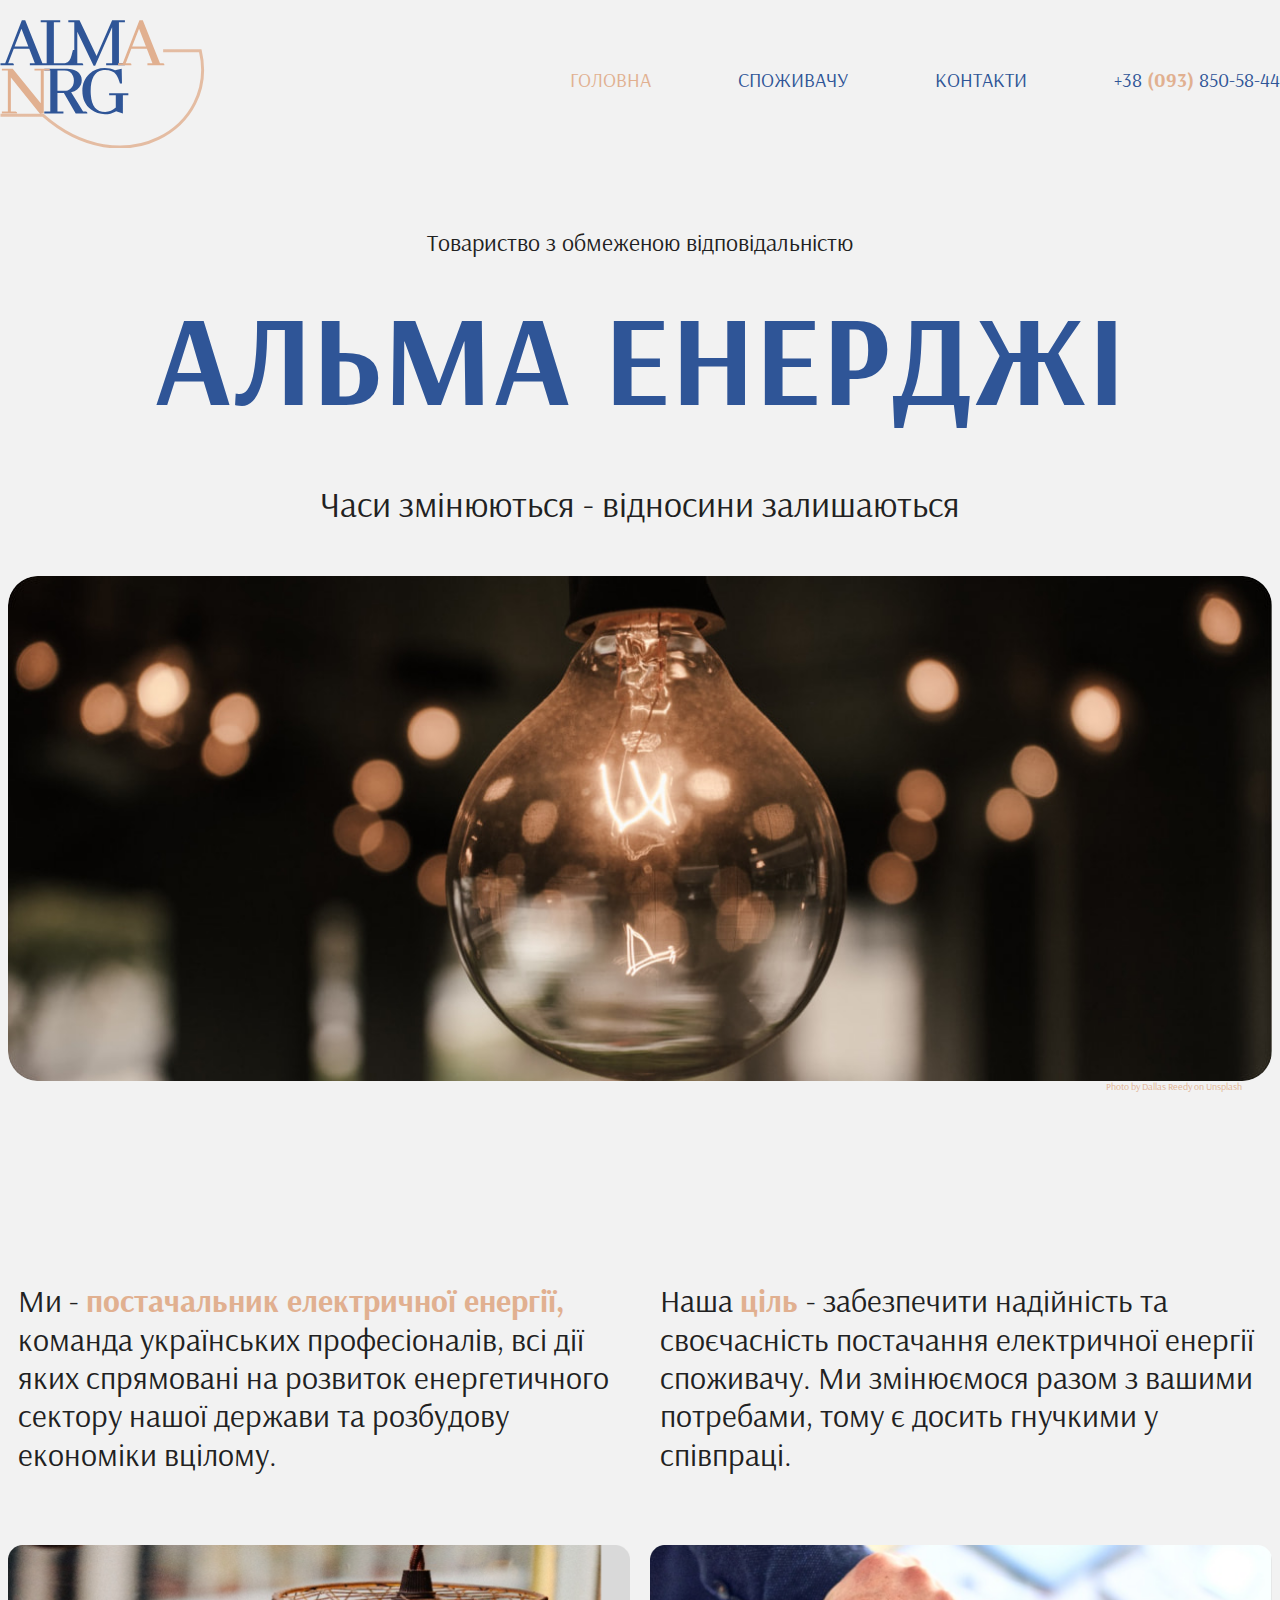
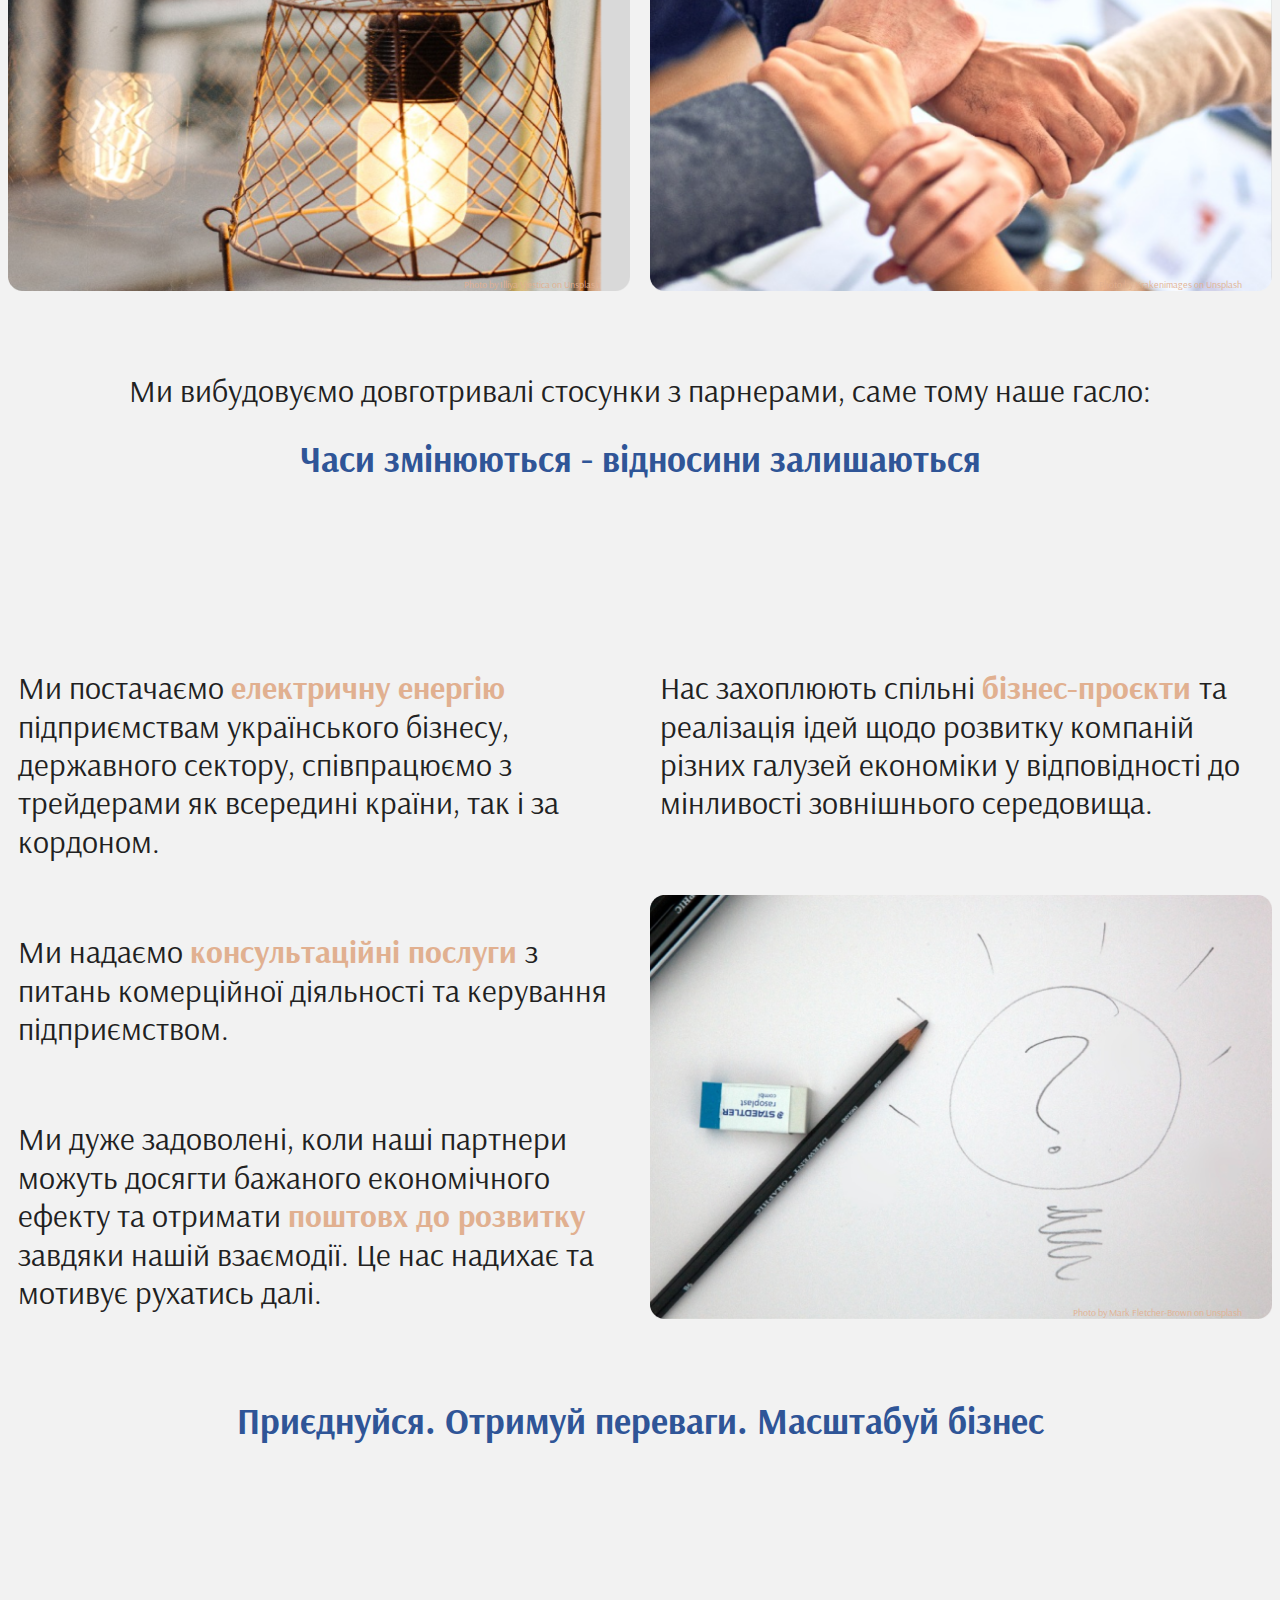
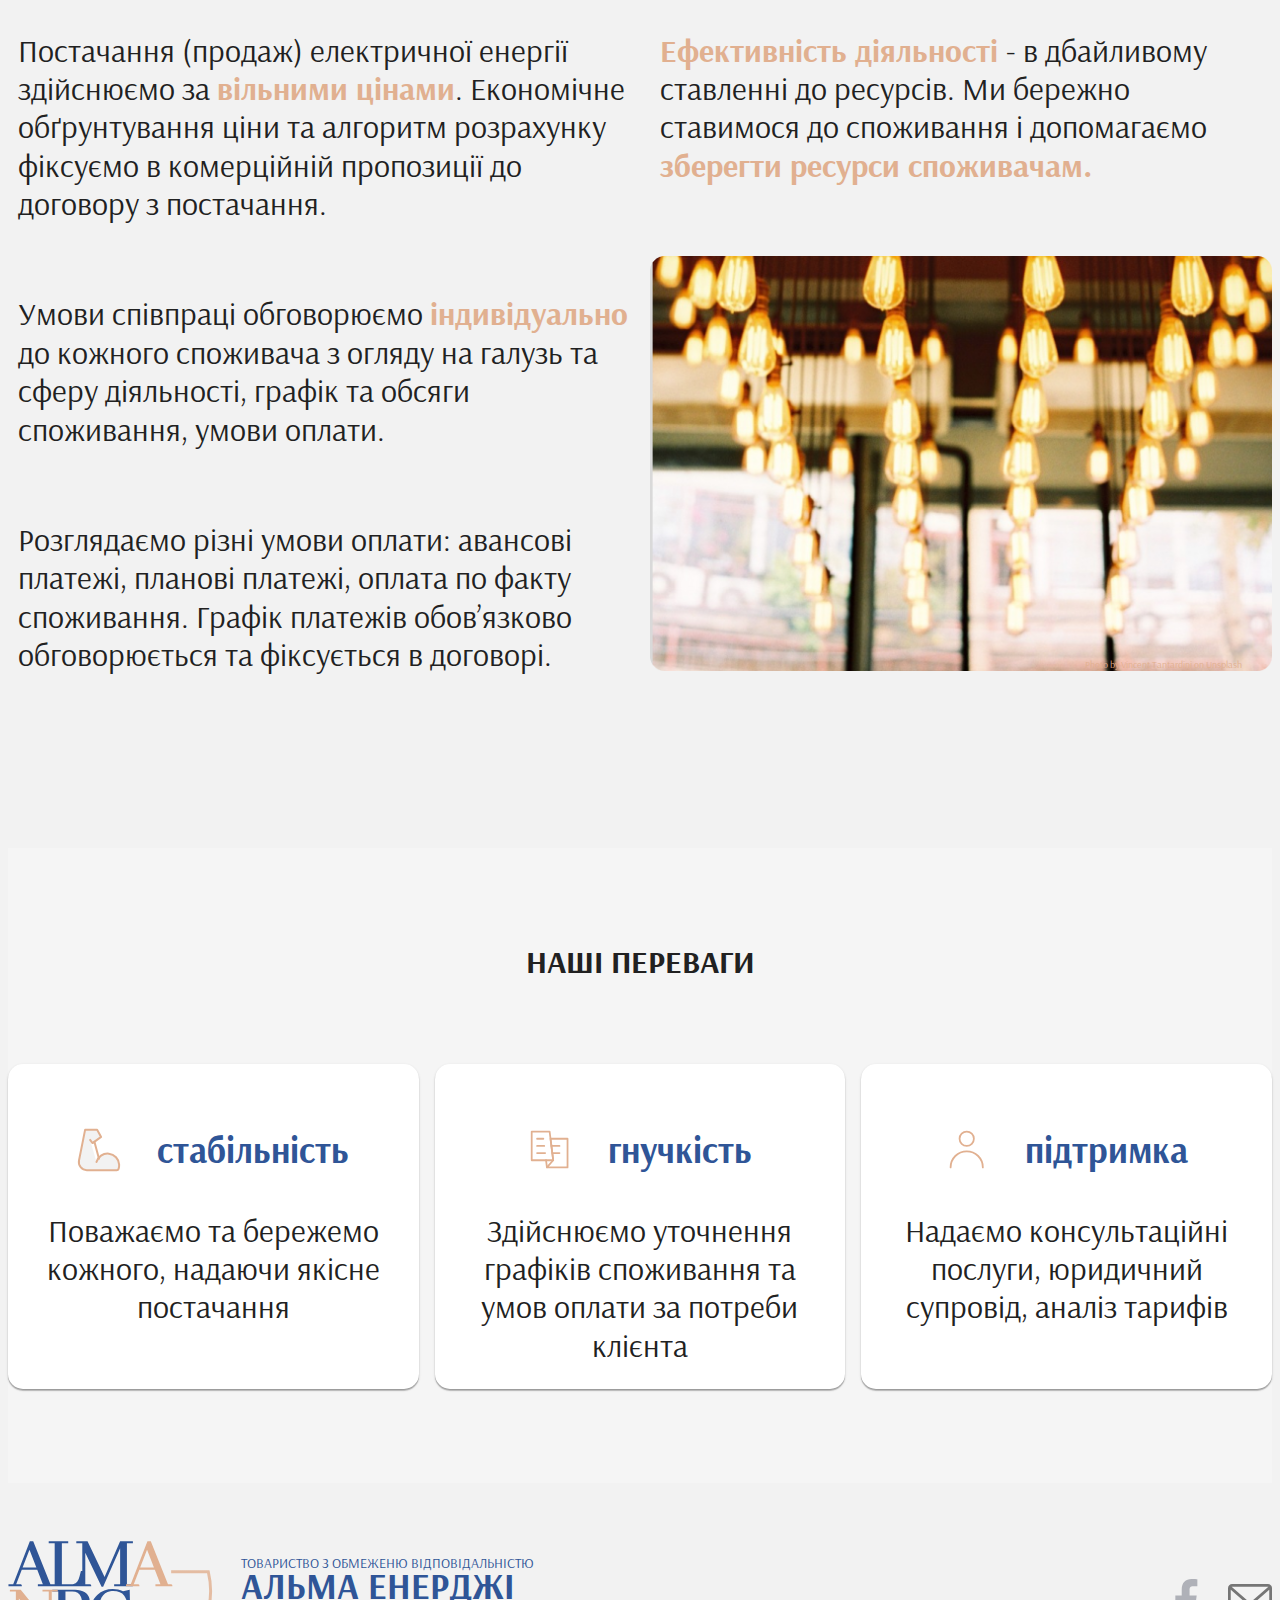
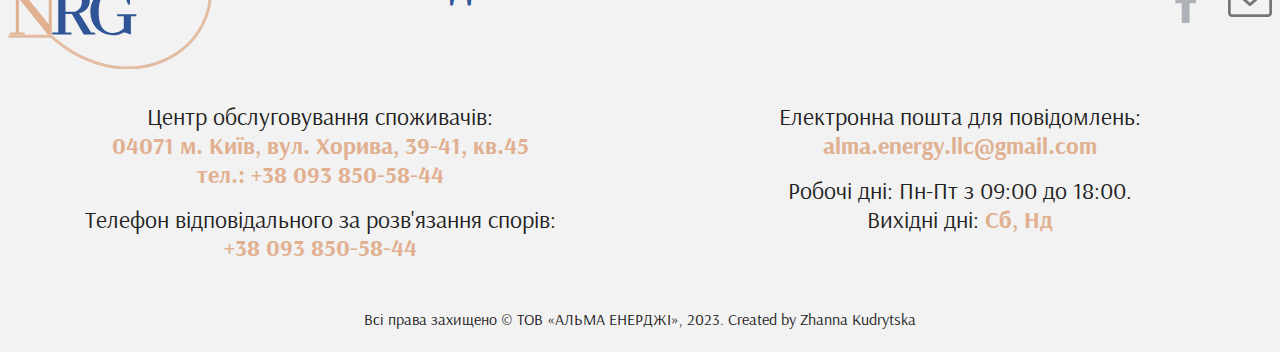
==== commit 59ff36a8: "Додає інформацію для користувача" ====
--- a/index.html
+++ b/index.html
@@ -21,7 +21,7 @@
       referrerpolicy="no-referrer"
     />
     <link rel="stylesheet" href="./css/style.css" />
-    <style>
+    <!-- <style>
       .colortext-secondary {
         color: #e1b090; /* color */
         font-weight: 700; /* bold */
@@ -30,9 +30,8 @@
       .colortext-primary {
         font-weight: 700; /* bold */
         color: #2f5597; /* color */
-        font-size: 36px; /* size */
-      }
-    </style>
+        }
+    </style> -->
   </head>
   <body>
     <!--Header start-->
@@ -73,6 +72,13 @@
                 </a>
               </li>
             </ul>
+
+            <button class="humburger">
+              <span class="humburger-top"></span>
+              <span class="humburger-middle"></span>
+              <span class="humburger-bottom"></span>
+            </button>
+
           </nav>
         </div>
       </div>
@@ -120,7 +126,7 @@
                               src="./images/2.png"
                               alt="Photo-by-Illiya-Vjestica-on-Unsplash"
                               width="630"
-                              height="350"
+                             
                           />
                           <p class="pic-author">Photo by Illiya Vjestica on Unsplash</p></li>
                         <li class="about-us__list-item">
@@ -134,7 +140,7 @@
                               src="./images/kraken.png"
                               alt="Photo-by-Krakenimages-on-Unsplash"
                               width="630"
-                              height="350"
+                             
                           />
                           <p class="pic-author">Photo by Krakenimages on Unsplash</p>
                         </li>
@@ -189,7 +195,7 @@
                   src="./images/mark-fletcher-brown.png"
                   alt="Photo by Mark Fletcher-Brown on Unsplash"
                   class="about-us__pic"
-                  height="430"
+                
                   width="630"
                 />
                 <p class="pic-author">
@@ -241,7 +247,7 @@
                   src="./images/vincent-tantardini.png"
                   alt="Photo by Vincent
                 Tantardini on Unsplash"
-                  height="420"
+                  
                   width="630"
                 />
                 <p class="pic-author">
@@ -249,7 +255,7 @@
                 </p>
               </li>
              </ul>        
-            <button type="button" class="button">Отримати консультацію</button>
+            <!-- <button type="button" class="button">Отримати консультацію</button> -->
         </div>
       </section>
       <!-- About us end -->
@@ -318,13 +324,13 @@
               <li class="item"><a href="https://www.facebook.com" aria-label="Сторінка на фейбук"
                   target="_blank"
                   rel="noopener noreferrer nofollow">
-                  <img src="./icons/facebook 1.svg" width="44" height="44"/>
+                  <img src="./icons/facebook 1.svg" width="44" />
                 </a>
               </li>
               <li class="item"><a href="https://mail.google.com/" aria-label="Сторінка поштового агента Google"
                     target="_blank"
                     rel="noopener noreferrer nofollow">
-                    <img src="./icons/envelope.svg" width="44" height="44"/>
+                    <img src="./icons/envelope.svg" width="44" />
                   </a> 
               </li>                
             </ul>
--- a/css/style.css
+++ b/css/style.css
@@ -9,6 +9,22 @@
     --slogan-color: #2f5597;
 }
 
+.colortext-secondary {
+    color: #e1b090;
+    /* color */
+    font-weight: 700;
+    /* bold */
+}
+
+.colortext-primary {
+    font-weight: 700;
+    /* bold */
+    color: #2f5597;
+    /* color */
+    font-size: 36px;
+    /* size */
+}
+
 /* Основні стилі, також дивись в html розділ head>style */
 body {
     font-family: 'Arsenal', sans-serif;
@@ -43,10 +59,6 @@
     font-style: normal;
 }
 
-a:visited {
-    color: var(--primary-color);
-}
-
 img {
     display: block;
 }
@@ -124,6 +136,10 @@
     height: 166px;
 }
 
+.header.not-fixed {
+    position: relative;
+}
+
 .header__nav {
     display: flex;
     flex-wrap: wrap;
@@ -282,7 +298,8 @@
 
 .benefits {
     background-size: cover;
-    margin-bottom: 164px;
+    /* margin-bottom: 164px; */
+    background-color: whitesmoke;
 }
 
 .benefits__list {
@@ -296,7 +313,7 @@
     padding-right: 12px;
     padding-bottom: 24px;
     padding-left: 12px;
-    background-color: whitesmoke;
+    background-color: white;
     border: 1px solid transparent;
     border-radius: 15px;
     box-shadow: 0px 2px 1px 0px rgba(0, 0, 0, 0.20),
@@ -337,6 +354,10 @@
 
 
 /* Footer style start */
+.footer {
+    padding-top: 48px;
+    padding-bottom: 15px;
+}
 
 .footer__nav {
     display: flex;
@@ -406,11 +427,11 @@
 
 .footer__all-right-reserved {
     text-align: center;
-    padding-bottom: 15px;
+    /* padding-bottom: 15px; */
 }
 
 .customer.footer {
-    background-color: rgba(255, 176, 144, 0.1);
+    background-color: var(--background-color);
     padding-top: 20px;
 }
 
@@ -444,7 +465,7 @@
     padding-bottom: 16px;
     padding-left: 12px;
     margin-bottom: 24px;
-    border-radius: 5px;
+
     box-shadow: 0px 2px 1px 0px rgba(0, 0, 0, 0.20),
         0px 1px 1px 0px rgba(0, 0, 0, 0.14),
         0px 1px 3px 0px rgba(0, 0, 0, 0.12);
@@ -465,19 +486,24 @@
     font-size: 24px;
 }
 
-.link-get-more {
+.get-more-link {
     padding-top: 16px;
     padding-bottom: 16px;
+    color: var(--primary-color);
     font-size: 20px;
     font-weight: 700;
 }
 
-.link-get-more:hover,
-.link-get-more:focus {
+.get-more-link:hover,
+.get-more-link:focus {
     color: var(--secondary-color);
 }
 
-.customer.law {
+
+/* Корисні посилання та актуальні тарифи */
+
+.customer.law,
+.customer.electrosafe {
     color: var(--text-color);
     font-size: 24px;
     background-image: linear-gradient(to right, rgba(255, 255, 255, 0.2), rgba(255, 255, 255, 0.5));
@@ -486,25 +512,91 @@
     background-size: cover;
 }
 
+.customer.law {
+    padding-bottom: 0;
+}
+
+.customer.law .wrapper {
+    padding-top: 28px;
+    padding-left: 48px;
+    padding-bottom: 28px;
+    padding-right: 48px;
+
+    line-height: 1.35;
+    box-shadow: 2px 4px 30px rgba(90, 148, 144, 0.15);
+    background-color: #FEFEFE;
+}
+
+.customer.electrosafe .wrapper {
+    padding-top: 28px;
+    padding-left: 48px;
+    padding-bottom: 28px;
+    padding-right: 48px;
+    line-height: 1.35;
+    box-shadow: 2px 4px 30px rgba(90, 148, 144, 0.15);
+    background-color: #FEFEFE;
+}
+
+.customer-txt {
+    margin-bottom: 18px;
+}
+
+.customer.law .accent {
+    font-weight: 700;
+}
+
+.customer.electrosafe .accent {
+    font-weight: 700;
+}
+
+.customer-txt .accent-slogan {
+    font-weight: 700;
+    color: var(--secondary-color);
+}
+
 .law-item {
     margin-bottom: 24px;
+    color: var(--primary-color);
 }
 
 .customer__law-list {
+    margin-top: 36px;
     margin-bottom: 94px;
 }
 
-/* Customer Tarif styles start */
-
-.tarif {
-    padding-top: 220px;
+.customer .law-link {
     color: var(--text-color);
-    font-size: 24px;
-}
-
-.tarif-item {
+}
+
+.customer .law-link:hover,
+.customer .law-link:focus {
+    color: var(--secondary-color);
+}
+
+.customer .tarif-list {
+    margin-top: 36px;
+}
+
+.customer .tarif-item {
     margin-bottom: 24px;
-}
+    color: var(--primary-color);
+}
+
+.actual-tarif,
+.electrosafe-message {
+    margin-top: 94px;
+    margin-bottom: 94px;
+}
+
+.electrosafe-list {
+    margin-top: 60px;
+}
+
+.electrosafe-item {
+    padding-left: 10px;
+    list-style: inside;
+}
+
 
 
 /* Commercial proposal styles start*/
@@ -555,7 +647,7 @@
 .find-us {
 
     padding-top: 220px;
-    padding-bottom: 60px;
+    background-color: whitesmoke;
     /* background-size: cover; */
 }
 
@@ -571,10 +663,145 @@
 
 /* Find-us page styles end */
 
-
-/* 
-
-@media screen and (max-width: 1300px) 
-.main {
-    padding:
-} */+.humburger {
+    width: 44px;
+    height: 44px;
+    background: none;
+    border: none;
+    text-decoration: none;
+    cursor: pointer;
+    position: relative;
+    z-index: 10;
+    display: none;
+}
+
+.humburger-top,
+.humburger-middle,
+.humburger-bottom {
+    position: absolute;
+    top: 0;
+    left: 0;
+
+    width: 24px;
+    height: 2px;
+    background: var(--primary-color);
+}
+
+.humburger-middle {
+    transform: translateY(8px)
+}
+
+.humburger-bottom {
+    transform: translateY(16px)
+}
+
+@media (max-width: 1300px) {
+    img {
+        max-width: 100%;
+    }
+
+    .header__list-item,
+    .header__link {
+        font-size: 20px;
+    }
+}
+
+@media (max-width: 1070px) {
+    section {
+        padding-top: 44px;
+        padding-bottom: 44px;
+    }
+
+    p,
+    .link {
+        font-size: 24px;
+    }
+
+    .slogan,
+    .about-us__subtitel,
+    .colortext-primary,
+    .intro__slogan {
+        font-size: 24px;
+    }
+
+    .footer__all-right-reserved {
+        font-size: 12px;
+    }
+
+    .intro__title {
+        font-size: 100px;
+    }
+
+    .intro__subtitle-1 {
+        font-size: 16px;
+    }
+
+    .benefits__card-title::before {
+        margin-right: 24px;
+    }
+
+    .about-us__container {
+        margin-bottom: 48px;
+    }
+
+    .about-us__container.last {
+        margin-bottom: 0;
+    }
+
+    .about-us__list:last-child {
+        margin-bottom: 0;
+    }
+}
+
+@media (max-width: 975px) {
+    .header__list {
+        display: none;
+    }
+
+    .humburger {
+        display: inline-block;
+    }
+
+}
+
+
+@media (max-width: 900px) {
+    .about-us__txt {
+        margin-bottom: 24px;
+    }
+
+    p,
+    .link {
+        font-size: 22px;
+    }
+
+    .about-us__subtitel {
+        font-size: 22px;
+    }
+}
+
+@media (max-width: 770px) {
+
+
+    .intro__title {
+        font-size: 88px;
+    }
+
+    .header__logo {
+        max-width: 180px;
+    }
+
+    .logo-pic {
+        max-width: 180px;
+    }
+
+    p,
+    .link {
+        font-size: 20px;
+    }
+
+    .about-us__subtitel {
+        font-size: 20px;
+    }
+
+}